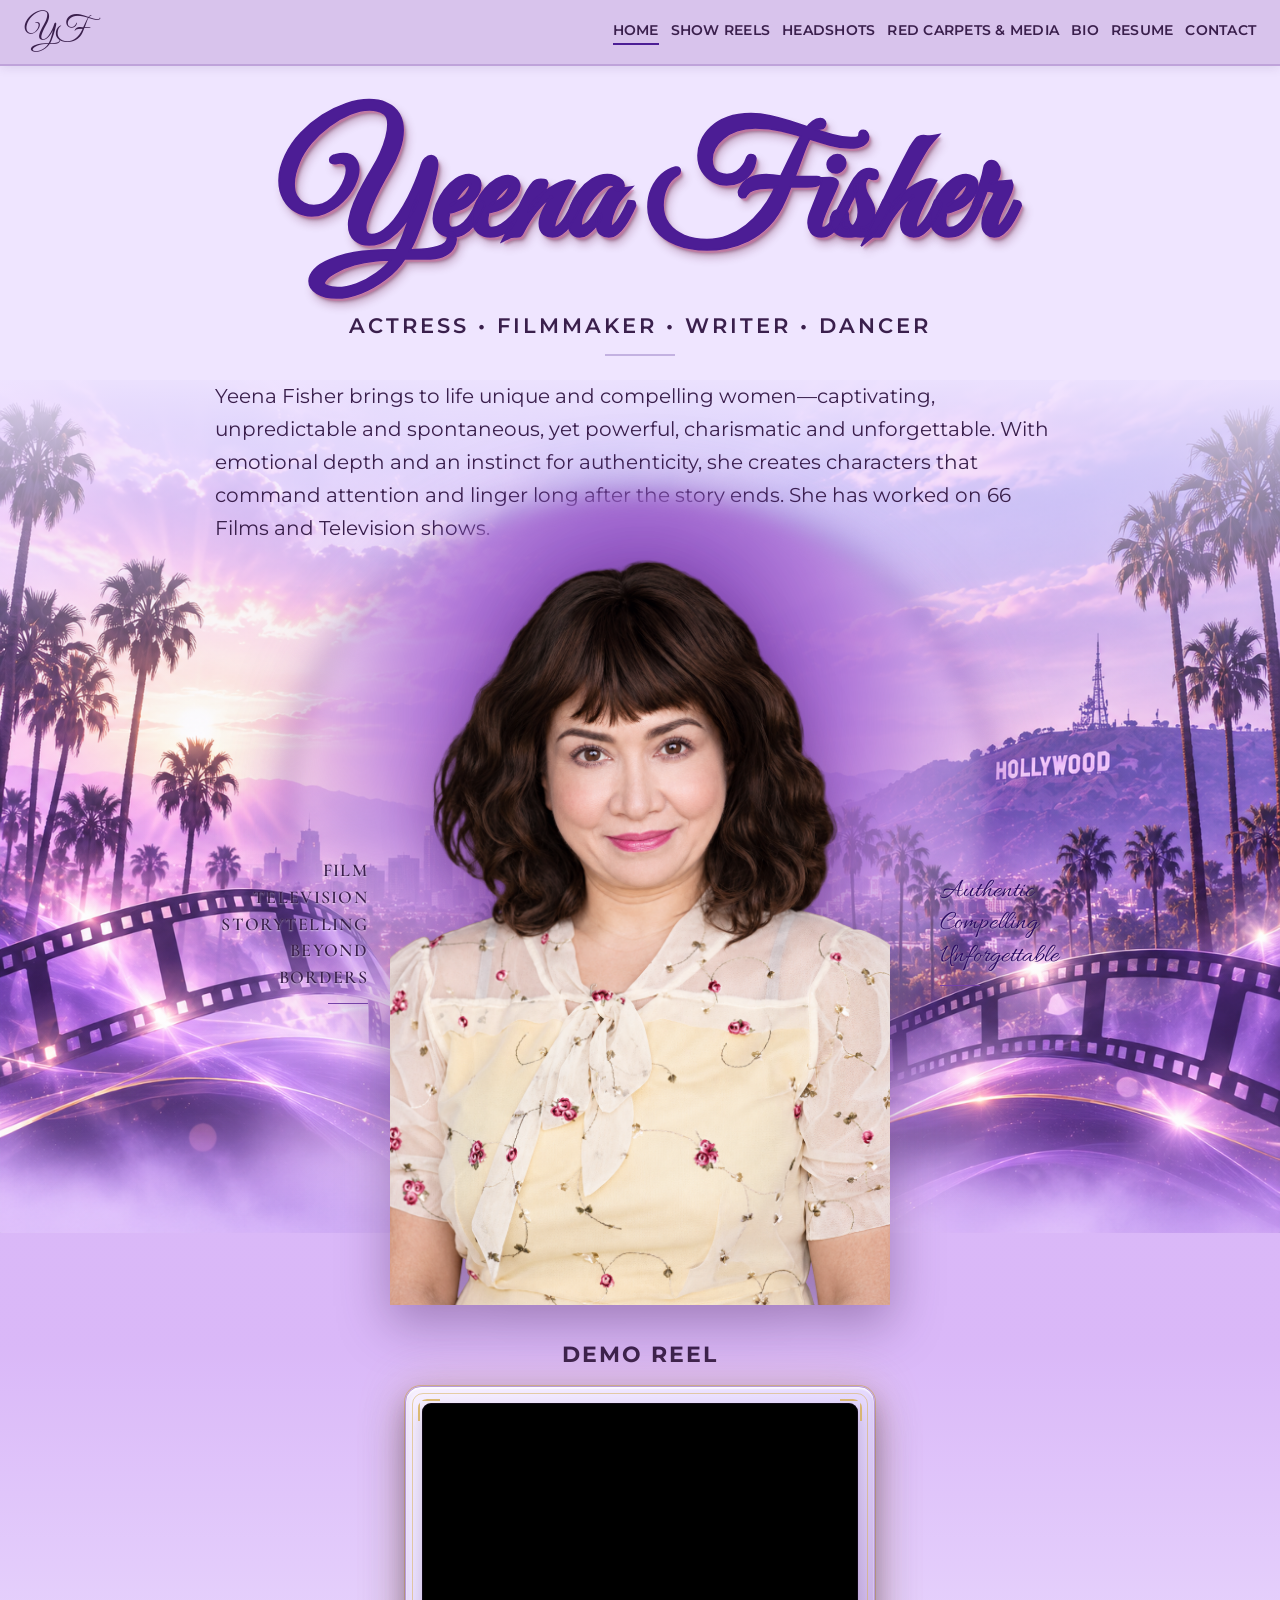
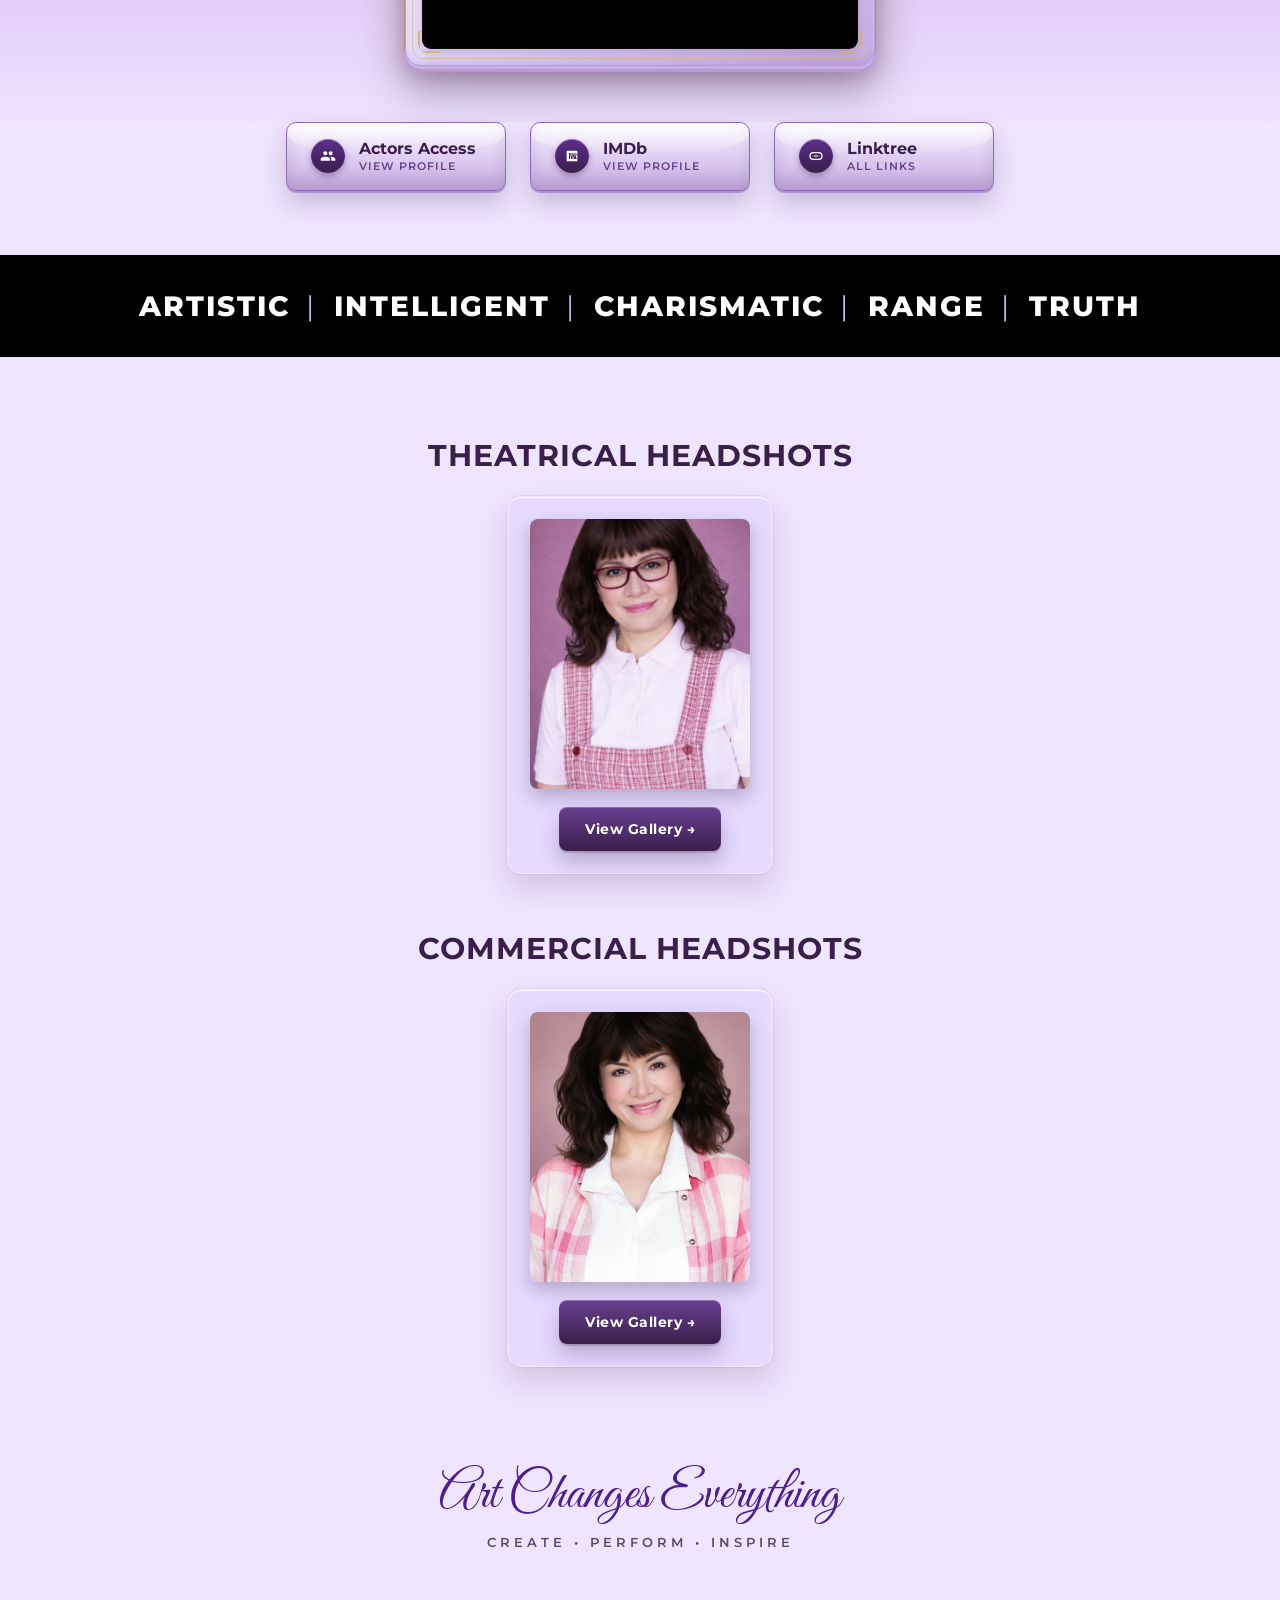
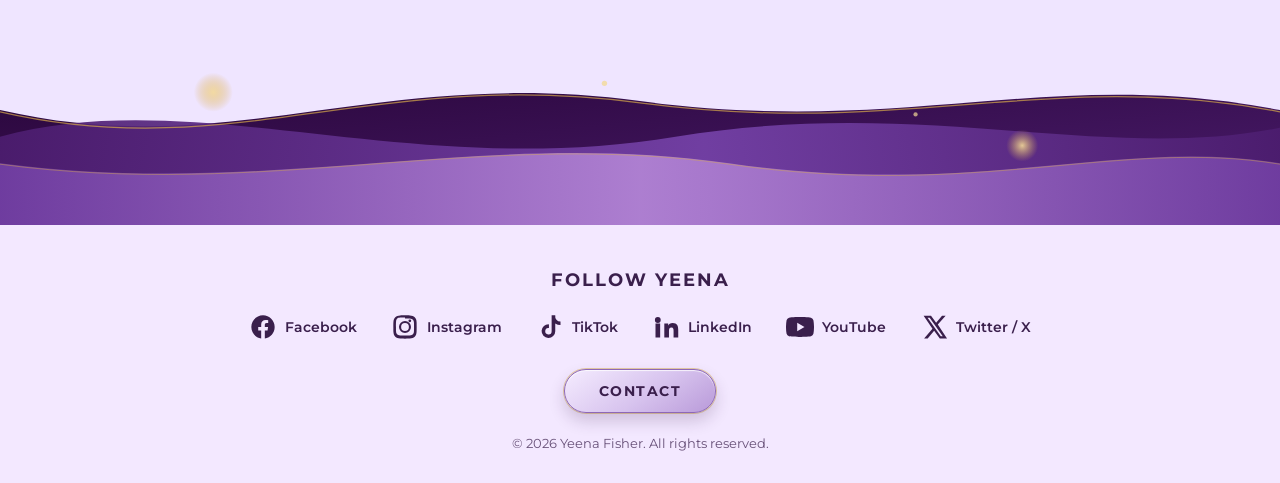
==== index.html @ 2f6b29b2 "Add files via upload" ====
<!DOCTYPE html>
<html lang="en">
<head>
<meta charset="UTF-8">
<meta name="viewport" content="width=device-width, initial-scale=1.0">
<title>Yeena Fisher — Actress, Filmmaker, Writer, Dancer</title>
<meta name="description" content="Official website of Yeena Fisher — actress, filmmaker, writer and dancer.">
<link rel="preconnect" href="https://fonts.googleapis.com">
<link href="https://fonts.googleapis.com/css2?family=Great+Vibes&family=Allura&family=Cormorant+Garamond:wght@500;600&family=Montserrat:wght@400;600;700;800&display=swap" rel="stylesheet">
<link rel="stylesheet" href="style.css?v=9-home-demo">
</head>
<body>

<!-- ==========================================================================
     HEADER / NAVIGATION — single shared header for the whole one-page site.
     Each link uses a hash (e.g. #showreels) so vanilla JS in script.js can
     show/hide the matching <section class="page"> below with no page reload.
     ========================================================================== -->
<header class="site-header">
  <div class="nav-wrap">
    <a href="#home" class="logo-mark" data-page="home" aria-label="Yeena Fisher home">YF</a>

    <nav class="primary-nav" id="primaryNav" aria-label="Primary">
      <ul>
        <li><a href="#home" data-page="home">Home</a></li>
        <li><a href="#showreels" data-page="showreels">Show Reels</a></li>
        <li><a href="#headshots" data-page="headshots">Headshots</a></li>
        <li><a href="#redcarpet" data-page="redcarpet">Red Carpets &amp; Media</a></li>
        <li><a href="#bio" data-page="bio">Bio</a></li>
        <li><a href="#resume" data-page="resume">Resume</a></li>
        <li><a href="#contact" data-page="contact">Contact</a></li>
      </ul>
    </nav>

    <button class="menu-toggle" id="menuToggle" aria-label="Toggle navigation menu" aria-expanded="false" aria-controls="primaryNav">
      Menu <span class="bars">&#9776;</span>
    </button>
  </div>

  <!-- Small cursive tagline, top-right corner of the banner — decorative only,
       positioned absolutely so it cannot affect the nav's own layout. -->
  <p class="header-tagline" aria-hidden="true">Stories<br>Create<br>Change</p>
</header>

<main>

    <!-- ============================== HOME ============================== -->
    <section id="page-home" class="page">
<!-- ==========================================================================
       HERO — NAME, ROLE LINE. Plain page background so the signature
       always stays fully legible.
       ========================================================================== -->
  <section class="hero">
    <div class="container">
      <h1 class="hero-title">Yeena Fisher</h1>
      <p class="role-line">Actress &bull; Filmmaker &bull; Writer &bull; Dancer</p>
      <div class="role-divider" aria-hidden="true"></div>
    </div>
  </section>

<!-- ==========================================================================
     HOME ATMOSPHERE WRAPPER — real photographic Hollywood backdrop
     (HollywoodbackgroundImage.png: hillside HOLLYWOOD sign, palms,
     skyline, sunset sky, filmstrip ribbon) spans from the short bio
     through the Demo Reel, per Yeena's direct instruction. Top/bottom
     edges feather into the plain page background so there's no hard
     seam; a light lavender scrim keeps text legible over the photo.
     ========================================================================== -->
  <div class="home-atmosphere">
    <div class="home-atmosphere-bg" aria-hidden="true"></div>
    <div class="home-atmosphere-scrim" aria-hidden="true"></div>

    <div class="container">
      <p class="hero-bio">
        Yeena Fisher brings to life unique and compelling women&mdash;captivating, unpredictable and
        spontaneous, yet powerful, charismatic and unforgettable. With emotional depth and an
        instinct for authenticity, she creates characters that command attention and linger long
        after the story ends. She has worked on 66 Films and Television shows.
      </p>
    </div>

  <!-- ==========================================================================
       MAIN PORTRAIT — flanking text left/right, soft round/oval lavender
       halo (CSS-only, behind the portrait, never covering hair/face/body).
       ========================================================================== -->
  <section class="portrait-section" aria-label="Portrait">

    <!-- FILM / TELEVISION / STORYTELLING / BEYOND / BORDERS -->
    <div class="hero-flank hero-flank-left">
      FILM<br>TELEVISION<br>STORYTELLING<br>BEYOND<br>BORDERS
      <div class="rule-mini" aria-hidden="true"></div>
    </div>

    <div class="portrait-stage hero-portrait-wrap">
      <div class="portrait-halo" aria-hidden="true"></div>
      <!-- MAIN PORTRAIT: Headshot_main_transparent.png — Yeena's original background-removed
           asset. Do NOT crop, regenerate, retouch, replace or otherwise alter this photo. -->
      <img class="hero-portrait" src="Headshot_main_transparent.png" alt="Yeena Fisher, actress, filmmaker, writer and dancer" width="1024" height="1536">
    </div>

    <!-- Authentic / Compelling / Unforgettable -->
    <div class="hero-flank hero-flank-right">
      Authentic<br>Compelling<br>Unforgettable
      <div class="rule-mini" aria-hidden="true"></div>
    </div>
  </section>

  <!-- ==========================================================================
       DEMO REEL — luxurious layered 3D frame, cover image, click-to-play
       (Home page Demo Reel — separate from the Show Reels tab). Still
       inside the Hollywood-atmosphere wrapper per Yeena's instruction
       that the photo backdrop runs through to the Demo Reel.
       ========================================================================== -->
  <section class="demo-reel-section">
    <h2 class="demo-reel-heading">Demo Reel</h2>
    <div class="demo-reel-wrapper">
      <!-- DEMO REEL: same confirmed video as the "Full Demo Reel" on the Show
           Reels tab (previously pointed at a different video ID that showed
           a YouTube sign-in/restricted wall on click). -->
      <div class="demo-reel-embed" aria-label="Yeena Fisher Demo Reel">
        <iframe
          src="https://www.youtube.com/embed/3SurBvY-0Xc?start=7&rel=0&playsinline=1"
          title="Yeena Fisher Demo Reel"
          loading="lazy"
          allow="accelerometer; autoplay; clipboard-write; encrypted-media; gyroscope; picture-in-picture; web-share"
          referrerpolicy="strict-origin-when-cross-origin"
          allowfullscreen>
        </iframe>
      </div>
    </div>
  </section>
  </div><!-- /.home-atmosphere -->

  <!-- ==========================================================================
       PROFESSIONAL PROFILE BUTTONS
       ========================================================================== -->
  <section class="profile-buttons" aria-label="Professional profiles">

    <a class="profile-btn" href="https://resumes.actorsaccess.com/yeenafisher" target="_blank" rel="noopener noreferrer">
      <span class="icon" aria-hidden="true">
        <svg viewBox="0 0 24 24" fill="currentColor"><path d="M16 11c1.66 0 2.99-1.34 2.99-3S17.66 5 16 5s-3 1.34-3 3 1.34 3 3 3zm-8 0c1.66 0 2.99-1.34 2.99-3S9.66 5 8 5 5 6.34 5 8s1.34 3 3 3zm0 2c-2.33 0-7 1.17-7 3.5V19h14v-2.5c0-2.33-4.67-3.5-7-3.5zm8 0c-.29 0-.62.02-.97.05 1.16.84 1.97 1.97 1.97 3.45V19h6v-2.5c0-2.33-4.67-3.5-7-3.5z"/></svg>
      </span>
      <span class="label">Actors Access<small>VIEW PROFILE</small></span>
    </a>

    <a class="profile-btn" href="https://www.imdb.com/name/nm2391329/?ref_=fn_t_1" target="_blank" rel="noopener noreferrer">
      <span class="icon" aria-hidden="true">
        <svg viewBox="0 0 24 24" fill="currentColor"><path d="M4 4h16v16H4V4zm3.5 12.5h1.7V7.5H7.5v9zm3.4 0h1.6l1-6.3 1 6.3h1.6l1.4-9h-1.5l-.8 6-1-6h-1.4l-1 6-.8-6H9.5l1.4 9zm7.4 0c.9 0 1.5-.2 1.9-.7.4-.5.6-1.2.6-2.1v-1.4c0-1-.2-1.7-.6-2.2-.4-.5-1-.7-1.9-.7h-1.9v7.1h1.9zm-.3-1.2v-4.7h.2c.5 0 .8.1 1 .4.2.3.3.7.3 1.4v1.1c0 .7-.1 1.2-.3 1.4-.2.3-.5.4-1 .4h-.2z"/></svg>
      </span>
      <span class="label">IMDb<small>VIEW PROFILE</small></span>
    </a>

    <a class="profile-btn" href="https://linktr.ee/yeenafisher1" target="_blank" rel="noopener noreferrer">
      <span class="icon" aria-hidden="true">
        <svg viewBox="0 0 24 24" fill="currentColor"><path d="M3.9 12a4.1 4.1 0 014.1-4.1h4V6.1H8a5.9 5.9 0 000 11.8h4v-1.8H8A4.1 4.1 0 013.9 12zM16 6.1h-4v1.8h4a4.1 4.1 0 010 8.2h-4v1.8h4a5.9 5.9 0 000-11.8zM8.5 12.9h7v-1.8h-7v1.8z"/></svg>
      </span>
      <span class="label">Linktree<small>ALL LINKS</small></span>
    </a>
  </section>

  <!-- ==========================================================================
       BLACK PERSONAL BRAND STRIP
       ========================================================================== -->
  <section class="brand-strip" aria-label="Brand attributes">
    <ul>
      <li>Artistic</li>
      <li>Intelligent</li>
      <li>Charismatic</li>
      <li>Range</li>
      <li>Truth</li>
    </ul>
  </section>

  <!-- ==========================================================================
       THEATRICAL HEADSHOTS — homepage preview (small image + View Gallery)
       ========================================================================== -->
  <section class="headshot-preview-section">
    <h2 class="preview-title">Theatrical Headshots</h2>
    <!--
      Preview image: the FINAL homepage spec names this file "theatrical_6.jpg".
      The GitHub repo currently stores it as "theaterical_6.jpg" (note the
      extra "e"). Using the real repo filename below so the image actually
      loads — rename the file in the repo to "theatrical_6.jpg" (and update
      this src) if you'd rather standardize the spelling.
    -->
    <a class="preview-card" href="#headshots/theatrical">
      <img src="theaterical_6.jpg" alt="Yeena Fisher theatrical headshot preview" loading="lazy">
      <span class="gallery-btn">View Gallery &rarr;</span>
    </a>

    <h2 class="preview-title">Commercial Headshots</h2>
    <a class="preview-card" href="#headshots/commercial">
      <img src="commercial_1.jpg" alt="Yeena Fisher commercial headshot preview" loading="lazy">
      <span class="gallery-btn">View Gallery &rarr;</span>
    </a>
  </section>

  <!-- ==========================================================================
       LOWER SIGNATURE
       ========================================================================== -->
  <section class="signature-section">
    <p class="signature-script">Art Changes Everything</p>
    <p class="signature-sub">Create &bull; Perform &bull; Inspire</p>
  </section>
    </section>

    <!-- ============================== SHOW REELS ============================== -->
    <section id="page-showreels" class="page">
<h1 class="page-title">Show Reels</h1>

  <p class="reels-intro">
    A closer look at Yeena Fisher's range across genre and format &mdash; from her full demo reel
    to dramatic, comedic and character-driven scene work.
  </p>

  <section class="reels-grid">

    <!-- REEL 1 — YEENA FISHER — FULL DEMO REEL -->
    <article class="reel-card">
      <div class="reel-video" data-embed="https://www.youtube-nocookie.com/embed/3SurBvY-0Xc?start=7" role="button" tabindex="0" aria-label="Play Yeena Fisher — Full Demo Reel">
        <button class="play-btn" type="button" aria-hidden="true">
          <svg viewBox="0 0 24 24" width="26" height="26" fill="currentColor"><path d="M8 5v14l11-7z"/></svg>
        </button>
      </div>
      <h2 class="reel-title">Yeena Fisher &mdash; Full Demo Reel</h2>
      <p class="reel-desc">Yeena Fisher showcases her versatility and emotional range across dramatic, comedic, procedural and high-concept film and television performances, with performances grounded in truth, control and dynamic emotional shifts.</p>
    </article>

    <!-- REEL 2 — FORGIVENESS — DRAMATIC SCENE -->
    <article class="reel-card">
      <div class="reel-video" data-embed="https://www.youtube-nocookie.com/embed/lSzoHAkGFJE" role="button" tabindex="0" aria-label="Play Forgiveness — Dramatic Scene">
        <button class="play-btn" type="button" aria-hidden="true">
          <svg viewBox="0 0 24 24" width="26" height="26" fill="currentColor"><path d="M8 5v14l11-7z"/></svg>
        </button>
      </div>
      <h2 class="reel-title">Forgiveness &mdash; Dramatic Scene</h2>
      <p class="reel-desc">Yeena Fisher portrays a tough, emotionally guarded woman confronting her father during a tense meeting in jail.</p>
    </article>

    <!-- REEL 3 — SANS SERIF — COMEDY SCENE -->
    <article class="reel-card">
      <div class="reel-video" data-embed="https://www.youtube-nocookie.com/embed/6obPJ1WTkuY" role="button" tabindex="0" aria-label="Play Sans Serif — Comedy Scene">
        <button class="play-btn" type="button" aria-hidden="true">
          <svg viewBox="0 0 24 24" width="26" height="26" fill="currentColor"><path d="M8 5v14l11-7z"/></svg>
        </button>
      </div>
      <h2 class="reel-title">Sans Serif &mdash; Comedy Scene</h2>
      <p class="reel-desc">Yeena Fisher delivers a sharp, hilarious performance as Sara, who tries to convince her co-worker that she is smarter than her boss.</p>
    </article>

    <!-- REEL 4 — STUCK — INVESTIGATION SCENE -->
    <article class="reel-card">
      <div class="reel-video" data-embed="https://www.youtube-nocookie.com/embed/9pG3RrWlerw" role="button" tabindex="0" aria-label="Play Stuck — Investigation Scene">
        <button class="play-btn" type="button" aria-hidden="true">
          <svg viewBox="0 0 24 24" width="26" height="26" fill="currentColor"><path d="M8 5v14l11-7z"/></svg>
        </button>
      </div>
      <h2 class="reel-title">Stuck &mdash; Investigation Scene</h2>
      <p class="reel-desc">Yeena Fisher portrays a determined cop investigating the prime suspect in a brutal murder.</p>
    </article>

    <!-- REEL 5 — SHATTERED WOMAN — DRAMATIC SCENE -->
    <article class="reel-card">
      <div class="reel-video" data-embed="https://www.youtube-nocookie.com/embed/aljCanOsHuA?start=9" role="button" tabindex="0" aria-label="Play Shattered Woman — Dramatic Scene">
        <button class="play-btn" type="button" aria-hidden="true">
          <svg viewBox="0 0 24 24" width="26" height="26" fill="currentColor"><path d="M8 5v14l11-7z"/></svg>
        </button>
      </div>
      <h2 class="reel-title">Shattered Woman &mdash; Dramatic Scene</h2>
      <p class="reel-desc">Yeena Fisher portrays a woman trapped in a marriage defined by betrayal and deception, confronting a devastating emotional truth.</p>
    </article>

    <!-- REEL 6 — THE AMERICAN DREAM — COLLETTE JONES -->
    <article class="reel-card">
      <div class="reel-video" data-embed="https://www.youtube-nocookie.com/embed/-ILpfj09e6g" role="button" tabindex="0" aria-label="Play The American Dream — Collette Jones">
        <button class="play-btn" type="button" aria-hidden="true">
          <svg viewBox="0 0 24 24" width="26" height="26" fill="currentColor"><path d="M8 5v14l11-7z"/></svg>
        </button>
      </div>
      <h2 class="reel-title">The American Dream &mdash; Collette Jones</h2>
      <p class="reel-desc">Yeena Fisher portrays Collette Jones in The American Dream.</p>
    </article>

    <!-- REEL 7 — THE GUEST HOUSE OF THE DEAD — CARMILLA (centered on its own row) -->
    <article class="reel-card center-last">
      <div class="reel-video" data-embed="https://www.youtube-nocookie.com/embed/UjAHEnQuayA" role="button" tabindex="0" aria-label="Play The Guest House of the Dead — Carmilla">
        <button class="play-btn" type="button" aria-hidden="true">
          <svg viewBox="0 0 24 24" width="26" height="26" fill="currentColor"><path d="M8 5v14l11-7z"/></svg>
        </button>
      </div>
      <h2 class="reel-title">The Guest House of the Dead &mdash; Carmilla</h2>
      <p class="reel-desc">Yeena Fisher portrays Carmilla, a vampire character, in The Guest House of the Dead.</p>
    </article>

  </section>
    </section>

    <!-- ============================== HEADSHOTS ============================== -->
    <section id="page-headshots" class="page">
<h1 class="page-title">Headshots</h1>

  <!-- ==========================================================================
       THEATRICAL HEADSHOTS — theaterical_1.jpg through theaterical_12.jpg
       (repo filenames; see note in index.html re: spelling)
       ========================================================================== -->
  <h2 class="section-heading" id="theatrical">Theatrical Headshots</h2>

  <div class="container">
    <div class="photo-gallery-frame">
      <div class="photo-grid">
        <button type="button" aria-label="Open theatrical headshot 1"><img src="theaterical_1.jpg" alt="Yeena Fisher theatrical headshot 1" loading="lazy"></button>
        <button type="button" aria-label="Open theatrical headshot 2"><img src="theaterical_2.jpg" alt="Yeena Fisher theatrical headshot 2" loading="lazy"></button>
        <button type="button" aria-label="Open theatrical headshot 3"><img src="theaterical_3.jpg" alt="Yeena Fisher theatrical headshot 3" loading="lazy"></button>
        <button type="button" aria-label="Open theatrical headshot 4"><img src="theaterical_4.jpg" alt="Yeena Fisher theatrical headshot 4" loading="lazy"></button>
        <button type="button" aria-label="Open theatrical headshot 5"><img src="theaterical_5.jpg" alt="Yeena Fisher theatrical headshot 5" loading="lazy"></button>
        <button type="button" aria-label="Open theatrical headshot 6"><img src="theaterical_6.jpg" alt="Yeena Fisher theatrical headshot 6" loading="lazy"></button>
        <button type="button" aria-label="Open theatrical headshot 7"><img src="theaterical_7.jpg" alt="Yeena Fisher theatrical headshot 7" loading="lazy"></button>
        <button type="button" aria-label="Open theatrical headshot 8"><img src="theaterical_8.jpg" alt="Yeena Fisher theatrical headshot 8" loading="lazy"></button>
        <button type="button" aria-label="Open theatrical headshot 9"><img src="theaterical_9.jpg" alt="Yeena Fisher theatrical headshot 9" loading="lazy"></button>
        <button type="button" aria-label="Open theatrical headshot 10"><img src="theaterical_10.jpg" alt="Yeena Fisher theatrical headshot 10" loading="lazy"></button>
        <button type="button" aria-label="Open theatrical headshot 11"><img src="theaterical_11.jpg" alt="Yeena Fisher theatrical headshot 11" loading="lazy"></button>
        <button type="button" aria-label="Open theatrical headshot 12"><img src="theaterical_12.jpg" alt="Yeena Fisher theatrical headshot 12" loading="lazy"></button>
      </div>
    </div>
  </div>

  <!-- ==========================================================================
       COMMERCIAL HEADSHOTS — commercial_1.jpg through commercial_4.jpg
       ========================================================================== -->
  <h2 class="section-heading" id="commercial">Commercial Headshots</h2>

  <div class="container">
    <div class="photo-gallery-frame">
      <div class="photo-grid cols-4">
        <button type="button" aria-label="Open commercial headshot 1"><img src="commercial_1.jpg" alt="Yeena Fisher commercial headshot 1" loading="lazy"></button>
        <button type="button" aria-label="Open commercial headshot 2"><img src="commercial_2.jpg" alt="Yeena Fisher commercial headshot 2" loading="lazy"></button>
        <button type="button" aria-label="Open commercial headshot 3"><img src="commercial_3.jpg" alt="Yeena Fisher commercial headshot 3" loading="lazy"></button>
        <button type="button" aria-label="Open commercial headshot 4"><img src="commercial_4.jpg" alt="Yeena Fisher commercial headshot 4" loading="lazy"></button>
      </div>
    </div>
  </div>

  <div style="height:70px"></div>
    </section>

    <!-- ============================== RED CARPETS & MEDIA ============================== -->
    <section id="page-redcarpet" class="page">
<h1 class="page-title">Red Carpets &amp; Media</h1>

  <!-- ==========================================================================
       RED CARPET GALLERY — Redcarpet_1.jpg through Redcarpet_12.jpg,
       6 columns x 2 rows on desktop, inside one 3D lavender frame.
       ========================================================================== -->
  <h2 class="section-heading">Red Carpet Gallery</h2>

  <div class="container">
    <div class="photo-gallery-frame">
      <div class="photo-grid">
        <button type="button" aria-label="Open red carpet photo 1"><img src="Redcarpet_1.jpg" alt="Yeena Fisher on the red carpet, photo 1" loading="lazy"></button>
        <button type="button" aria-label="Open red carpet photo 2"><img src="Redcarpet_2.jpg" alt="Yeena Fisher on the red carpet, photo 2" loading="lazy"></button>
        <button type="button" aria-label="Open red carpet photo 3"><img src="Redcarpet_3.jpg" alt="Yeena Fisher on the red carpet, photo 3" loading="lazy"></button>
        <button type="button" aria-label="Open red carpet photo 4"><img src="Redcarpet_4.jpg" alt="Yeena Fisher on the red carpet, photo 4" loading="lazy"></button>
        <button type="button" aria-label="Open red carpet photo 5"><img src="Redcarpet_5.jpg" alt="Yeena Fisher on the red carpet, photo 5" loading="lazy"></button>
        <button type="button" aria-label="Open red carpet photo 6"><img src="Redcarpet_6.jpg" alt="Yeena Fisher on the red carpet, photo 6" loading="lazy"></button>
        <button type="button" aria-label="Open red carpet photo 7"><img src="Redcarpet_7.jpg" alt="Yeena Fisher on the red carpet, photo 7" loading="lazy"></button>
        <button type="button" aria-label="Open red carpet photo 8"><img src="Redcarpet_8.jpg" alt="Yeena Fisher on the red carpet, photo 8" loading="lazy"></button>
        <button type="button" aria-label="Open red carpet photo 9"><img src="Redcarpet_9.jpg" alt="Yeena Fisher on the red carpet, photo 9" loading="lazy"></button>
        <button type="button" aria-label="Open red carpet photo 10"><img src="Redcarpet_10.jpg" alt="Yeena Fisher on the red carpet, photo 10" loading="lazy"></button>
        <button type="button" aria-label="Open red carpet photo 11"><img src="Redcarpet_11.jpg" alt="Yeena Fisher on the red carpet, photo 11" loading="lazy"></button>
        <button type="button" aria-label="Open red carpet photo 12"><img src="Redcarpet_12.jpg" alt="Yeena Fisher on the red carpet, photo 12" loading="lazy"></button>
      </div>
    </div>
  </div>

  <!-- ==========================================================================
       MEDIA & INTERVIEWS — six YouTube interviews, 3 columns x 2 rows
       ========================================================================== -->
  <h2 class="section-heading">Media &amp; Interviews</h2>

  <div class="media-grid">

    <article class="media-card">
      <div class="reel-video" data-embed="https://www.youtube-nocookie.com/embed/bUemqbdjrNY?si=zA3ZINZV-qZHgbg5" role="button" tabindex="0" aria-label="Play MTV Awards Lounge — Red Carpet Interview">
        <button class="play-btn" type="button" aria-hidden="true">
          <svg viewBox="0 0 24 24" width="22" height="22" fill="currentColor"><path d="M8 5v14l11-7z"/></svg>
        </button>
      </div>
      <p class="media-title">MTV Awards Lounge &mdash; Red Carpet Interview</p>
    </article>

    <article class="media-card">
      <div class="reel-video" data-embed="https://www.youtube-nocookie.com/embed/4V_UpwWPtkc?si=elBF3KVKLYW8BKns" role="button" tabindex="0" aria-label="Play Interview with Nikk-D &amp; OJ TV">
        <button class="play-btn" type="button" aria-hidden="true">
          <svg viewBox="0 0 24 24" width="22" height="22" fill="currentColor"><path d="M8 5v14l11-7z"/></svg>
        </button>
      </div>
      <p class="media-title">Interview with Nikk-D &amp; OJ TV</p>
    </article>

    <article class="media-card">
      <div class="reel-video" data-embed="https://www.youtube-nocookie.com/embed/4PeBcBxm0qY?si=7iZN-JvbrwyCi64Q" role="button" tabindex="0" aria-label="Play SAG Awards After-Party — Interview">
        <button class="play-btn" type="button" aria-hidden="true">
          <svg viewBox="0 0 24 24" width="22" height="22" fill="currentColor"><path d="M8 5v14l11-7z"/></svg>
        </button>
      </div>
      <p class="media-title">SAG Awards After-Party &mdash; Interview</p>
    </article>

    <article class="media-card">
      <div class="reel-video" data-embed="https://www.youtube-nocookie.com/embed/PkCYYDiU120?si=DKGaWr_fwp7wGL9n" role="button" tabindex="0" aria-label="Play Hybristopilla Film Premiere — Duke &amp; Duchess TV News">
        <button class="play-btn" type="button" aria-hidden="true">
          <svg viewBox="0 0 24 24" width="22" height="22" fill="currentColor"><path d="M8 5v14l11-7z"/></svg>
        </button>
      </div>
      <p class="media-title">Hybristopilla Film Premiere &mdash; Duke &amp; Duchess TV News</p>
    </article>

    <article class="media-card">
      <div class="reel-video" data-embed="https://www.youtube-nocookie.com/embed/Nwa4kTdDSq0?si=L9zEA7uBnI0v-H9C" role="button" tabindex="0" aria-label="Play Aspire TV — Interview">
        <button class="play-btn" type="button" aria-hidden="true">
          <svg viewBox="0 0 24 24" width="22" height="22" fill="currentColor"><path d="M8 5v14l11-7z"/></svg>
        </button>
      </div>
      <p class="media-title">Aspire TV &mdash; Interview</p>
    </article>

    <article class="media-card">
      <div class="reel-video" data-embed="https://www.youtube-nocookie.com/embed/EcQ9RmXDDto?si=TmI_-Oy0XQDYd4vL" role="button" tabindex="0" aria-label="Play LA Femme Film Festival — Interview by Mayo PR">
        <button class="play-btn" type="button" aria-hidden="true">
          <svg viewBox="0 0 24 24" width="22" height="22" fill="currentColor"><path d="M8 5v14l11-7z"/></svg>
        </button>
      </div>
      <p class="media-title">LA Femme Film Festival &mdash; Interview by Mayo PR</p>
    </article>

  </div>

  <div style="height:70px"></div>
    </section>

    <!-- ============================== BIO ============================== -->
    <section id="page-bio" class="page">
<h1 class="page-title">Biography</h1>

  <div class="pdf-actions">
    <!-- Bio.pdf: keep this exact filename/capitalization (GitHub Pages is case-sensitive) -->
    <button type="button" class="pdf-action" data-pdf="Bio.pdf" data-pdf-title="Yeena Fisher Biography PDF">View Full Screen</button>
    <a class="pdf-action" href="Bio.pdf" download>Download Bio</a>
  </div>

  <div class="pdf-back-row">
    <a class="pdf-back-link" href="#home" data-page="home">&larr; Back to Home</a>
  </div>

  <div class="pdf-frame">
    <iframe src="Bio.pdf" title="Yeena Fisher Biography PDF"></iframe>
  </div>

  <p class="pdf-fallback">If the document does not display correctly, use View Full Screen to open the PDF.</p>

  <div class="pdf-back-row">
    <a class="pdf-back-link" href="#home" data-page="home">&larr; Back to Home</a>
  </div>
    </section>

    <!-- ============================== RESUME ============================== -->
    <section id="page-resume" class="page">
<h1 class="page-title">Resume</h1>

  <div class="pdf-actions">
    <!-- Fisher_resume.pdf: keep this exact filename/capitalization (GitHub Pages is case-sensitive) -->
    <button type="button" class="pdf-action" data-pdf="Fisher_resume.pdf" data-pdf-title="Yeena Fisher Resume PDF">View Full Screen</button>
    <a class="pdf-action" href="Fisher_resume.pdf" download>Download Resume</a>
  </div>

  <div class="pdf-back-row">
    <a class="pdf-back-link" href="#home" data-page="home">&larr; Back to Home</a>
  </div>

  <div class="pdf-frame">
    <iframe src="Fisher_resume.pdf" title="Yeena Fisher Resume PDF"></iframe>
  </div>

  <p class="pdf-fallback">If the document does not display correctly, use View Full Screen to open the PDF.</p>

  <div class="pdf-back-row">
    <a class="pdf-back-link" href="#home" data-page="home">&larr; Back to Home</a>
  </div>
    </section>

    <!-- ============================== CONTACT ============================== -->
    <section id="page-contact" class="page">
<h1 class="page-title">Contact</h1>

  <section class="contact-section">
    <!--
      FORM SUBMISSION: this posts to Formspree so messages reach
      yeena.fisher@yeenafisher.com without ever putting credentials in this
      file. Replace FORMSPREE_ENDPOINT below with the real endpoint from
      https://formspree.io (e.g. https://formspree.io/f/xxxxxxxx) once the
      form is created and configured to deliver to that address.
    -->
    <form class="contact-box" id="contactForm" action="https://formspree.io/f/maeydqrg" method="POST">

      <div class="name-row">
        <div class="form-field">
          <label for="firstName">First Name</label>
          <input type="text" id="firstName" name="firstName" required autocomplete="given-name">
        </div>
        <div class="form-field">
          <label for="lastName">Last Name</label>
          <input type="text" id="lastName" name="lastName" required autocomplete="family-name">
        </div>
      </div>

      <div class="form-field">
        <label for="email">Email Address *</label>
        <input type="email" id="email" name="email" required autocomplete="email">
      </div>

      <div class="form-field">
        <label for="message">Message</label>
        <textarea id="message" name="message" required></textarea>
      </div>

      <!-- Honeypot anti-spam field — left blank by real visitors, hidden from view -->
      <div class="honeypot-field" aria-hidden="true">
        <label for="_gotcha">Leave this field blank</label>
        <input type="text" id="_gotcha" name="_gotcha" tabindex="-1" autocomplete="off">
      </div>

      <div class="submit-row">
        <button type="submit" class="submit-button">Submit</button>
        <p class="form-status" id="formStatus" role="status" aria-live="polite"></p>
      </div>

    </form>
  </section>
    </section>

</main>

<!-- Single shared lightbox — reused by both the Headshots and Red Carpets & Media photo grids -->
<div class="lightbox" id="lightbox" aria-hidden="true">
  <button class="lightbox-close" type="button" aria-label="Close">&times;</button>
  <button class="lightbox-prev" type="button" aria-label="Previous photo">&#10094;</button>
  <img src="" alt="">
  <button class="lightbox-next" type="button" aria-label="Next photo">&#10095;</button>
</div>

<!-- Shared full-screen PDF viewer — used by "View Full Screen" on both the
     Bio and Resume pages. Opens in-page (no new browser tab) with an
     explicit close (X) button so a visitor always has a clear way back. -->
<div class="pdf-lightbox" id="pdfLightbox" aria-hidden="true">
  <button class="pdf-lightbox-close" type="button" aria-label="Close and return">&times;</button>
  <iframe id="pdfLightboxFrame" src="" title="PDF preview"></iframe>
</div>

<!-- ==========================================================================
     BRAND WAVE MOTIF — flowing lavender/plum satin ribbon with thin gold
     accents, per the approved reference. Sits above the shared footer, so
     it appears at the bottom of every page/tab on this one-page site.
     ========================================================================== -->
<div class="brand-wave-motif" aria-hidden="true">
  <svg viewBox="0 0 1440 220" preserveAspectRatio="none" xmlns="http://www.w3.org/2000/svg">
    <defs>
      <linearGradient id="waveDeep" x1="0" y1="0" x2="1" y2="1">
        <stop offset="0%" stop-color="#2B073D"/>
        <stop offset="100%" stop-color="#4C1D6F"/>
      </linearGradient>
      <linearGradient id="waveMid" x1="0" y1="0" x2="1" y2="0">
        <stop offset="0%" stop-color="#4C1D6F"/>
        <stop offset="55%" stop-color="#7542A8"/>
        <stop offset="100%" stop-color="#4C1D6F"/>
      </linearGradient>
      <linearGradient id="waveLight" x1="0" y1="0" x2="1" y2="0">
        <stop offset="0%" stop-color="#7542A8"/>
        <stop offset="50%" stop-color="#B88AD9"/>
        <stop offset="100%" stop-color="#7542A8"/>
      </linearGradient>
      <radialGradient id="goldFlare" cx="50%" cy="50%" r="50%">
        <stop offset="0%" stop-color="#F3D999" stop-opacity="0.9"/>
        <stop offset="100%" stop-color="#D6A84B" stop-opacity="0"/>
      </radialGradient>
    </defs>

    <path d="M0,90 C260,150 420,40 720,80 C1020,120 1180,40 1440,90 L1440,220 L0,220 Z" fill="url(#waveDeep)"/>
    <path d="M0,120 C220,60 460,170 760,120 C1040,74 1240,150 1440,110 L1440,220 L0,220 Z" fill="url(#waveMid)" opacity="0.92"/>
    <path d="M0,150 C300,190 540,110 820,150 C1100,190 1260,120 1440,150 L1440,220 L0,220 Z" fill="url(#waveLight)" opacity="0.85"/>

    <path d="M0,92 C260,152 420,42 720,82 C1020,122 1180,42 1440,92" fill="none" stroke="#D6A84B" stroke-width="1.4" opacity="0.7"/>
    <path d="M0,151 C300,191 540,111 820,151 C1100,191 1260,121 1440,151" fill="none" stroke="#D6A84B" stroke-width="1" opacity="0.5"/>

    <circle cx="240" cy="70" r="22" fill="url(#goldFlare)"/>
    <circle cx="1150" cy="130" r="18" fill="url(#goldFlare)"/>
    <circle cx="680" cy="60" r="3" fill="#F3D999" opacity="0.8"/>
    <circle cx="1030" cy="95" r="2.4" fill="#F3D999" opacity="0.7"/>
  </svg>
</div>

<!-- ==========================================================================
     FOOTER — single shared footer for the whole one-page site
     ========================================================================== -->
<footer class="site-footer">
  <div class="container">

    <h2 class="follow-heading">Follow Yeena</h2>

    <nav class="social-row" aria-label="Yeena Fisher on social media">

      <a class="social-link" href="https://www.facebook.com/yeena.fisher" target="_blank" rel="noopener noreferrer" aria-label="Yeena Fisher on Facebook">
        <svg viewBox="0 0 24 24" width="28" height="28" fill="currentColor" aria-hidden="true"><path d="M22 12.06C22 6.51 17.52 2 12 2S2 6.51 2 12.06C2 17.06 5.66 21.2 10.44 21.95V14.9H7.9v-2.84h2.54v-2.17c0-2.5 1.49-3.89 3.77-3.89 1.09 0 2.24.2 2.24.2v2.46h-1.26c-1.24 0-1.63.77-1.63 1.56v1.84h2.78l-.44 2.84h-2.34v7.05C18.34 21.2 22 17.06 22 12.06z"/></svg>
        <span>Facebook</span>
      </a>

      <a class="social-link" href="https://www.instagram.com/yeenafisher1" target="_blank" rel="noopener noreferrer" aria-label="Yeena Fisher on Instagram">
        <svg viewBox="0 0 24 24" width="28" height="28" fill="currentColor" aria-hidden="true"><path d="M12 2c2.72 0 3.06.01 4.12.06 1.06.05 1.79.22 2.43.47.66.26 1.22.6 1.77 1.15.55.55.9 1.11 1.15 1.77.25.64.42 1.37.47 2.43.05 1.06.06 1.4.06 4.12s-.01 3.06-.06 4.12c-.05 1.06-.22 1.79-.47 2.43a4.9 4.9 0 01-1.15 1.77 4.9 4.9 0 01-1.77 1.15c-.64.25-1.37.42-2.43.47-1.06.05-1.4.06-4.12.06s-3.06-.01-4.12-.06c-1.06-.05-1.79-.22-2.43-.47a4.9 4.9 0 01-1.77-1.15 4.9 4.9 0 01-1.15-1.77c-.25-.64-.42-1.37-.47-2.43C2.01 15.06 2 14.72 2 12s.01-3.06.06-4.12c.05-1.06.22-1.79.47-2.43.26-.66.6-1.22 1.15-1.77A4.9 4.9 0 015.45 2.53c.64-.25 1.37-.42 2.43-.47C8.94 2.01 9.28 2 12 2zm0 1.8c-2.67 0-2.99.01-4.04.06-.87.04-1.34.18-1.65.3-.42.16-.71.36-1.02.67-.31.31-.51.6-.67 1.02-.12.31-.26.78-.3 1.65C4.27 8.5 4.26 8.82 4.26 12s.01 2.5.06 3.55c.04.87.18 1.34.3 1.65.16.42.36.71.67 1.02.31.31.6.51 1.02.67.31.12.78.26 1.65.3 1.05.05 1.37.06 4.04.06s2.99-.01 4.04-.06c.87-.04 1.34-.18 1.65-.3.42-.16.71-.36 1.02-.67.31-.31.51-.6.67-1.02.12-.31.26-.78.3-1.65.05-1.05.06-1.37.06-3.55s-.01-2.5-.06-3.55c-.04-.87-.18-1.34-.3-1.65-.16-.42-.36-.71-.67-1.02a2.7 2.7 0 00-1.02-.67c-.31-.12-.78-.26-1.65-.3-1.05-.05-1.37-.06-4.04-.06zm0 3.06a5.14 5.14 0 110 10.28 5.14 5.14 0 010-10.28zm0 1.8a3.34 3.34 0 100 6.68 3.34 3.34 0 000-6.68zm5.34-1.98a1.2 1.2 0 11-2.4 0 1.2 1.2 0 012.4 0z"/></svg>
        <span>Instagram</span>
      </a>

      <a class="social-link" href="https://www.tiktok.com/@yeenafisher" target="_blank" rel="noopener noreferrer" aria-label="Yeena Fisher on TikTok">
        <svg viewBox="0 0 24 24" width="28" height="28" fill="currentColor" aria-hidden="true"><path d="M16.5 2h-3.1v13.6a2.75 2.75 0 11-2.3-2.71v-3.14a5.85 5.85 0 105.4 5.83V8.9a7.6 7.6 0 004.5 1.46V7.26A4.5 4.5 0 0116.5 2z"/></svg>
        <span>TikTok</span>
      </a>

      <a class="social-link" href="https://linkedin.com/in/yeenafisher" target="_blank" rel="noopener noreferrer" aria-label="Yeena Fisher on LinkedIn">
        <svg viewBox="0 0 24 24" width="28" height="28" fill="currentColor" aria-hidden="true"><path d="M4.98 3.5a2.5 2.5 0 11-.02 5 2.5 2.5 0 01.02-5zM3 9h4v12H3V9zm7 0h3.84v1.64h.05c.53-1 1.84-2.06 3.79-2.06 4.06 0 4.81 2.67 4.81 6.14V21h-4v-5.5c0-1.31-.02-3-1.83-3-1.83 0-2.11 1.43-2.11 2.9V21h-4V9z"/></svg>
        <span>LinkedIn</span>
      </a>

      <a class="social-link" href="https://www.youtube.com/user/surname999" target="_blank" rel="noopener noreferrer" aria-label="Yeena Fisher on YouTube">
        <svg viewBox="0 0 24 24" width="28" height="28" fill="currentColor" aria-hidden="true"><path d="M23.5 6.19a3.02 3.02 0 00-2.12-2.14C19.51 3.5 12 3.5 12 3.5s-7.51 0-9.38.55A3.02 3.02 0 00.5 6.19 31.6 31.6 0 000 12a31.6 31.6 0 00.5 5.81 3.02 3.02 0 002.12 2.14c1.87.55 9.38.55 9.38.55s7.51 0 9.38-.55a3.02 3.02 0 002.12-2.14A31.6 31.6 0 0024 12a31.6 31.6 0 00-.5-5.81zM9.6 15.6V8.4l6.24 3.6-6.24 3.6z"/></svg>
        <span>YouTube</span>
      </a>

      <a class="social-link" href="https://x.com/yeenafisher" target="_blank" rel="noopener noreferrer" aria-label="Yeena Fisher on Twitter / X">
        <svg viewBox="0 0 24 24" width="28" height="28" fill="currentColor" aria-hidden="true"><path d="M18.9 2.25h3.07l-6.71 7.67 7.9 11.83h-6.19l-4.85-6.6-5.55 6.6H3.5l7.18-8.2L3.1 2.25h6.35l4.38 6.03zM17.8 19.9h1.7L8.28 4.02H6.46z"/></svg>
        <span>Twitter / X</span>
      </a>

    </nav>

    <a class="social-contact-btn" href="#contact" data-page="contact">Contact</a>

    <p class="footer-copy">&copy; <span id="year"></span> Yeena Fisher. All rights reserved.</p>
  </div>
</footer>

<script src="script.js?v=5"></script>
</body>
</html>
---- style.css ----
/* ==========================================================================
   YEENA FISHER — Portfolio Website
   style.css — VERSION 5 — shared across every page
   Reflects: Homepage Revision FINAL COMPLETE, Show Reels FINAL,
   Red Carpets & Media FINAL, Bio & Resume, Contact Page instructions.
   ========================================================================== */

:root{
  --main-background: #EFE5FF;

  /* header — per HOME Page FINAL doc §2, the authoritative/latest spec:
     "UPDATED FINAL top-banner color: #D8C3EC" (supersedes the earlier
     Homepage Revision doc's darker #E4D3F4 suggestion) */
  --header-background: #D8C3EC;
  --header-border: #BFA3DA;

  --deep-plum: #3A1F4C;
  --title-purple: #4C1D95;

  --soft-lavender: #CBC3E3;
  --medium-lavender: #C3B1E1;
  --gallery-lavender: #E6DAFF;
  --gallery-border: #F3E8FF;

  --wine-shadow: rgba(90,14,50,0.40);

  --black: #000000;
  --white: #FFFFFF;

  /* button system */
  --btn-border: #8E68B8;
  --btn-grad-top: #F5ECFF;
  --btn-grad-mid: #D7C3EE;
  --btn-grad-bottom: #B99AD9;

  /* gallery / card button */
  --gallery-btn-top: #684090;
  --gallery-btn-bottom: #3A1F4C;
}

*{margin:0;padding:0;box-sizing:border-box;}

html{scroll-behavior:smooth;}

body{
  font-family:'Montserrat', sans-serif;
  background:var(--main-background);
  color:#7B4BC4;
  overflow-x:hidden;
}

a{color:inherit;text-decoration:none;}
ul{list-style:none;}
img{max-width:100%;display:block;}
button{font-family:inherit;cursor:pointer;}

@media (prefers-reduced-motion: reduce){
  *{animation-duration:.01ms !important;animation-iteration-count:1 !important;transition-duration:.01ms !important;scroll-behavior:auto !important;}
}

a:focus-visible,
button:focus-visible{
  outline:2px solid var(--title-purple);
  outline-offset:3px;
  border-radius:2px;
}

.container{
  max-width:1280px;
  margin:0 auto;
  padding:0 48px;
}

/* ==========================================================================
   SINGLE-PAGE ROUTING — one index.html, seven tabs. Only the active
   section is shown; script.js toggles this class based on the URL hash.
   ========================================================================== */
.page{display:none;}
.page.active{display:block;}

.page-title{
  font-family:'Montserrat', sans-serif;
  font-size:48px;
  font-weight:700;
  letter-spacing:3px;
  color:var(--deep-plum);
  text-transform:uppercase;
  text-align:center;
  padding-top:64px;
  margin-bottom:28px;
}

@media (max-width:700px){
  .page-title{font-size:32px;letter-spacing:2px;padding-top:44px;}
}

/* ==========================================================================
   HEADER / NAVIGATION
   Desktop: full horizontal row inside the banner (never a hamburger).
   Mobile: cursive YF left, "MENU ☰" right, vertical dropdown directly
   beneath the banner (never a side drawer).
   ========================================================================== */

.site-header{
  position:sticky;
  top:0;
  z-index:200;
  background:var(--header-background);
  border-bottom:2px solid var(--header-border);
  box-shadow:0 2px 10px rgba(58,31,76,0.10);
}

/* Decorative cursive tagline, top-right of the banner. Absolutely positioned
   so it sits outside the .nav-wrap flex row entirely and can never affect
   the nav's own layout or wrapping. Desktop only — hidden below 1300px so
   it never collides with the scaled-down laptop nav or the mobile menu. */
.header-tagline{
  position:absolute;
  top:6px;
  right:24px;
  z-index:1;
  font-family:'Allura', cursive;
  font-size:15px;
  line-height:1.2;
  color:#5B2E86;
  text-align:center;
  pointer-events:none;
}

@media (max-width:1300px){
  .header-tagline{display:none;}
}

.nav-wrap{
  display:flex;
  align-items:center;
  justify-content:space-between;
  gap:24px;
  max-width:1280px;
  margin:0 auto;
  padding:16px 48px;
}

.logo-mark{
  font-family:'Great Vibes', cursive;
  font-size:40px;
  color:var(--deep-plum);
  flex-shrink:0;
  line-height:1;
}

.primary-nav ul{
  display:flex;
  align-items:center;
  gap:18px;
  flex-wrap:nowrap;
}

.primary-nav a{
  position:relative;
  display:inline-block;
  white-space:nowrap;
  font-family:'Montserrat', sans-serif;
  font-size:20px;
  font-weight:600;
  letter-spacing:1px;
  color:var(--deep-plum);
  text-transform:uppercase;
  padding-bottom:6px;
  transition:color .2s ease;
}

.primary-nav a::after{
  content:"";
  position:absolute;
  left:0;
  bottom:0;
  height:2px;
  width:100%;
  background:#4C1D95;
  transform:scaleX(0);
  transform-origin:left;
  transition:transform .25s ease;
}

.primary-nav a:hover,
.primary-nav a:focus-visible{color:#4C1D95;}
.primary-nav a:hover::after,
.primary-nav a:focus-visible::after{transform:scaleX(1);}

.primary-nav a.active::after{
  transform:scaleX(1);
  background:var(--title-purple);
}

@media (min-width:1400px){
  .primary-nav a{font-size:20px;}
}

/* Common laptop widths (13"-15" screens, scaled Windows displays, unmaximized
   browser windows) sit right between the mobile breakpoint and full desktop.
   Scale the nav down so it still fits on ONE horizontal line instead of
   wrapping to a second row. Lower bound matches the mobile breakpoint below
   (769px) so the full inline menu never collapses to the hamburger on any
   desktop/laptop-width window — only genuinely small/mobile screens
   (≤768px, per spec) get the MENU ☰ toggle. */
@media (min-width:769px) and (max-width:1300px){
  .nav-wrap{padding:16px 24px;gap:14px;}
  .logo-mark{font-size:32px;}
  .primary-nav ul{gap:12px;}
  .primary-nav a{font-size:14px;letter-spacing:0.25px;}
}

/* Mobile "MENU ☰" toggle */
.menu-toggle{
  display:none;
  align-items:center;
  gap:8px;
  background:none;
  border:none;
  padding:10px 4px;
  font-family:'Montserrat', sans-serif;
  font-size:15px;
  font-weight:700;
  letter-spacing:1.5px;
  color:var(--deep-plum);
  text-transform:uppercase;
  min-height:44px;
}
.menu-toggle .bars{font-size:22px;line-height:1;}

/* Mobile threshold matches both spec docs exactly: "approximately 768px
   and below" gets the YF + MENU ☰ layout; every desktop/laptop width above
   this keeps the full inline menu (see the 769-1300px rule above). */
@media (max-width:768px){
  .nav-wrap{padding:14px 22px;}

  .menu-toggle{display:flex;}

  /* vertical dropdown directly beneath the banner — not a side drawer */
  .primary-nav{
    position:absolute;
    top:100%;
    left:0;
    right:0;
    background:var(--header-background);
    border-bottom:2px solid var(--header-border);
    box-shadow:0 12px 24px rgba(58,31,76,0.16);
    max-height:0;
    overflow:hidden;
    transition:max-height .3s ease;
  }
  .primary-nav.open{max-height:600px;}

  .primary-nav ul{
    flex-direction:column;
    align-items:stretch;
    gap:0;
    padding:8px 22px 18px;
  }
  .primary-nav li{border-top:1px solid rgba(58,31,76,0.08);}
  .primary-nav li:first-child{border-top:none;}
  .primary-nav a{
    display:block;
    padding:14px 4px;
    min-height:44px;
    font-size:17px;
  }
  .primary-nav a::after{display:none;}
}

/* ==========================================================================
   HERO — NAME, ROLE LINE, BIO
   ========================================================================== */

.hero{
  position:relative;
  z-index:1;
  padding:4px 0 6px;
  text-align:center;
  overflow:visible;
}

.hero-title{
  font-family:'Great Vibes', cursive;
  font-size:clamp(104px, 12vw, 176px);
  font-weight:700;
  line-height:1.16;
  color:var(--title-purple);
  -webkit-text-stroke:1.7px var(--title-purple);
  text-shadow:
    1px 1px 0 rgba(224,140,182,0.65),
    2px 2.5px 0 rgba(214,118,166,0.5),
    3px 4px 3px rgba(90,14,50,0.35),
    4px 7px 10px rgba(90,14,50,0.30);
  margin:0;
  padding:.28em .08em .08em;
  overflow:visible;
}

.role-line{
  font-family:'Montserrat', sans-serif;
  font-size:21px;
  font-weight:600;
  letter-spacing:3px;
  color:var(--deep-plum);
  text-transform:uppercase;
  margin-top:10px;
  margin-bottom:16px;
}

.role-divider{
  width:70px;
  height:2px;
  background:var(--medium-lavender);
  margin:0 auto 18px;
}

.hero-bio{
  max-width:850px;
  margin:0 auto 10px;
  font-family:'Montserrat', sans-serif;
  font-size:20px;
  line-height:1.65;
  font-weight:400;
  color:var(--deep-plum);
}

@media (max-width:600px){
  .hero-title{font-size:clamp(72px, 20vw, 108px);line-height:1.14;padding-top:.24em;}
  .role-line{font-size:16px;letter-spacing:2px;}
  .hero-bio{font-size:17px;}
}

/* ==========================================================================
   HOLLYWOOD/CINEMATIC ATMOSPHERE AROUND THE PORTRAIT
   Restores the approved reference: flanking text left/right of the
   portrait, plus a subtle cinematic backdrop (film-strip edges, faint
   skyline/palm silhouettes) that blends into the lavender halo rather
   than competing with the photograph.
   ========================================================================== */

/* Real photographic Hollywood backdrop (Yeena's HollywoodbackgroundImage.png:
   hillside HOLLYWOOD sign, palms, skyline, sunset sky, filmstrip ribbon) runs
   from the short bio through the Demo Reel. background-size:100% auto (not
   "cover") keeps the whole width of the photo undisplayed — no side-cropping
   that would lose the sign or the palms — and lets it sit at its natural
   height at the top of this section; background-color picks up the photo's
   own bottom-edge tone so the area below its natural height blends smoothly
   into the rest of the section instead of a hard color seam. */
.home-atmosphere{
  position:relative;
  overflow:hidden;
}

.home-atmosphere-bg{
  position:absolute;
  inset:0;
  z-index:0;
  pointer-events:none;
  background-image:url('HollywoodbackgroundImage.png');
  background-repeat:no-repeat;
  background-position:top center;
  background-size:100% auto;
  background-color:#D9B6F8;
}

/* Lavender scrim over the photo: strong at the very top (where it meets the
   plain-background hero above, and behind the bio paragraph) and again near
   the bottom (blending into the plain background below the Demo Reel);
   nearly clear across the middle so the portrait/atmosphere reads clearly.
   This is what keeps the Hollywood elements "secondary" / "emerging softly"
   rather than a busy photo dropped behind text. */
.home-atmosphere-scrim{
  position:absolute;
  inset:0;
  z-index:0;
  pointer-events:none;
  background:linear-gradient(to bottom,
    rgba(239,229,255,0.94) 0%,
    rgba(239,229,255,0.60) 8%,
    rgba(239,229,255,0.20) 20%,
    rgba(239,229,255,0.04) 34%,
    rgba(239,229,255,0.04) 72%,
    rgba(239,229,255,0.55) 92%,
    rgba(239,229,255,0.92) 100%);
}

/* Bio paragraph sits in normal flow inside .home-atmosphere; give it its own
   stacking position so it reliably paints above the absolutely-positioned
   background/scrim layers rather than beneath them. */
.home-atmosphere > .container{
  position:relative;
  z-index:1;
}

.atmosphere-tagline{
  position:relative;
  z-index:2;
  font-family:'Allura', cursive;
  font-size:24px;
  line-height:1.15;
  color:#5B2E86;
  text-align:left;
  margin:4px 0 0 32px;
}

@media (max-width:900px){
  .atmosphere-tagline{display:none;}
}

.portrait-section{
  position:relative;
  z-index:1;
  display:grid;
  grid-template-columns:minmax(145px,190px) minmax(360px,500px) minmax(145px,190px);
  align-items:center;
  justify-content:center;
  column-gap:18px;
  padding:0 24px 36px;
  overflow:visible;
}

.hero-flank{
  position:relative;
  z-index:2;
  width:auto;
  min-width:0;
  padding:8px 4px;
}

.hero-flank-left{
  text-align:right;
  font-family:'Cormorant Garamond', serif;
  font-weight:600;
  font-size:18px;
  line-height:1.48;
  letter-spacing:1.3px;
  color:#3A1F4C;
  text-shadow:0 1px 2px rgba(255,255,255,0.65);
  text-transform:uppercase;
}
.hero-flank-left .rule-mini{margin-left:auto;}

.hero-flank-right{
  text-align:left;
  font-family:'Allura', cursive;
  font-size:27px;
  line-height:1.22;
  color:#2C0B63;
  text-shadow:0 1px 2px rgba(255,255,255,0.65);
  transform:translateX(28px);
}

.rule-mini{
  width:40px;
  height:1px;
  background:#7542A8;
  margin-top:12px;
}

/* Keep both text treatments beside the portrait on normal desktop/laptop
   widths. Only stack them on genuinely narrow screens. */
@media (max-width:1000px) and (min-width:761px){
  .portrait-section{
    grid-template-columns:minmax(110px,160px) minmax(330px,430px) minmax(110px,160px);
    column-gap:12px;
    padding-left:16px;
    padding-right:16px;
  }
  .hero-flank-left{font-size:16px;letter-spacing:1.1px;}
  .hero-flank-right{font-size:24px;transform:translateX(16px);}
}

@media (max-width:760px) and (min-width:561px){
  .portrait-section{
    grid-template-columns:minmax(82px,120px) minmax(290px,360px) minmax(82px,120px);
    column-gap:8px;
    padding-left:8px;
    padding-right:8px;
  }
  .hero-flank{padding:4px 2px;}
  .hero-flank-left{font-size:14px;line-height:1.4;letter-spacing:.8px;}
  .hero-flank-right{font-size:21px;line-height:1.15;transform:translateX(8px);}
  .rule-mini{width:30px;}
}

/* Only stack on true phone widths. Desktop/laptop and tablet widths keep
   the approved left / portrait / right composition. */
@media (max-width:560px){
  .portrait-section{
    display:flex;
    flex-direction:column;
    align-items:center;
    gap:12px;
  }
  .hero-flank{
    width:100%;
    max-width:340px;
    margin:0 auto;
    padding:2px 8px;
  }
  .hero-flank-left,
  .hero-flank-right{
    text-align:center;
    transform:none;
  }
  .hero-flank-left .rule-mini{
    margin:12px auto 0;
  }
}

@media (max-width:480px){
  .hero-flank-left{font-size:16px;letter-spacing:1.1px;}
  .hero-flank-right{font-size:24px;}
}

/* ==========================================================================
   MAIN PORTRAIT — soft diffused halo, no hard circle
   ========================================================================== */

.portrait-stage{
  position:relative;
  z-index:1;
  width:min(500px, 76vw);
  aspect-ratio:2 / 3;
  flex-shrink:0;
}

/* Soft, round/oval lavender halo BEHIND the headshot — per Yeena's exact
   spec. A single blurred radial-gradient ellipse, not a hard circle and
   never a rectangular panel. It sits behind the portrait (z-index:0, the
   <img> is z-index:1) and its outer edge fades to fully transparent well
   before the section edge, so it dissolves into the page/photo background
   rather than reading as a frame. Sized to surround hair/shoulders without
   reaching the section's own edges. */
.portrait-halo{
  position:absolute;
  width:138%;
  height:84%;
  left:50%;
  top:34%;
  transform:translate(-50%, -50%);
  border-radius:50%;
  background:
    radial-gradient(ellipse at 50% 33%,
      rgba(117,66,168,0.96) 0%,
      rgba(143,82,194,0.92) 24%,
      rgba(171,112,214,0.78) 42%,
      rgba(200,158,231,0.56) 58%,
      rgba(225,202,247,0.28) 70%,
      rgba(239,229,255,0) 84%),
    radial-gradient(ellipse at 50% 42%,
      rgba(101,45,155,0.42) 0%,
      rgba(166,105,210,0.30) 48%,
      rgba(239,229,255,0) 80%);
  filter:blur(10px);
  box-shadow:
    0 0 34px rgba(76,29,149,0.46),
    0 0 72px rgba(123,75,196,0.34);
  opacity:1;
  z-index:0;
  pointer-events:none;
}

/* Headshot_main_transparent.png is Yeena's original, already-transparent
   asset — untouched, uncropped. It simply sits on top of the halo above. */
.portrait-stage img{
  position:relative;
  z-index:1;
  width:100%;
  height:100%;
  object-fit:contain;
  object-position:center top;
  filter:drop-shadow(0 18px 26px rgba(43,7,61,0.35));
}

/* ==========================================================================
   DEMO REEL — luxurious layered 3D frame, cover image, click-to-play
   ========================================================================== */

.demo-reel-section{
  position:relative;
  z-index:1;
  text-align:center;
  padding:0 24px 56px;
  perspective:1400px;
}

.demo-reel-heading{
  font-family:'Montserrat', sans-serif;
  font-size:22px;
  font-weight:700;
  letter-spacing:2px;
  text-transform:uppercase;
  color:var(--deep-plum);
  margin-bottom:18px;
}

.demo-reel-wrapper{
  width:min(58vw, 470px);
  margin:0 auto;
  padding:12px;
  position:relative;
  background:linear-gradient(145deg, #F7F0FF 0%, #E6DAFF 52%, #C9AFE5 100%);
  border:1px solid #B99AD9;
  border-radius:16px;
  transform-style:preserve-3d;
  transform:rotateX(3deg) rotateY(-2deg) translateZ(0);
  transition:transform .5s cubic-bezier(.2,.8,.2,1), box-shadow .5s ease;
  box-shadow:
    0 3px 0 #C9AFE5,
    0 6px 0 #B99AD9,
    0 26px 44px rgba(58,31,76,0.35),
    0 10px 20px rgba(58,31,76,0.22),
    0 0 0 1px rgba(216,178,92,0.6),
    0 0 46px rgba(216,178,92,0.32),
    inset 0 2px 2px rgba(255,255,255,0.90),
    inset 0 -3px 6px rgba(76,29,149,0.14);
}

/* Luxurious hover lift — the whole frame tilts toward the viewer and the
   shadow deepens, like a card lifting off a velvet backdrop. */
.demo-reel-wrapper:hover,
.demo-reel-wrapper:focus-within{
  transform:rotateX(0deg) rotateY(0deg) translateZ(28px) translateY(-6px);
  box-shadow:
    0 3px 0 #C9AFE5,
    0 8px 0 #B99AD9,
    0 40px 60px rgba(58,31,76,0.42),
    0 14px 28px rgba(58,31,76,0.26),
    0 0 0 1px rgba(216,178,92,0.75),
    0 0 64px rgba(216,178,92,0.45),
    inset 0 2px 2px rgba(255,255,255,0.95),
    inset 0 -3px 6px rgba(76,29,149,0.14);
}

/* Thin gold hairline just inside the frame — a touch of old-Hollywood
   glamour around the demo reel without altering its layout. */
.demo-reel-wrapper::before{
  content:"";
  position:absolute;
  inset:6px;
  border:1px solid rgba(216,178,92,0.55);
  border-radius:11px;
  pointer-events:none;
  z-index:2;
}

/* Gold corner brackets — a small luxury-frame flourish at each corner. */
.demo-reel-wrapper::after{
  content:"";
  position:absolute;
  inset:12px;
  border-radius:9px;
  pointer-events:none;
  z-index:2;
  background:
    linear-gradient(#D8B25C,#D8B25C) top left / 22px 2px no-repeat,
    linear-gradient(#D8B25C,#D8B25C) top left / 2px 22px no-repeat,
    linear-gradient(#D8B25C,#D8B25C) top right / 22px 2px no-repeat,
    linear-gradient(#D8B25C,#D8B25C) top right / 2px 22px no-repeat,
    linear-gradient(#D8B25C,#D8B25C) bottom left / 22px 2px no-repeat,
    linear-gradient(#D8B25C,#D8B25C) bottom left / 2px 22px no-repeat,
    linear-gradient(#D8B25C,#D8B25C) bottom right / 22px 2px no-repeat,
    linear-gradient(#D8B25C,#D8B25C) bottom right / 2px 22px no-repeat;
  opacity:0.85;
}

.demo-reel-video{
  width:100%;
  aspect-ratio:16 / 9;
  overflow:hidden;
  border-radius:10px;
  background:#000;
  border:1px solid rgba(58,31,76,0.25);
  box-shadow:
    0 7px 16px rgba(58,31,76,0.22),
    inset 0 0 0 1px rgba(216,178,92,0.35),
    inset 0 40px 60px rgba(20,8,32,0.35);
  position:relative;
  cursor:pointer;
  /* CSS fallback only if JS hasn't applied the real YouTube thumbnail yet
     (or fails). "contain" keeps the whole frame visible with no cropping,
     so Yeena's face is never cut off. */
  background-image:linear-gradient(rgba(20,8,32,0.35), rgba(20,8,32,0.55)), url('theaterical_1.jpg');
  background-size:contain;
  background-repeat:no-repeat;
  background-position:center;
}

/* Animated gold light-sweep across the thumbnail on hover — a subtle
   glossy, luxurious shimmer rather than a static flat box. */
.demo-reel-video::after{
  content:"";
  position:absolute;
  inset:0;
  z-index:1;
  pointer-events:none;
  background:linear-gradient(115deg,
    transparent 0%,
    rgba(255,255,255,0) 38%,
    rgba(255,236,190,0.28) 50%,
    rgba(255,255,255,0) 62%,
    transparent 100%);
  background-size:220% 100%;
  background-position:130% 0;
  transition:background-position .9s ease;
}
.demo-reel-wrapper:hover .demo-reel-video::after,
.demo-reel-wrapper:focus-within .demo-reel-video::after{
  background-position:-30% 0;
}
.demo-reel-video.is-playing::after{display:none;}

/* ==========================================================================
   GENERIC CLICK-TO-PLAY VIDEO FACADE (reused by demo reel, show reels,
   and media/interview cards)
   ========================================================================== */

.reel-video{
  position:relative;
  width:100%;
  aspect-ratio:16 / 9;
  border-radius:9px;
  overflow:hidden;
  background:#000;
  box-shadow:0 6px 16px rgba(58,31,76,0.20);
  cursor:pointer;
}

.reel-video iframe{
  width:100%;
  height:100%;
  border:0;
  display:block;
}

.play-btn{
  position:absolute;
  z-index:2;
  top:50%;left:50%;
  transform:translate(-50%,-50%);
  width:64px;height:64px;
  border-radius:50%;
  background:rgba(76,29,149,0.85);
  color:var(--white);
  border:2px solid rgba(255,255,255,0.85);
  box-shadow:
    0 0 0 3px rgba(216,178,92,0.55),
    0 6px 18px rgba(20,8,32,0.45);
  display:flex;align-items:center;justify-content:center;
  transition:background .2s ease, transform .2s ease, box-shadow .2s ease;
}
.reel-video:hover .play-btn,
.reel-video:focus-visible .play-btn{
  background:var(--title-purple);
  transform:translate(-50%,-50%) scale(1.06);
}
.reel-video.is-playing .play-btn{display:none;}

/* Close button shown only while a reel video is playing — lets a visitor
   stop it and return to the poster/thumbnail without switching to a
   different card first. */
.reel-close{
  position:absolute;
  top:10px;
  right:10px;
  z-index:2;
  width:36px;height:36px;
  border-radius:50%;
  background:rgba(58,31,76,0.75);
  color:var(--white);
  border:2px solid rgba(255,255,255,0.85);
  font-size:20px;
  line-height:1;
  display:flex;align-items:center;justify-content:center;
  cursor:pointer;
  transition:background .2s ease, transform .2s ease;
}
.reel-close:hover,
.reel-close:focus-visible{
  background:var(--title-purple);
  transform:scale(1.08);
}

/* ==========================================================================
   PROFESSIONAL PROFILE BUTTONS
   ========================================================================== */

.profile-buttons{
  display:flex;
  justify-content:center;
  flex-wrap:wrap;
  gap:24px;
  padding:0 24px 64px;
}

.profile-btn{
  position:relative;
  display:flex;
  align-items:center;
  gap:14px;
  min-width:220px;
  padding:16px 24px;
  border-radius:10px;
  background:linear-gradient(180deg, #FBF6FF 0%, #E4D3F5 42%, #C7AEE3 100%);
  border:1px solid var(--btn-border);
  box-shadow:
    0 1px 0 rgba(255,255,255,0.95) inset,
    0 -10px 16px rgba(58,31,76,0.14) inset,
    0 2px 0 rgba(142,104,184,0.55),
    0 12px 24px rgba(58,31,76,0.22);
  transition:transform .2s ease, box-shadow .2s ease;
  overflow:hidden;
}

.profile-btn::before{
  content:"";
  position:absolute;
  top:1px;left:1px;right:1px;
  height:48%;
  border-radius:9px 9px 60% 60% / 9px 9px 26px 26px;
  background:linear-gradient(180deg, rgba(255,255,255,0.65) 0%, rgba(255,255,255,0) 100%);
  pointer-events:none;
}

.profile-btn:hover{
  transform:translateY(-3px);
  box-shadow:
    0 1px 0 rgba(255,255,255,0.95) inset,
    0 -10px 16px rgba(58,31,76,0.14) inset,
    0 2px 0 rgba(142,104,184,0.55),
    0 18px 32px rgba(58,31,76,0.30);
}

.profile-btn:active{
  transform:translateY(-1px);
  box-shadow:
    0 1px 0 rgba(255,255,255,0.7) inset,
    0 -4px 10px rgba(58,31,76,0.18) inset,
    0 1px 0 rgba(142,104,184,0.55),
    0 6px 14px rgba(58,31,76,0.22);
}

.profile-btn .icon{
  position:relative;
  width:34px;
  height:34px;
  border-radius:50%;
  flex-shrink:0;
  display:flex;
  align-items:center;
  justify-content:center;
  background:linear-gradient(180deg, #5A2E8C 0%, var(--deep-plum) 100%);
  color:var(--white);
  box-shadow:
    0 1px 0 rgba(255,255,255,0.35) inset,
    0 3px 6px rgba(58,31,76,0.35);
}
.profile-btn .icon svg{width:16px;height:16px;position:relative;z-index:1;}

.profile-btn .label{
  position:relative;
  z-index:1;
  font-family:'Montserrat', sans-serif;
  font-size:16px;
  font-weight:700;
  color:var(--deep-plum);
  line-height:1.3;
}
.profile-btn .label small{
  display:block;
  font-size:11px;
  font-weight:600;
  letter-spacing:1px;
  color:#684090;
}

@media (max-width:760px){
  .profile-btn{min-width:44%;flex:1 1 44%;}
}
@media (max-width:480px){
  .profile-btn{min-width:100%;flex:1 1 100%;}
}

/* ==========================================================================
   BLACK PERSONAL BRAND STRIP
   ========================================================================== */

.brand-strip{
  background:var(--black);
  padding:34px 0;
}

.brand-strip ul{
  display:flex;
  justify-content:center;
  align-items:center;
  flex-wrap:wrap;
  gap:22px;
  row-gap:12px;
}

.brand-strip li{
  font-family:'Montserrat', sans-serif;
  font-size:28px;
  font-weight:800;
  letter-spacing:2px;
  color:var(--white);
  text-transform:uppercase;
  position:relative;
  padding-right:22px;
}

.brand-strip li:last-child{padding-right:0;}

.brand-strip li:not(:last-child)::after{
  content:"|";
  position:absolute;
  right:-4px;
  color:var(--medium-lavender);
  font-weight:400;
}

@media (max-width:700px){
  .brand-strip li{font-size:18px;letter-spacing:1px;padding-right:14px;}
}
@media (max-width:420px){
  .brand-strip li{font-size:15px;}
}

/* ==========================================================================
   HOMEPAGE HEADSHOT PREVIEWS — vertical, small preview + View Gallery
   ========================================================================== */

.headshot-preview-section{
  padding:80px 0 20px;
  text-align:center;
}

.preview-title{
  font-family:'Montserrat', sans-serif;
  font-size:30px;
  font-weight:700;
  letter-spacing:1px;
  color:var(--deep-plum);
  text-transform:uppercase;
  margin-bottom:22px;
}

.preview-card{
  display:inline-flex;
  flex-direction:column;
  align-items:center;
  gap:18px;
  background:var(--gallery-lavender);
  border:1px solid var(--gallery-border);
  outline:1px solid rgba(58,31,76,0.06);
  border-radius:14px;
  padding:22px;
  box-shadow:
    0 14px 30px rgba(58,31,76,0.16),
    inset 0 1px 1px rgba(255,255,255,0.85);
  margin-bottom:56px;
}

.preview-card img{
  width:220px;
  height:270px;
  object-fit:cover;
  border-radius:8px;
  box-shadow:0 8px 18px rgba(26,10,46,0.25);
}

/* ==========================================================================
   VIEW GALLERY / CARD-LEVEL BUTTON
   ========================================================================== */

.gallery-btn{
  align-self:center;
  position:relative;
  display:inline-block;
  background:linear-gradient(180deg, var(--gallery-btn-top), var(--gallery-btn-bottom));
  color:var(--white);
  font-family:'Montserrat', sans-serif;
  font-size:14px;
  font-weight:700;
  letter-spacing:.5px;
  padding:13px 26px;
  border-radius:8px;
  box-shadow:
    0 1px 0 rgba(255,255,255,0.25) inset,
    0 2px 0 rgba(0,0,0,0.15),
    0 10px 20px rgba(58,31,76,0.28);
  transition:filter .2s ease, transform .2s ease, box-shadow .2s ease;
}
.gallery-btn:hover{
  filter:brightness(1.08);
  transform:translateY(-3px);
  box-shadow:
    0 1px 0 rgba(255,255,255,0.25) inset,
    0 2px 0 rgba(0,0,0,0.15),
    0 16px 28px rgba(58,31,76,0.34);
}
.gallery-btn:active{
  transform:translateY(-1px);
  box-shadow:
    0 1px 0 rgba(255,255,255,0.2) inset,
    0 1px 0 rgba(0,0,0,0.15),
    0 6px 14px rgba(58,31,76,0.24);
}

/* ==========================================================================
   LOWER SIGNATURE
   ========================================================================== */

.signature-section{
  text-align:center;
  padding:20px 24px 80px;
}

.signature-script{
  font-family:'Great Vibes', cursive;
  font-size:clamp(38px, 5vw, 52px);
  color:var(--title-purple);
  margin-bottom:6px;
}

.signature-sub{
  font-family:'Montserrat', sans-serif;
  font-size:13px;
  font-weight:600;
  letter-spacing:4px;
  color:var(--deep-plum);
  text-transform:uppercase;
  opacity:.8;
}

/* ==========================================================================
   SHOW REELS PAGE
   ========================================================================== */

.reels-intro{
  font-family:'Montserrat', sans-serif;
  font-size:20px;
  font-weight:400;
  line-height:1.65;
  color:var(--deep-plum);
  max-width:850px;
  margin:0 auto 50px;
  text-align:center;
}

.reels-grid{
  display:grid;
  grid-template-columns:repeat(2, minmax(0, 1fr));
  column-gap:44px;
  row-gap:44px;
  max-width:1280px;
  margin:0 auto;
  padding:0 32px 80px;
  justify-items:center;
}

.reel-card{
  width:100%;
  max-width:590px;
  padding:20px 20px 24px;
  background:linear-gradient(145deg, #F7F0FF 0%, #E6DAFF 58%, #D4C1EC 100%);
  border:1px solid var(--medium-lavender);
  border-radius:14px;
  box-shadow:
    0 14px 30px rgba(58,31,76,0.17),
    0 6px 0 rgba(185,154,217,0.75),
    inset 0 1px 1px rgba(255,255,255,0.90);
  transition:transform .25s ease, box-shadow .25s ease;
  display:flex;
  flex-direction:column;
}

@media (hover:hover){
  .reel-card:hover{
    transform:translateY(-4px);
    box-shadow:
      0 18px 36px rgba(58,31,76,0.22),
      0 6px 0 rgba(185,154,217,0.75),
      inset 0 1px 1px rgba(255,255,255,0.90);
  }
}

/* balance an odd final card by centering it in its own row */
.reel-card.center-last{
  grid-column:1 / -1;
  max-width:590px;
  justify-self:center;
}

.reel-title{
  font-family:'Montserrat', sans-serif;
  font-size:24px;
  font-weight:700;
  letter-spacing:1px;
  color:var(--deep-plum);
  text-align:center;
  margin-top:18px;
  margin-bottom:10px;
}

.reel-desc{
  font-family:'Montserrat', sans-serif;
  font-size:17px;
  font-weight:400;
  line-height:1.55;
  color:var(--deep-plum);
  text-align:center;
  max-width:500px;
  margin:0 auto;
}

@media (max-width:900px){
  .reels-grid{
    grid-template-columns:1fr;
    max-width:650px;
    row-gap:34px;
    padding:0 18px 56px;
  }
  .reel-card{max-width:100%;}
  .reel-card.center-last{max-width:100%;}
}

@media (max-width:480px){
  .reels-intro{font-size:17px;}
}

/* ==========================================================================
   RED CARPETS & MEDIA PAGE — gallery frame + lightbox + interview cards
   Also reused generically by the Headshots page.
   ========================================================================== */

.section-heading{
  font-family:'Montserrat', sans-serif;
  font-size:28px;
  font-weight:700;
  letter-spacing:2px;
  text-transform:uppercase;
  color:var(--deep-plum);
  text-align:center;
  margin:60px 0 26px;
}
.section-heading:first-of-type{margin-top:0;}

.photo-gallery-frame{
  max-width:1320px;
  margin:0 auto;
  padding:26px;
  background:linear-gradient(145deg, #F7F0FF 0%, #E6DAFF 58%, #D4C1EC 100%);
  border:1px solid #C3B1E1;
  border-radius:16px;
  box-shadow:
    0 16px 34px rgba(58,31,76,0.18),
    0 7px 0 rgba(185,154,217,0.72),
    inset 0 2px 2px rgba(255,255,255,0.90),
    inset 0 -2px 4px rgba(76,29,149,0.08);
}

.photo-grid{
  display:grid;
  grid-template-columns:repeat(6, minmax(0,1fr));
  gap:16px;
}

.photo-grid.cols-4{grid-template-columns:repeat(4, minmax(0,1fr));}

.photo-grid button{
  display:block;
  width:100%;
  padding:0;
  border:1px solid rgba(58,31,76,0.15);
  border-radius:9px;
  overflow:hidden;
  background:#000;
  box-shadow:0 6px 14px rgba(58,31,76,0.18);
  transition:transform .2s ease, box-shadow .2s ease;
  aspect-ratio:3/4;
}
.photo-grid img{
  width:100%;
  height:100%;
  object-fit:cover;
  display:block;
}
@media (hover:hover){
  .photo-grid button:hover{
    transform:scale(1.025);
    box-shadow:0 10px 20px rgba(58,31,76,0.28);
  }
}

@media (max-width:1000px){
  .photo-grid{grid-template-columns:repeat(3, minmax(0,1fr));}
}
@media (max-width:640px){
  .photo-gallery-frame{padding:14px;}
  .photo-grid{grid-template-columns:repeat(2, minmax(0,1fr));gap:10px;}
}

/* Lightbox */
.lightbox{
  position:fixed;
  inset:0;
  z-index:500;
  background:rgba(20,8,32,0.92);
  display:none;
  align-items:center;
  justify-content:center;
  padding:40px;
}
.lightbox.open{display:flex;}

.lightbox img{
  max-width:90vw;
  max-height:85vh;
  width:auto;
  height:auto;
  border-radius:6px;
  box-shadow:0 20px 60px rgba(0,0,0,0.5);
}

.lightbox-close,
.lightbox-prev,
.lightbox-next{
  position:absolute;
  background:rgba(255,255,255,0.12);
  border:1px solid rgba(255,255,255,0.4);
  color:#fff;
  border-radius:50%;
  width:48px;height:48px;
  display:flex;align-items:center;justify-content:center;
  font-size:20px;
  cursor:pointer;
  transition:background .2s ease;
}
.lightbox-close:hover,
.lightbox-prev:hover,
.lightbox-next:hover{background:rgba(255,255,255,0.28);}

.lightbox-close{top:24px;right:24px;}
.lightbox-prev{left:24px;top:50%;transform:translateY(-50%);}
.lightbox-next{right:24px;top:50%;transform:translateY(-50%);}

@media (max-width:600px){
  .lightbox{padding:16px;}
  .lightbox-close{top:10px;right:10px;width:40px;height:40px;}
  .lightbox-prev{left:6px;width:40px;height:40px;}
  .lightbox-next{right:6px;width:40px;height:40px;}
}

/* Full-screen PDF viewer (Bio / Resume "View Full Screen") — opens in-page
   rather than a new browser tab, with an explicit close (X) button so a
   visitor always has a clear, obvious way back to the page underneath. */
.pdf-lightbox{
  position:fixed;
  inset:0;
  z-index:500;
  background:rgba(20,8,32,0.92);
  display:none;
  align-items:center;
  justify-content:center;
  padding:40px;
}
.pdf-lightbox.open{display:flex;}

.pdf-lightbox iframe{
  width:min(1000px, 92vw);
  height:88vh;
  border:0;
  border-radius:8px;
  background:#FFFFFF;
  box-shadow:0 20px 60px rgba(0,0,0,0.5);
}

.pdf-lightbox-close{
  position:absolute;
  top:24px;right:24px;
  background:rgba(255,255,255,0.12);
  border:1px solid rgba(255,255,255,0.4);
  color:#fff;
  border-radius:50%;
  width:48px;height:48px;
  display:flex;align-items:center;justify-content:center;
  font-size:20px;
  cursor:pointer;
  transition:background .2s ease;
}
.pdf-lightbox-close:hover,
.pdf-lightbox-close:focus-visible{background:rgba(255,255,255,0.28);}

@media (max-width:600px){
  .pdf-lightbox{padding:16px;}
  .pdf-lightbox-close{top:10px;right:10px;width:40px;height:40px;}
  .pdf-lightbox iframe{height:82vh;}
}

/* Media / interview cards */
.media-grid{
  display:grid;
  grid-template-columns:repeat(3, minmax(0,1fr));
  gap:32px;
  max-width:1240px;
  margin:0 auto;
  padding:0 24px;
}
.media-card{
  padding:16px 16px 20px;
  background:linear-gradient(145deg, #F7F0FF 0%, #E6DAFF 58%, #D4C1EC 100%);
  border:1px solid #C3B1E1;
  border-radius:14px;
  box-shadow:
    0 13px 28px rgba(58,31,76,0.17),
    0 6px 0 rgba(185,154,217,0.68),
    inset 0 1px 1px rgba(255,255,255,0.90);
}
.media-title{
  font-family:'Montserrat', sans-serif;
  font-size:19px;
  font-weight:700;
  color:#3A1F4C;
  text-align:center;
  margin-top:14px;
}
@media (max-width:950px){
  .media-grid{grid-template-columns:repeat(2, minmax(0,1fr));}
}
@media (max-width:620px){
  .media-grid{grid-template-columns:1fr;}
}

/* ==========================================================================
   BIO / RESUME PDF PAGES
   ========================================================================== */

.pdf-actions{
  display:flex;
  justify-content:center;
  gap:18px;
  flex-wrap:wrap;
  margin-bottom:8px;
}

.pdf-action{
  padding:12px 22px;
  font-family:'Montserrat', sans-serif;
  font-size:15px;
  font-weight:700;
  letter-spacing:1px;
  color:#3A1F4C;
  background:linear-gradient(145deg, #F5ECFF 0%, #D7C3EE 55%, #B99AD9 100%);
  border:1px solid #8E68B8;
  border-radius:8px;
  box-shadow:
    0 7px 15px rgba(58,31,76,0.18),
    inset 0 1px 1px rgba(255,255,255,0.80);
  transition:transform .2s ease, box-shadow .2s ease;
}
.pdf-action:hover{
  transform:translateY(-3px);
  box-shadow:
    0 11px 20px rgba(58,31,76,0.24),
    inset 0 1px 1px rgba(255,255,255,0.80);
}

/* Explicit way to leave the full-page PDF preview and return to Home,
   beyond just clicking the nav again. */
.pdf-back-row{
  display:flex;
  justify-content:center;
  margin:28px 0 8px;
}

.pdf-back-link{
  font-family:'Montserrat', sans-serif;
  font-size:15px;
  font-weight:700;
  letter-spacing:0.5px;
  color:var(--title-purple);
  padding:10px 4px;
  border-bottom:2px solid transparent;
  transition:border-color .2s ease;
}
.pdf-back-link:hover,
.pdf-back-link:focus-visible{
  border-bottom-color:var(--title-purple);
}

.pdf-frame{
  width:min(1100px, calc(100% - 40px));
  margin:28px auto 24px;
  padding:14px;
  background:linear-gradient(145deg, #F7F0FF 0%, #E6DAFF 60%, #D4C1EC 100%);
  border:1px solid #C3B1E1;
  border-radius:14px;
  box-shadow:
    0 14px 30px rgba(58,31,76,0.17),
    inset 0 1px 1px rgba(255,255,255,0.90);
}
.pdf-frame iframe{
  display:block;
  width:100%;
  min-height:850px;
  border:0;
  border-radius:7px;
  background:#FFFFFF;
}

.pdf-fallback{
  text-align:center;
  font-family:'Montserrat', sans-serif;
  font-size:14px;
  color:var(--deep-plum);
  opacity:.75;
  margin:0 auto 80px;
  max-width:600px;
  padding:0 20px;
}

@media (max-width:760px){
  .pdf-frame iframe{min-height:600px;}
  .pdf-actions{flex-direction:column;align-items:center;}
}

/* ==========================================================================
   CONTACT PAGE
   ========================================================================== */

.contact-section{
  padding:0 20px 90px;
}

.contact-box{
  width:100%;
  max-width:760px;
  margin:0 auto;
  padding:42px 46px;
  background:linear-gradient(145deg, #F7F0FF 0%, #E6DAFF 58%, #D4C1EC 100%);
  border:1px solid #C3B1E1;
  border-radius:16px;
  box-shadow:
    0 16px 34px rgba(58,31,76,0.18),
    inset 0 1px 1px rgba(255,255,255,0.90);
}

.name-row{
  display:grid;
  grid-template-columns:repeat(2, minmax(0, 1fr));
  gap:24px;
  margin-bottom:22px;
}

.form-field{margin-bottom:22px;}
.form-field:last-of-type{margin-bottom:0;}

.contact-box label{
  display:block;
  font-family:'Montserrat', sans-serif;
  font-size:16px;
  font-weight:600;
  letter-spacing:0.6px;
  color:#3A1F4C;
  margin-bottom:8px;
}

.contact-box input,
.contact-box textarea{
  width:100%;
  font-family:'Montserrat', sans-serif;
  font-size:16px;
  font-weight:400;
  color:#3A1F4C;
  background:rgba(255,255,255,0.76);
  border:1px solid #C3B1E1;
  border-radius:9px;
  padding:14px 16px;
  box-shadow:inset 0 2px 5px rgba(58,31,76,0.07);
}

.contact-box textarea{
  min-height:190px;
  resize:vertical;
}

.contact-box input:focus,
.contact-box textarea:focus{
  outline:none;
  border-color:#4C1D95;
  box-shadow:0 0 0 3px rgba(76,29,149,0.10), inset 0 2px 5px rgba(58,31,76,0.07);
}

.honeypot-field{
  position:absolute;
  left:-9999px;
  width:1px;height:1px;
  overflow:hidden;
}

.submit-row{
  text-align:center;
  margin-top:28px;
}

.submit-button{
  min-width:180px;
  padding:15px 34px;
  font-family:'Montserrat', sans-serif;
  font-size:18px;
  font-weight:800;
  letter-spacing:1.5px;
  text-transform:uppercase;
  color:#FFFFFF;
  background:linear-gradient(145deg, #6B3AA3 0%, #4C1D95 100%);
  border:1px solid #3A1F4C;
  border-radius:8px;
  box-shadow:
    0 8px 16px rgba(58,31,76,0.28),
    inset 0 1px 1px rgba(255,255,255,0.25);
  cursor:pointer;
  transition:transform 0.25s ease, box-shadow 0.25s ease, opacity .2s ease;
}
.submit-button:hover{
  transform:translateY(-3px);
  box-shadow:
    0 11px 20px rgba(58,31,76,0.32),
    inset 0 1px 1px rgba(255,255,255,0.25);
}
.submit-button:disabled{
  opacity:.6;
  cursor:not-allowed;
  transform:none;
}

.form-status{
  text-align:center;
  font-family:'Montserrat', sans-serif;
  font-size:15px;
  font-weight:600;
  margin-top:20px;
  min-height:22px;
}
.form-status.success{color:#2E6B3E;}
.form-status.error{color:#8E2A2A;}

@media (max-width:640px){
  .contact-box{padding:30px 24px;}
  .name-row{grid-template-columns:1fr;gap:0;}
  .name-row .form-field{margin-bottom:22px;}
}

/* ==========================================================================
   FOOTER — global, reused on every page: FOLLOW YEENA + social row
   ========================================================================== */

/* ==========================================================================
   BRAND WAVE MOTIF — flowing lavender/plum + thin gold ribbon, the closing
   Yeena Fisher visual signature at the bottom of the page (spec section 13)
   ========================================================================== */
.brand-wave-motif{
  position:relative;
  z-index:1;
  width:100%;
  line-height:0;
  margin-bottom:-2px; /* blend seamlessly into the footer below */
}
.brand-wave-motif svg{
  display:block;
  width:100%;
  height:auto;
  aspect-ratio:1440 / 220;
}

.site-footer{
  background:#F3E8FF;
  border-top:2px solid #D8C6EE;
  box-shadow:0 -3px 12px rgba(58,31,76,0.06);
  padding:44px 0 32px;
  text-align:center;
}

.follow-heading{
  font-family:'Montserrat', sans-serif;
  font-weight:700;
  font-size:18px;
  text-transform:uppercase;
  letter-spacing:2px;
  color:#3A1F4C;
  margin-bottom:22px;
}

.social-row{
  display:flex;
  justify-content:center;
  align-items:center;
  gap:34px;
  flex-wrap:nowrap;
  width:100%;
  margin-bottom:28px;
}

.social-link{
  display:inline-flex;
  align-items:center;
  gap:8px;
  font-family:'Montserrat', sans-serif;
  font-size:14px;
  font-weight:600;
  color:#3A1F4C;
  text-decoration:none;
  transition:transform .22s ease, color .22s ease;
}

.social-link:hover,
.social-link:focus-visible{
  color:#4C1D95;
  transform:translateY(-2px);
}

.social-link svg{
  width:28px;
  height:28px;
  flex-shrink:0;
}

/* Contact button — shown alongside the social icons in the footer, so it
   appears on every page/tab of the site, not just as a plain text link. */
.social-contact-btn{
  display:inline-block;
  margin:0 auto 22px;
  padding:12px 34px;
  font-family:'Montserrat', sans-serif;
  font-size:14px;
  font-weight:700;
  letter-spacing:1.5px;
  text-transform:uppercase;
  color:#3A1F4C;
  background:linear-gradient(145deg, #F5ECFF 0%, #D7C3EE 55%, #B99AD9 100%);
  border:1px solid #8E68B8;
  border-radius:30px;
  box-shadow:
    0 8px 16px rgba(58,31,76,0.20),
    0 0 0 1px rgba(216,178,92,0.55),
    inset 0 1px 1px rgba(255,255,255,0.80);
  transition:transform .2s ease, box-shadow .2s ease;
}
.social-contact-btn:hover,
.social-contact-btn:focus-visible{
  transform:translateY(-3px);
  color:#3A1F4C;
  box-shadow:
    0 12px 22px rgba(58,31,76,0.26),
    0 0 0 1px rgba(216,178,92,0.75),
    inset 0 1px 1px rgba(255,255,255,0.80);
}

.footer-copy{
  font-family:'Montserrat', sans-serif;
  font-size:13px;
  color:var(--deep-plum);
  opacity:.75;
}
.footer-copy a{text-decoration:underline;}
.footer-copy a:hover{color:#4C1D95;}

@media (max-width:900px){
  .social-row{gap:22px;}
  .social-link span{font-size:13px;}
}

@media (max-width:640px){
  .social-row{
    flex-wrap:wrap;
    row-gap:20px;
    column-gap:26px;
  }
  .social-link{min-height:44px;}
}

/* ================================================================
   VERSION 9 - HOME DEMO REEL ONLY
   Keep approved V8 Home visuals. Inset the player inside the
   lavender/gold lightbox and use a simple inline YouTube embed.
   ================================================================ */
.demo-reel-wrapper{
  width:min(58vw,470px);
  box-sizing:border-box;
  padding:16px;
  overflow:hidden;
  transform:none;
}
.demo-reel-wrapper:hover,
.demo-reel-wrapper:focus-within{transform:translateY(-3px);}

.demo-reel-embed{
  width:100%;
  aspect-ratio:16 / 9;
  margin:0;
  overflow:hidden;
  border-radius:9px;
  background:#000;
  position:relative;
  z-index:1;
  box-shadow:inset 0 0 0 1px rgba(58,31,76,.28),
             0 7px 16px rgba(58,31,76,.20);
}
.demo-reel-embed iframe{
  display:block;
  width:100%;
  height:100%;
  border:0;
  border-radius:9px;
}
@media (max-width:800px){
  .demo-reel-wrapper{width:min(88vw,470px);padding:12px;}
}
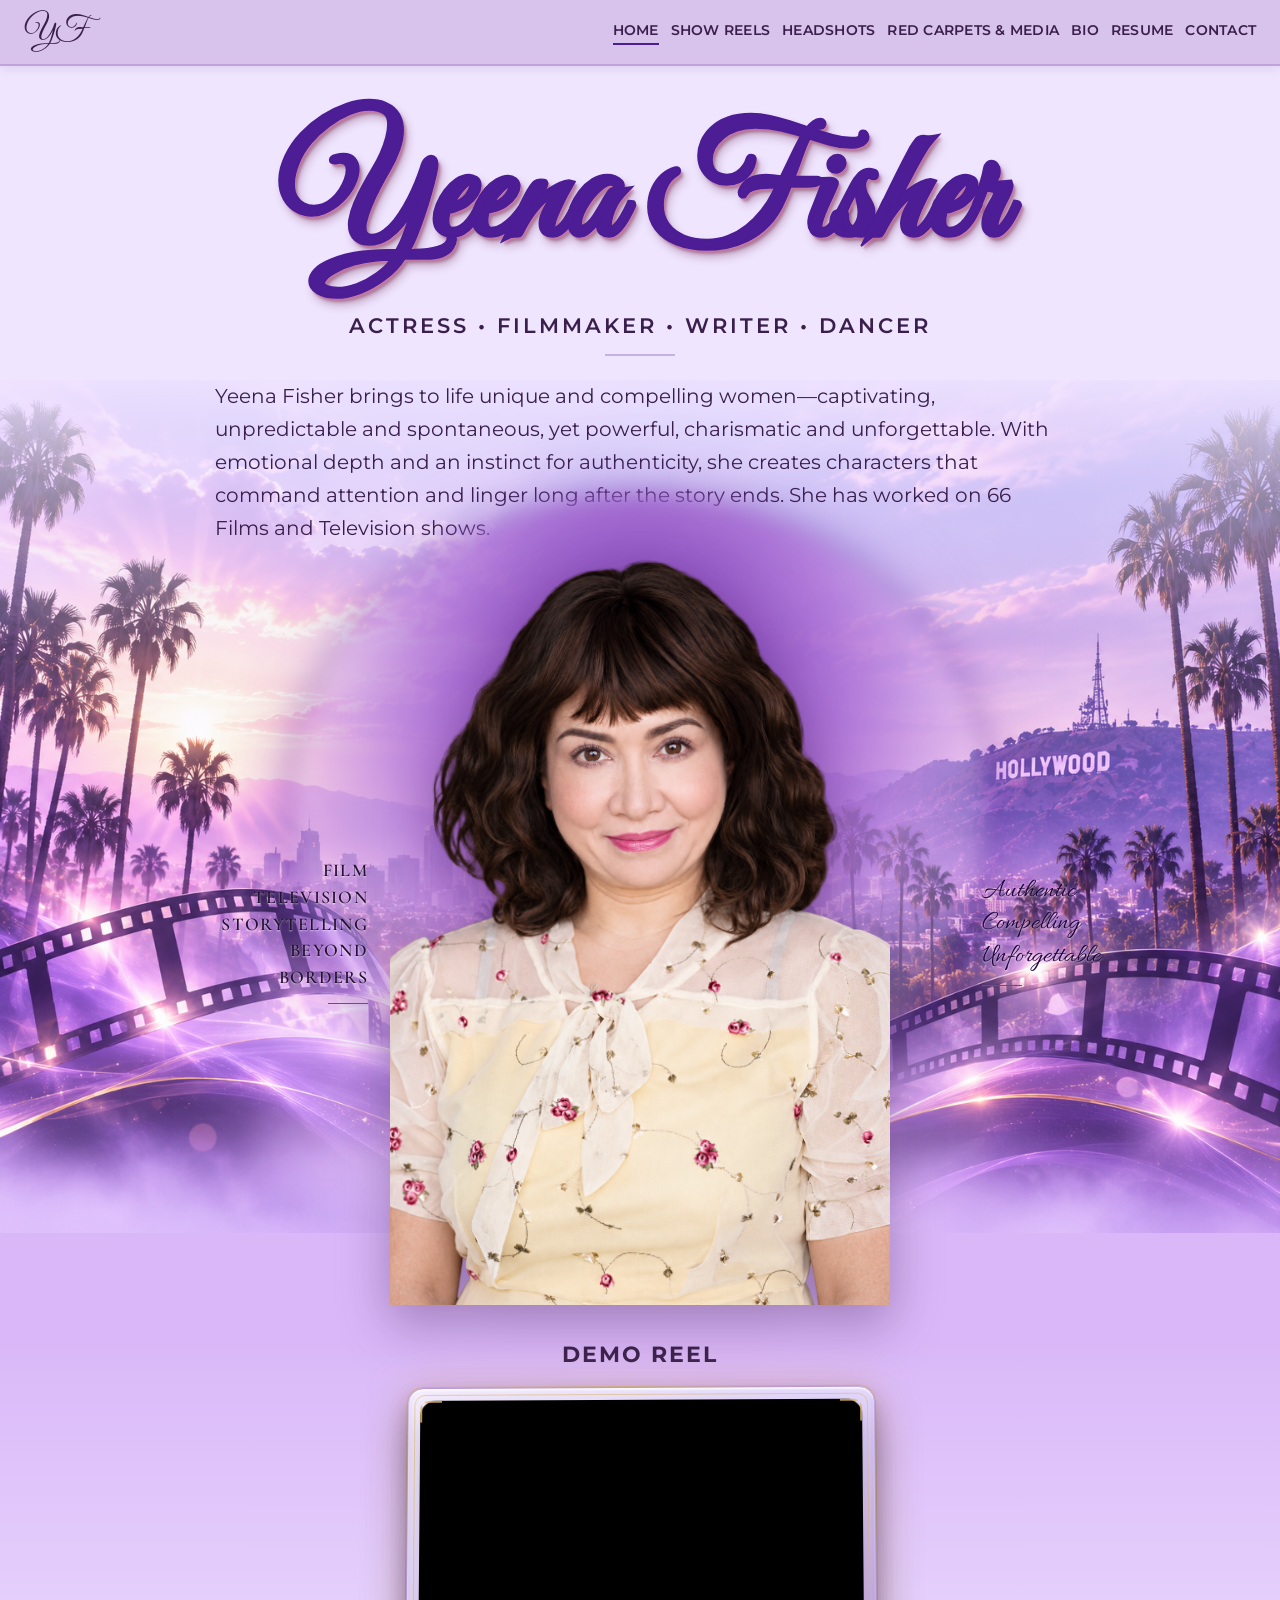
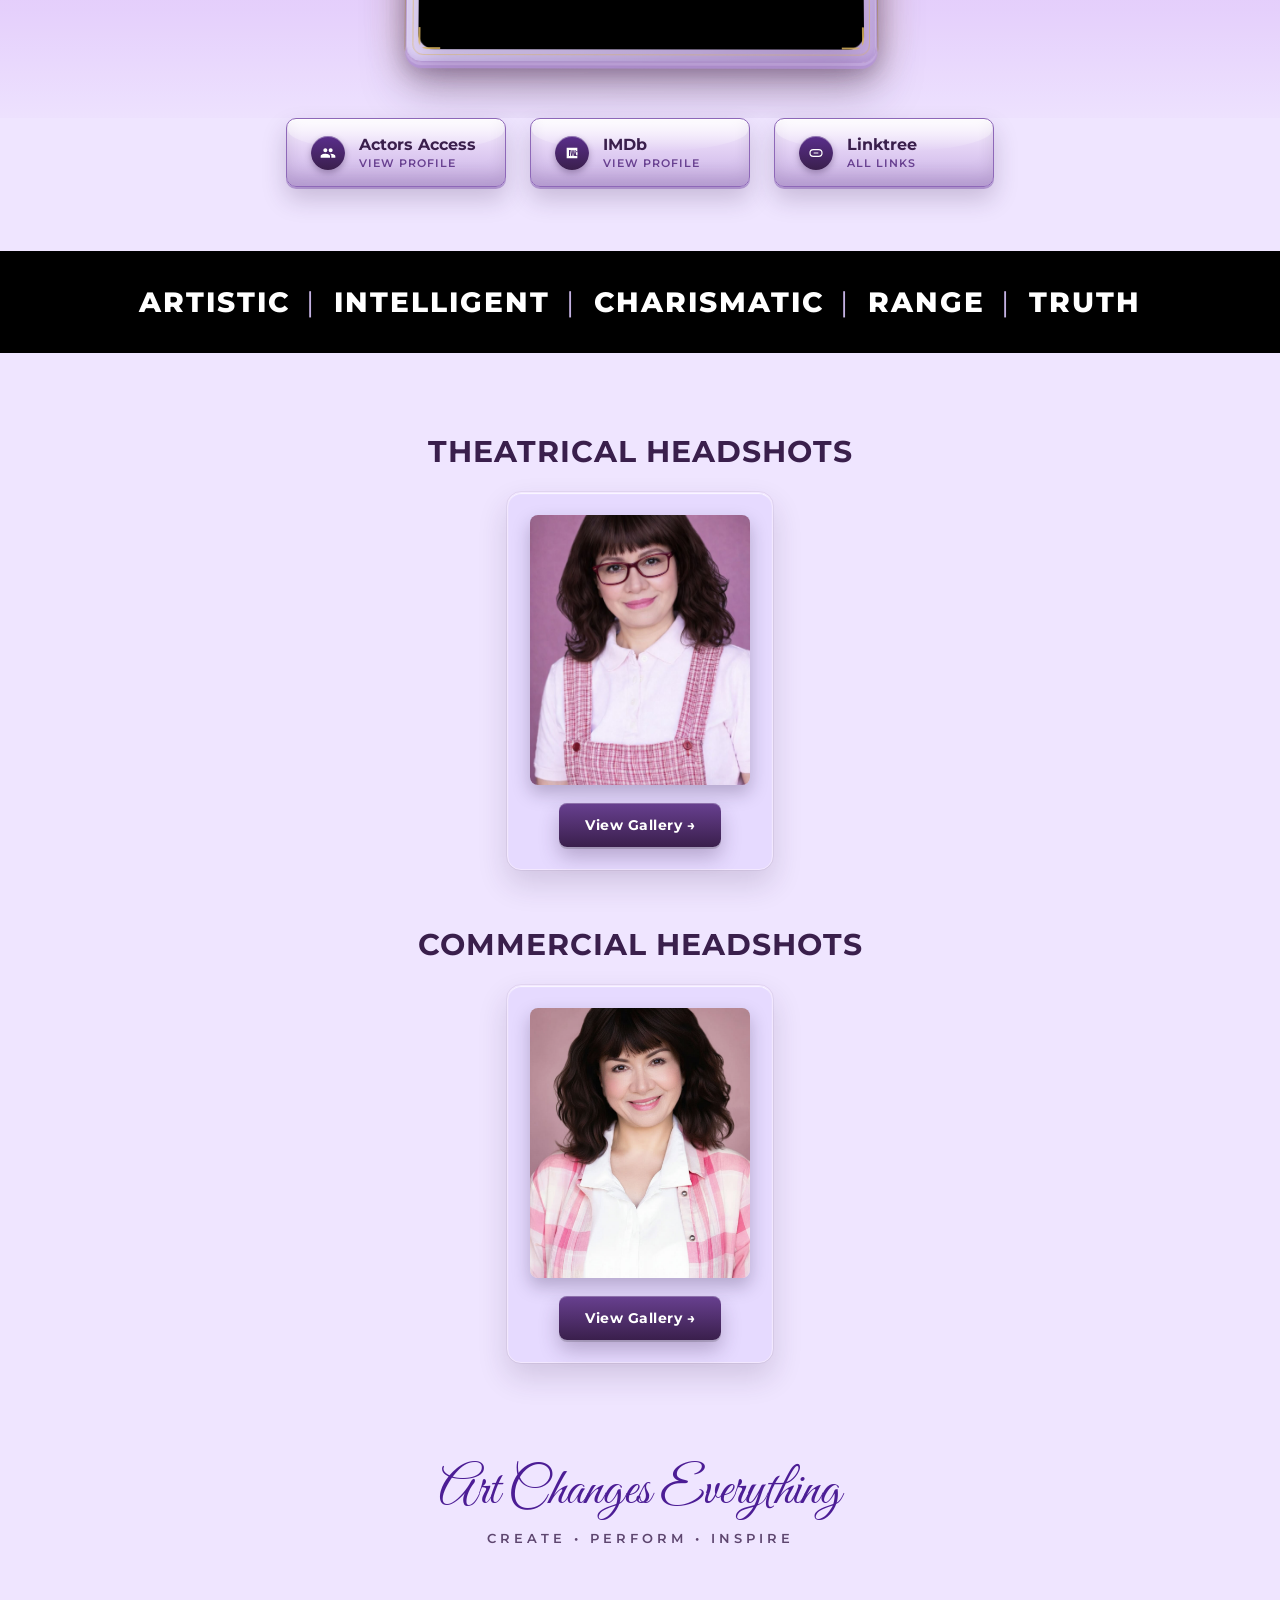
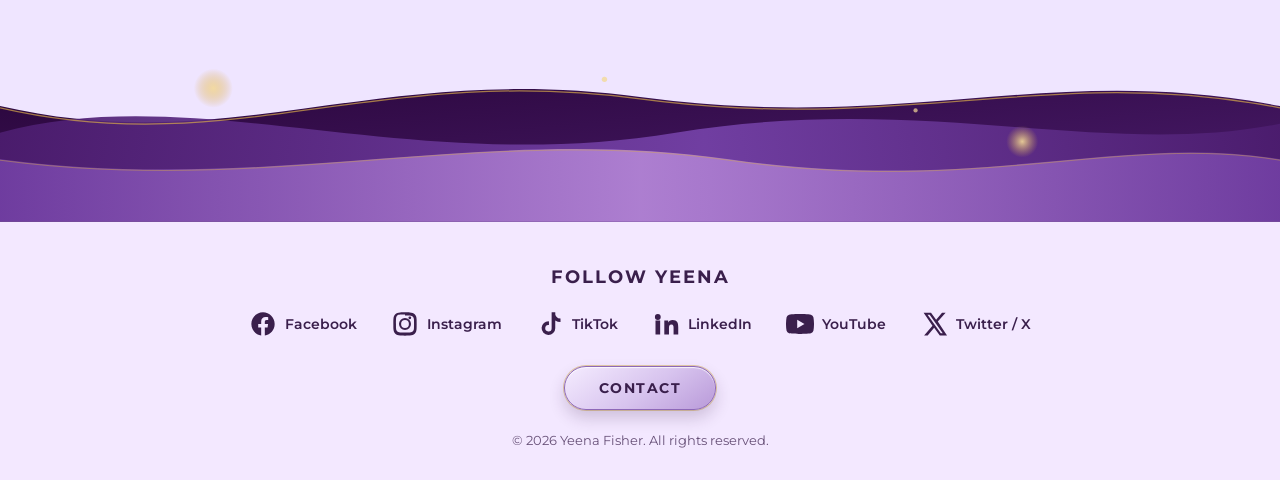
==== commit 1980500c: "Add files via upload" ====
--- a/index.html
+++ b/index.html
@@ -8,6 +8,21 @@
 <link rel="preconnect" href="https://fonts.googleapis.com">
 <link href="https://fonts.googleapis.com/css2?family=Great+Vibes&family=Allura&family=Cormorant+Garamond:wght@500;600&family=Montserrat:wght@400;600;700;800&display=swap" rel="stylesheet">
 <link rel="stylesheet" href="style.css?v=9-home-demo">
+
+  <style>
+    /* DESKTOP-ONLY TEST: one Show Reel. iPhone/tablet iframe behavior is unchanged. */
+    .desktop-youtube-test-link { display: none; }
+    @media (min-width: 801px) {
+      .desktop-youtube-test-wrap { position: relative; }
+      .desktop-youtube-test-link {
+        display: block;
+        position: absolute;
+        inset: 0;
+        z-index: 20;
+        cursor: pointer;
+      }
+    }
+  </style>
 </head>
 <body>
 
@@ -217,10 +232,15 @@
 
     <!-- REEL 1 — YEENA FISHER — FULL DEMO REEL -->
     <article class="reel-card">
-      <div class="reel-video" data-embed="https://www.youtube-nocookie.com/embed/3SurBvY-0Xc?start=7" role="button" tabindex="0" aria-label="Play Yeena Fisher — Full Demo Reel">
-        <button class="play-btn" type="button" aria-hidden="true">
-          <svg viewBox="0 0 24 24" width="26" height="26" fill="currentColor"><path d="M8 5v14l11-7z"/></svg>
-        </button>
+      <div class="reel-video" aria-label="Yeena Fisher — Full Demo Reel">
+        <iframe
+          src="https://www.youtube.com/embed/3SurBvY-0Xc?start=7&rel=0&playsinline=1"
+          title="Yeena Fisher — Full Demo Reel"
+          loading="lazy"
+          allow="accelerometer; autoplay; clipboard-write; encrypted-media; gyroscope; picture-in-picture; web-share"
+          referrerpolicy="strict-origin-when-cross-origin"
+          allowfullscreen>
+        </iframe>
       </div>
       <h2 class="reel-title">Yeena Fisher &mdash; Full Demo Reel</h2>
       <p class="reel-desc">Yeena Fisher showcases her versatility and emotional range across dramatic, comedic, procedural and high-concept film and television performances, with performances grounded in truth, control and dynamic emotional shifts.</p>
@@ -228,10 +248,20 @@
 
     <!-- REEL 2 — FORGIVENESS — DRAMATIC SCENE -->
     <article class="reel-card">
-      <div class="reel-video" data-embed="https://www.youtube-nocookie.com/embed/lSzoHAkGFJE" role="button" tabindex="0" aria-label="Play Forgiveness — Dramatic Scene">
-        <button class="play-btn" type="button" aria-hidden="true">
-          <svg viewBox="0 0 24 24" width="26" height="26" fill="currentColor"><path d="M8 5v14l11-7z"/></svg>
-        </button>
+      <div class="reel-video desktop-youtube-test-wrap" aria-label="Forgiveness — Dramatic Scene">
+        <iframe
+          src="https://www.youtube.com/embed/lSzoHAkGFJE?rel=0&playsinline=1"
+          title="Forgiveness — Dramatic Scene"
+          loading="lazy"
+          allow="accelerometer; autoplay; clipboard-write; encrypted-media; gyroscope; picture-in-picture; web-share"
+          referrerpolicy="strict-origin-when-cross-origin"
+          allowfullscreen>
+        </iframe>
+        <a class="desktop-youtube-test-link"
+           href="https://www.youtube.com/watch?v=lSzoHAkGFJE"
+           target="_blank"
+           rel="noopener"
+           aria-label="Play Forgiveness on YouTube"></a>
       </div>
       <h2 class="reel-title">Forgiveness &mdash; Dramatic Scene</h2>
       <p class="reel-desc">Yeena Fisher portrays a tough, emotionally guarded woman confronting her father during a tense meeting in jail.</p>
@@ -239,10 +269,15 @@
 
     <!-- REEL 3 — SANS SERIF — COMEDY SCENE -->
     <article class="reel-card">
-      <div class="reel-video" data-embed="https://www.youtube-nocookie.com/embed/6obPJ1WTkuY" role="button" tabindex="0" aria-label="Play Sans Serif — Comedy Scene">
-        <button class="play-btn" type="button" aria-hidden="true">
-          <svg viewBox="0 0 24 24" width="26" height="26" fill="currentColor"><path d="M8 5v14l11-7z"/></svg>
-        </button>
+      <div class="reel-video" aria-label="Sans Serif — Comedy Scene">
+        <iframe
+          src="https://www.youtube.com/embed/6obPJ1WTkuY?rel=0&playsinline=1"
+          title="Sans Serif — Comedy Scene"
+          loading="lazy"
+          allow="accelerometer; autoplay; clipboard-write; encrypted-media; gyroscope; picture-in-picture; web-share"
+          referrerpolicy="strict-origin-when-cross-origin"
+          allowfullscreen>
+        </iframe>
       </div>
       <h2 class="reel-title">Sans Serif &mdash; Comedy Scene</h2>
       <p class="reel-desc">Yeena Fisher delivers a sharp, hilarious performance as Sara, who tries to convince her co-worker that she is smarter than her boss.</p>
@@ -250,10 +285,15 @@
 
     <!-- REEL 4 — STUCK — INVESTIGATION SCENE -->
     <article class="reel-card">
-      <div class="reel-video" data-embed="https://www.youtube-nocookie.com/embed/9pG3RrWlerw" role="button" tabindex="0" aria-label="Play Stuck — Investigation Scene">
-        <button class="play-btn" type="button" aria-hidden="true">
-          <svg viewBox="0 0 24 24" width="26" height="26" fill="currentColor"><path d="M8 5v14l11-7z"/></svg>
-        </button>
+      <div class="reel-video" aria-label="Stuck — Investigation Scene">
+        <iframe
+          src="https://www.youtube.com/embed/9pG3RrWlerw?rel=0&playsinline=1"
+          title="Stuck — Investigation Scene"
+          loading="lazy"
+          allow="accelerometer; autoplay; clipboard-write; encrypted-media; gyroscope; picture-in-picture; web-share"
+          referrerpolicy="strict-origin-when-cross-origin"
+          allowfullscreen>
+        </iframe>
       </div>
       <h2 class="reel-title">Stuck &mdash; Investigation Scene</h2>
       <p class="reel-desc">Yeena Fisher portrays a determined cop investigating the prime suspect in a brutal murder.</p>
@@ -261,10 +301,15 @@
 
     <!-- REEL 5 — SHATTERED WOMAN — DRAMATIC SCENE -->
     <article class="reel-card">
-      <div class="reel-video" data-embed="https://www.youtube-nocookie.com/embed/aljCanOsHuA?start=9" role="button" tabindex="0" aria-label="Play Shattered Woman — Dramatic Scene">
-        <button class="play-btn" type="button" aria-hidden="true">
-          <svg viewBox="0 0 24 24" width="26" height="26" fill="currentColor"><path d="M8 5v14l11-7z"/></svg>
-        </button>
+      <div class="reel-video" aria-label="Shattered Woman — Dramatic Scene">
+        <iframe
+          src="https://www.youtube.com/embed/aljCanOsHuA?start=9&rel=0&playsinline=1"
+          title="Shattered Woman — Dramatic Scene"
+          loading="lazy"
+          allow="accelerometer; autoplay; clipboard-write; encrypted-media; gyroscope; picture-in-picture; web-share"
+          referrerpolicy="strict-origin-when-cross-origin"
+          allowfullscreen>
+        </iframe>
       </div>
       <h2 class="reel-title">Shattered Woman &mdash; Dramatic Scene</h2>
       <p class="reel-desc">Yeena Fisher portrays a woman trapped in a marriage defined by betrayal and deception, confronting a devastating emotional truth.</p>
@@ -272,10 +317,15 @@
 
     <!-- REEL 6 — THE AMERICAN DREAM — COLLETTE JONES -->
     <article class="reel-card">
-      <div class="reel-video" data-embed="https://www.youtube-nocookie.com/embed/-ILpfj09e6g" role="button" tabindex="0" aria-label="Play The American Dream — Collette Jones">
-        <button class="play-btn" type="button" aria-hidden="true">
-          <svg viewBox="0 0 24 24" width="26" height="26" fill="currentColor"><path d="M8 5v14l11-7z"/></svg>
-        </button>
+      <div class="reel-video" aria-label="The American Dream — Collette Jones">
+        <iframe
+          src="https://www.youtube.com/embed/-ILpfj09e6g?rel=0&playsinline=1"
+          title="The American Dream — Collette Jones"
+          loading="lazy"
+          allow="accelerometer; autoplay; clipboard-write; encrypted-media; gyroscope; picture-in-picture; web-share"
+          referrerpolicy="strict-origin-when-cross-origin"
+          allowfullscreen>
+        </iframe>
       </div>
       <h2 class="reel-title">The American Dream &mdash; Collette Jones</h2>
       <p class="reel-desc">Yeena Fisher portrays Collette Jones in The American Dream.</p>
@@ -283,10 +333,15 @@
 
     <!-- REEL 7 — THE GUEST HOUSE OF THE DEAD — CARMILLA (centered on its own row) -->
     <article class="reel-card center-last">
-      <div class="reel-video" data-embed="https://www.youtube-nocookie.com/embed/UjAHEnQuayA" role="button" tabindex="0" aria-label="Play The Guest House of the Dead — Carmilla">
-        <button class="play-btn" type="button" aria-hidden="true">
-          <svg viewBox="0 0 24 24" width="26" height="26" fill="currentColor"><path d="M8 5v14l11-7z"/></svg>
-        </button>
+      <div class="reel-video" aria-label="The Guest House of the Dead — Carmilla">
+        <iframe
+          src="https://www.youtube.com/embed/UjAHEnQuayA?rel=0&playsinline=1"
+          title="The Guest House of the Dead — Carmilla"
+          loading="lazy"
+          allow="accelerometer; autoplay; clipboard-write; encrypted-media; gyroscope; picture-in-picture; web-share"
+          referrerpolicy="strict-origin-when-cross-origin"
+          allowfullscreen>
+        </iframe>
       </div>
       <h2 class="reel-title">The Guest House of the Dead &mdash; Carmilla</h2>
       <p class="reel-desc">Yeena Fisher portrays Carmilla, a vampire character, in The Guest House of the Dead.</p>
@@ -380,55 +435,85 @@
   <div class="media-grid">
 
     <article class="media-card">
-      <div class="reel-video" data-embed="https://www.youtube-nocookie.com/embed/bUemqbdjrNY?si=zA3ZINZV-qZHgbg5" role="button" tabindex="0" aria-label="Play MTV Awards Lounge — Red Carpet Interview">
-        <button class="play-btn" type="button" aria-hidden="true">
-          <svg viewBox="0 0 24 24" width="22" height="22" fill="currentColor"><path d="M8 5v14l11-7z"/></svg>
-        </button>
+      <div class="reel-video" aria-label="MTV Awards Lounge — Red Carpet Interview">
+        <iframe
+          src="https://www.youtube.com/embed/bUemqbdjrNY?rel=0&playsinline=1"
+          title="MTV Awards Lounge — Red Carpet Interview"
+          loading="lazy"
+          allow="accelerometer; autoplay; clipboard-write; encrypted-media; gyroscope; picture-in-picture; web-share"
+          referrerpolicy="strict-origin-when-cross-origin"
+          allowfullscreen>
+        </iframe>
       </div>
       <p class="media-title">MTV Awards Lounge &mdash; Red Carpet Interview</p>
     </article>
 
     <article class="media-card">
-      <div class="reel-video" data-embed="https://www.youtube-nocookie.com/embed/4V_UpwWPtkc?si=elBF3KVKLYW8BKns" role="button" tabindex="0" aria-label="Play Interview with Nikk-D &amp; OJ TV">
-        <button class="play-btn" type="button" aria-hidden="true">
-          <svg viewBox="0 0 24 24" width="22" height="22" fill="currentColor"><path d="M8 5v14l11-7z"/></svg>
-        </button>
+      <div class="reel-video" aria-label="Interview with Nikk-D &amp; OJ TV">
+        <iframe
+          src="https://www.youtube.com/embed/4V_UpwWPtkc?rel=0&playsinline=1"
+          title="Interview with Nikk-D &amp; OJ TV"
+          loading="lazy"
+          allow="accelerometer; autoplay; clipboard-write; encrypted-media; gyroscope; picture-in-picture; web-share"
+          referrerpolicy="strict-origin-when-cross-origin"
+          allowfullscreen>
+        </iframe>
       </div>
       <p class="media-title">Interview with Nikk-D &amp; OJ TV</p>
     </article>
 
     <article class="media-card">
-      <div class="reel-video" data-embed="https://www.youtube-nocookie.com/embed/4PeBcBxm0qY?si=7iZN-JvbrwyCi64Q" role="button" tabindex="0" aria-label="Play SAG Awards After-Party — Interview">
-        <button class="play-btn" type="button" aria-hidden="true">
-          <svg viewBox="0 0 24 24" width="22" height="22" fill="currentColor"><path d="M8 5v14l11-7z"/></svg>
-        </button>
+      <div class="reel-video" aria-label="SAG Awards After-Party — Interview">
+        <iframe
+          src="https://www.youtube.com/embed/4PeBcBxm0qY?rel=0&playsinline=1"
+          title="SAG Awards After-Party — Interview"
+          loading="lazy"
+          allow="accelerometer; autoplay; clipboard-write; encrypted-media; gyroscope; picture-in-picture; web-share"
+          referrerpolicy="strict-origin-when-cross-origin"
+          allowfullscreen>
+        </iframe>
       </div>
       <p class="media-title">SAG Awards After-Party &mdash; Interview</p>
     </article>
 
     <article class="media-card">
-      <div class="reel-video" data-embed="https://www.youtube-nocookie.com/embed/PkCYYDiU120?si=DKGaWr_fwp7wGL9n" role="button" tabindex="0" aria-label="Play Hybristopilla Film Premiere — Duke &amp; Duchess TV News">
-        <button class="play-btn" type="button" aria-hidden="true">
-          <svg viewBox="0 0 24 24" width="22" height="22" fill="currentColor"><path d="M8 5v14l11-7z"/></svg>
-        </button>
+      <div class="reel-video" aria-label="Hybristopilla Film Premiere — Duke &amp; Duchess TV News">
+        <iframe
+          src="https://www.youtube.com/embed/PkCYYDiU120?rel=0&playsinline=1"
+          title="Hybristopilla Film Premiere — Duke &amp; Duchess TV News"
+          loading="lazy"
+          allow="accelerometer; autoplay; clipboard-write; encrypted-media; gyroscope; picture-in-picture; web-share"
+          referrerpolicy="strict-origin-when-cross-origin"
+          allowfullscreen>
+        </iframe>
       </div>
       <p class="media-title">Hybristopilla Film Premiere &mdash; Duke &amp; Duchess TV News</p>
     </article>
 
     <article class="media-card">
-      <div class="reel-video" data-embed="https://www.youtube-nocookie.com/embed/Nwa4kTdDSq0?si=L9zEA7uBnI0v-H9C" role="button" tabindex="0" aria-label="Play Aspire TV — Interview">
-        <button class="play-btn" type="button" aria-hidden="true">
-          <svg viewBox="0 0 24 24" width="22" height="22" fill="currentColor"><path d="M8 5v14l11-7z"/></svg>
-        </button>
+      <div class="reel-video" aria-label="Aspire TV — Interview">
+        <iframe
+          src="https://www.youtube.com/embed/Nwa4kTdDSq0?rel=0&playsinline=1"
+          title="Aspire TV — Interview"
+          loading="lazy"
+          allow="accelerometer; autoplay; clipboard-write; encrypted-media; gyroscope; picture-in-picture; web-share"
+          referrerpolicy="strict-origin-when-cross-origin"
+          allowfullscreen>
+        </iframe>
       </div>
       <p class="media-title">Aspire TV &mdash; Interview</p>
     </article>
 
     <article class="media-card">
-      <div class="reel-video" data-embed="https://www.youtube-nocookie.com/embed/EcQ9RmXDDto?si=TmI_-Oy0XQDYd4vL" role="button" tabindex="0" aria-label="Play LA Femme Film Festival — Interview by Mayo PR">
-        <button class="play-btn" type="button" aria-hidden="true">
-          <svg viewBox="0 0 24 24" width="22" height="22" fill="currentColor"><path d="M8 5v14l11-7z"/></svg>
-        </button>
+      <div class="reel-video" aria-label="LA Femme Film Festival — Interview by Mayo PR">
+        <iframe
+          src="https://www.youtube.com/embed/EcQ9RmXDDto?rel=0&playsinline=1"
+          title="LA Femme Film Festival — Interview by Mayo PR"
+          loading="lazy"
+          allow="accelerometer; autoplay; clipboard-write; encrypted-media; gyroscope; picture-in-picture; web-share"
+          referrerpolicy="strict-origin-when-cross-origin"
+          allowfullscreen>
+        </iframe>
       </div>
       <p class="media-title">LA Femme Film Festival &mdash; Interview by Mayo PR</p>
     </article>
--- a/style.css
+++ b/style.css
@@ -436,7 +436,7 @@
   font-size:18px;
   line-height:1.48;
   letter-spacing:1.3px;
-  color:#3A1F4C;
+  color:#24102F;
   text-shadow:0 1px 2px rgba(255,255,255,0.65);
   text-transform:uppercase;
 }
@@ -447,9 +447,9 @@
   font-family:'Allura', cursive;
   font-size:27px;
   line-height:1.22;
-  color:#2C0B63;
+  color:#1E043F;
   text-shadow:0 1px 2px rgba(255,255,255,0.65);
-  transform:translateX(28px);
+  transform:translateX(70px);
 }
 
 .rule-mini{
@@ -1684,39 +1684,29 @@
 }
 
 /* ================================================================
-   VERSION 9 - HOME DEMO REEL ONLY
-   Keep approved V8 Home visuals. Inset the player inside the
-   lavender/gold lightbox and use a simple inline YouTube embed.
+   VERSION 8 — HOME DEMO REEL DIRECT YOUTUBE EMBED
+   Keeps Version 7 visual design intact. Only the Home Demo Reel
+   receives a direct standard YouTube iframe embed.
    ================================================================ */
-.demo-reel-wrapper{
-  width:min(58vw,470px);
-  box-sizing:border-box;
-  padding:16px;
-  overflow:hidden;
-  transform:none;
-}
-.demo-reel-wrapper:hover,
-.demo-reel-wrapper:focus-within{transform:translateY(-3px);}
-
-.demo-reel-embed{
-  width:100%;
-  aspect-ratio:16 / 9;
-  margin:0;
-  overflow:hidden;
-  border-radius:9px;
-  background:#000;
-  position:relative;
-  z-index:1;
-  box-shadow:inset 0 0 0 1px rgba(58,31,76,.28),
-             0 7px 16px rgba(58,31,76,.20);
-}
-.demo-reel-embed iframe{
-  display:block;
-  width:100%;
-  height:100%;
-  border:0;
-  border-radius:9px;
-}
-@media (max-width:800px){
-  .demo-reel-wrapper{width:min(88vw,470px);padding:12px;}
-}
+.demo-reel-embed {
+  width: 100%;
+  aspect-ratio: 16 / 9;
+  margin: 0 auto;
+  overflow: hidden;
+  border-radius: 16px;
+  box-shadow: 0 14px 34px rgba(43, 7, 61, 0.22);
+  background: #000;
+}
+
+.demo-reel-embed iframe {
+  display: block;
+  width: 100%;
+  height: 100%;
+  border: 0;
+}
+
+@media (max-width: 800px) {
+  .demo-reel-embed {
+    width: 100%;
+  }
+}
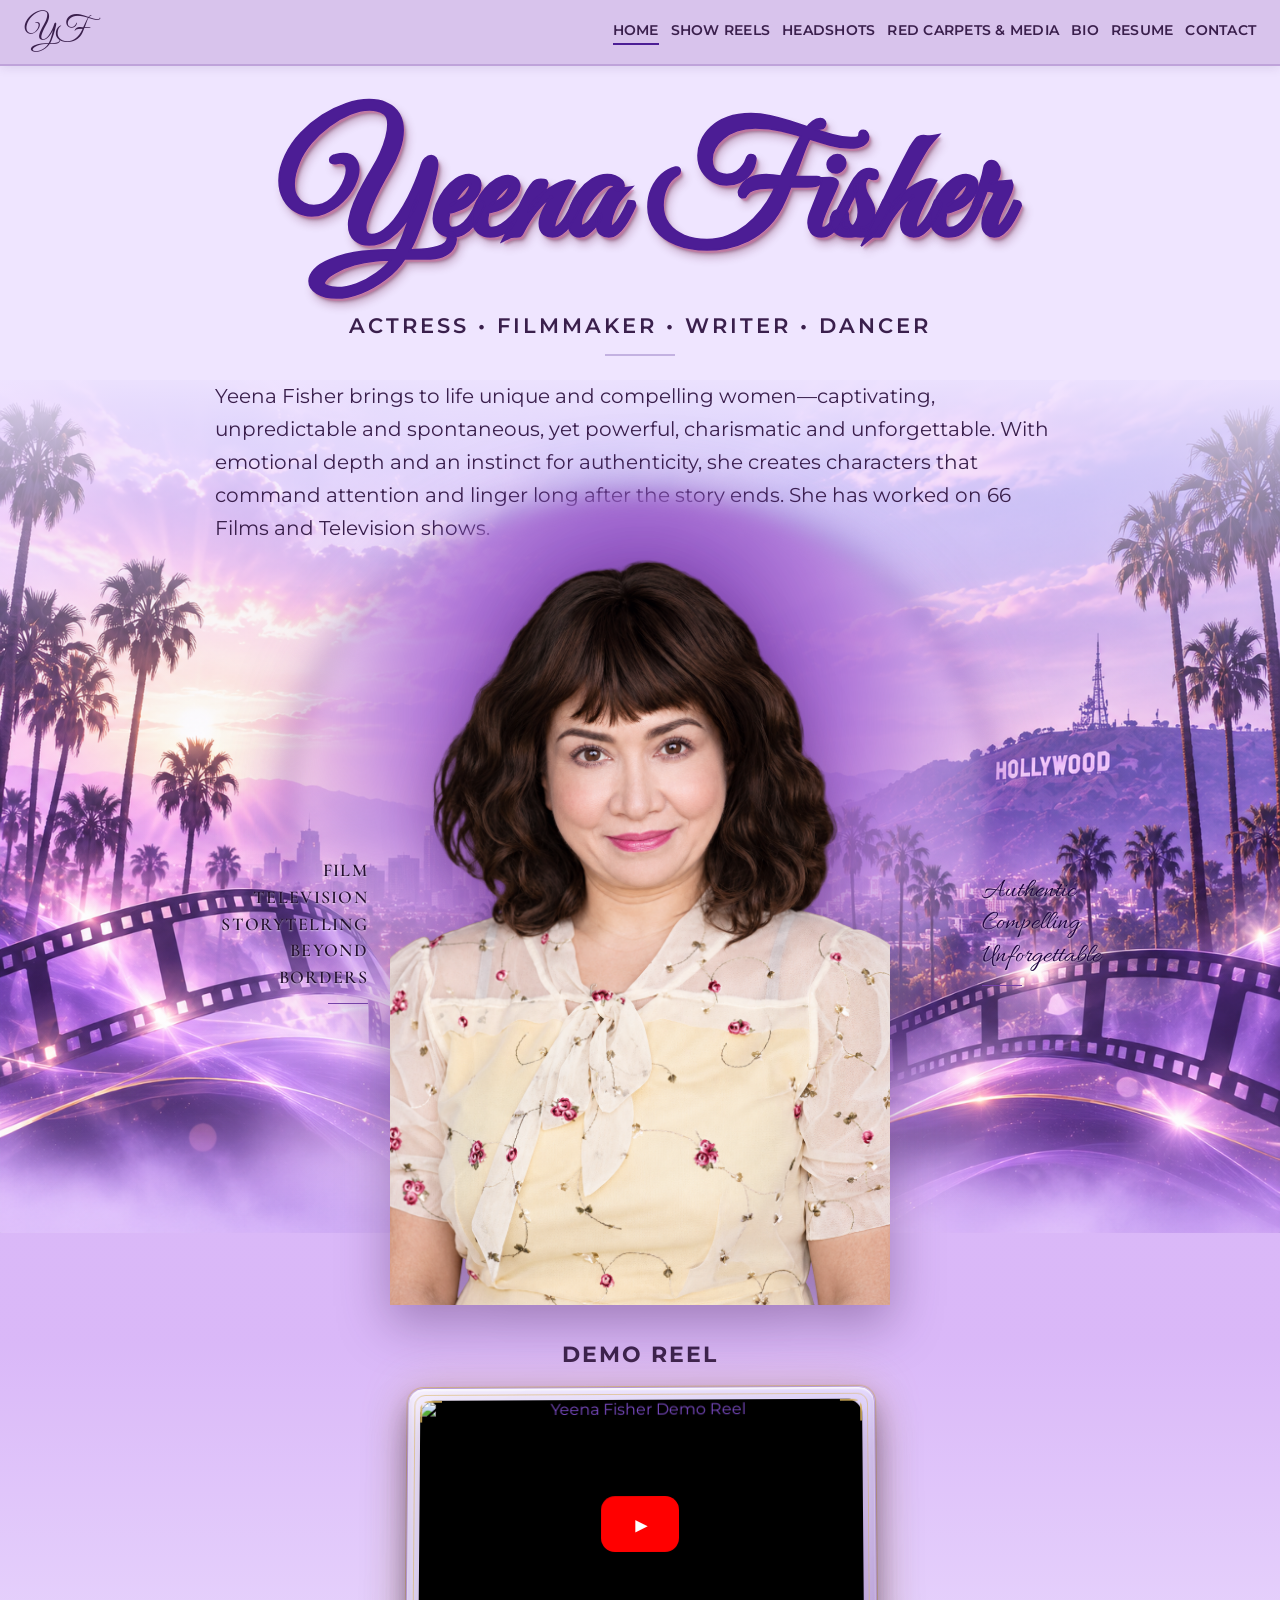
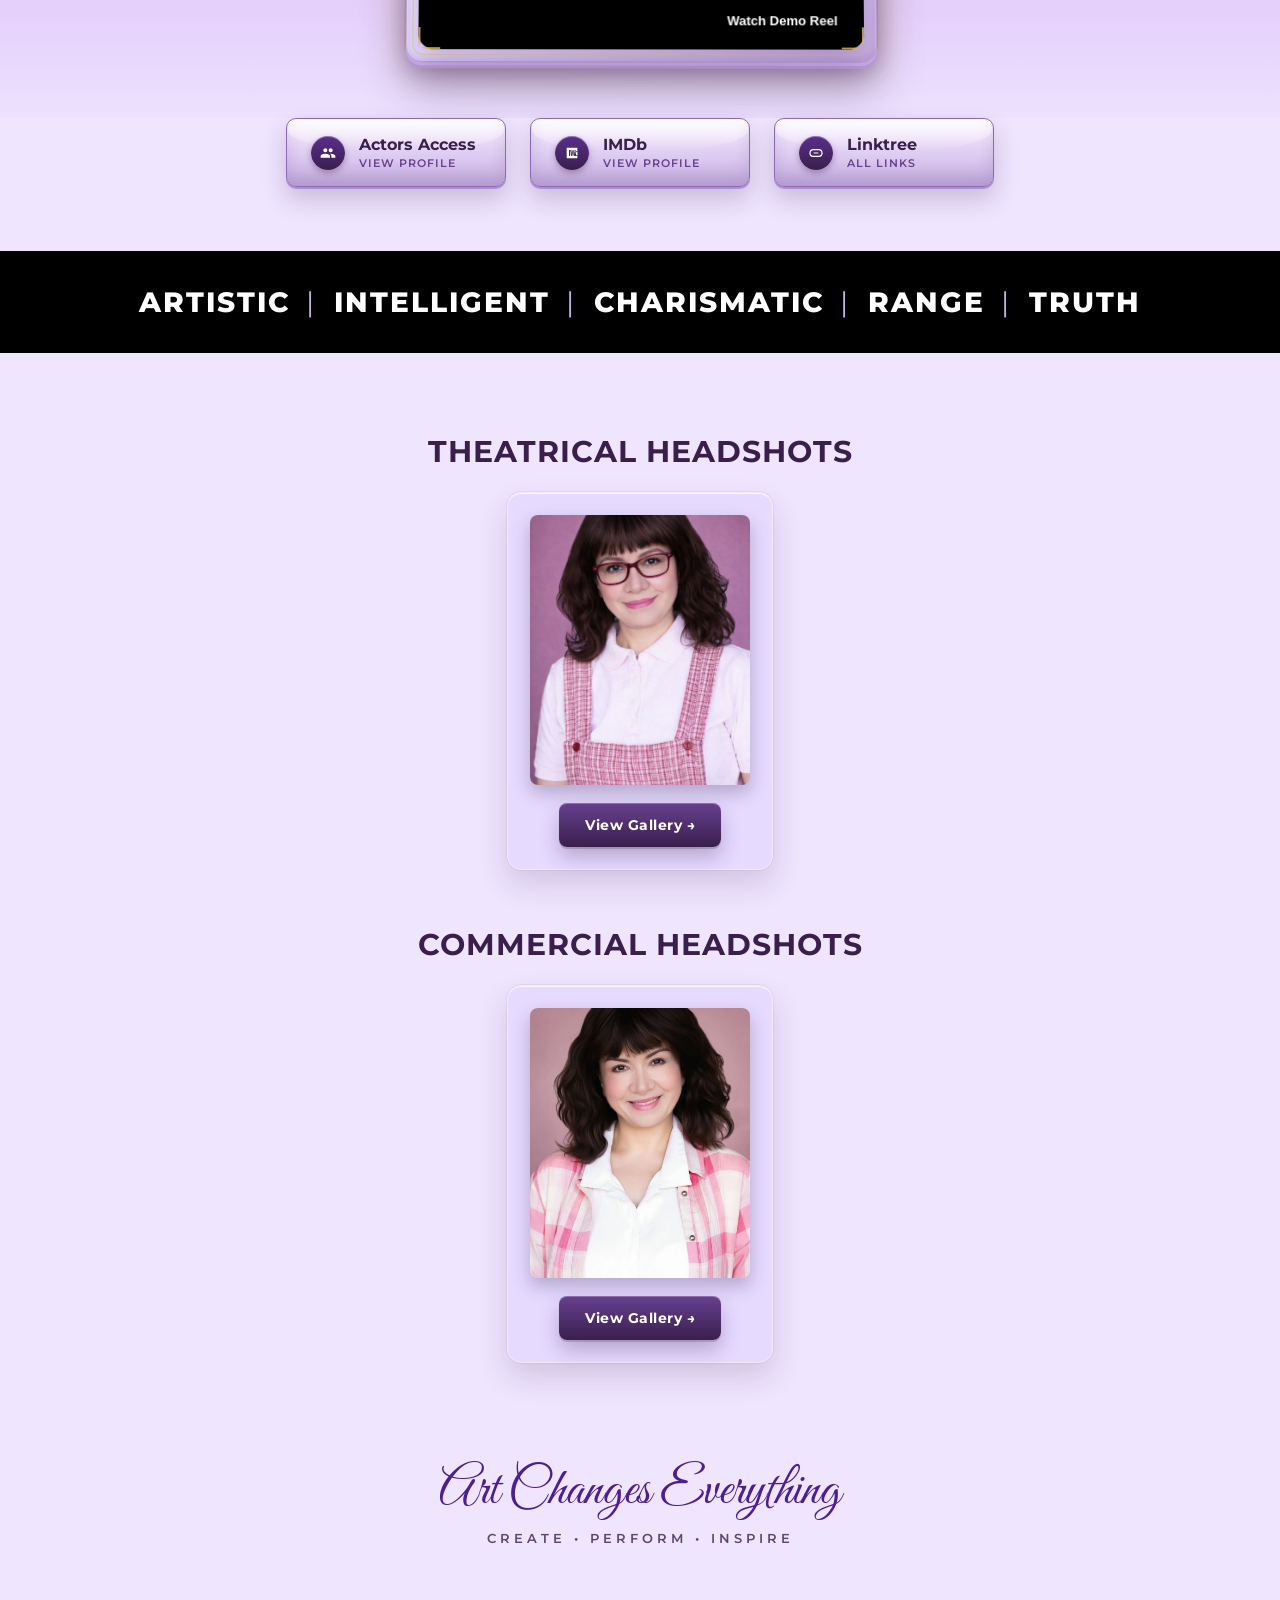
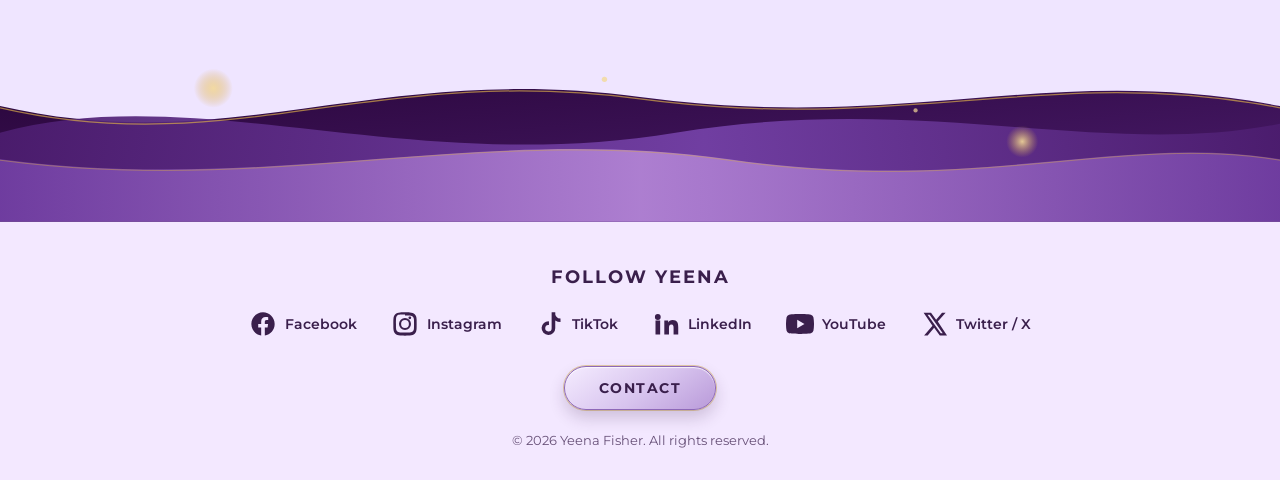
==== commit 48f980ba: "Add files via upload" ====
--- a/index.html
+++ b/index.html
@@ -10,17 +10,64 @@
 <link rel="stylesheet" href="style.css?v=9-home-demo">
 
   <style>
-    /* DESKTOP-ONLY TEST: one Show Reel. iPhone/tablet iframe behavior is unchanged. */
-    .desktop-youtube-test-link { display: none; }
+    /* HOME DEMO REEL — DESKTOP CLICK FIX ONLY.
+       iPhone/tablet keeps the existing YouTube iframe unchanged. */
+    .home-demo-desktop-link { display: none; }
+
     @media (min-width: 801px) {
-      .desktop-youtube-test-wrap { position: relative; }
-      .desktop-youtube-test-link {
+      .home-demo-click-test { position: relative; }
+
+      .home-demo-click-test iframe { display: none; }
+
+      .home-demo-desktop-link {
         display: block;
         position: absolute;
         inset: 0;
-        z-index: 20;
-        cursor: pointer;
+        overflow: hidden;
+        border-radius: inherit;
+        background: #000;
+        text-decoration: none;
       }
+
+      .home-demo-desktop-link img {
+        width: 100%;
+        height: 100%;
+        display: block;
+        object-fit: cover;
+      }
+
+      .home-demo-play {
+        position: absolute;
+        left: 50%;
+        top: 50%;
+        transform: translate(-50%, -50%);
+        width: 78px;
+        height: 56px;
+        border-radius: 14px;
+        background: #ff0000;
+        color: #fff;
+        display: grid;
+        place-items: center;
+        font-size: 29px;
+        line-height: 1;
+        box-shadow: 0 5px 16px rgba(0,0,0,.35);
+      }
+
+      .home-demo-watch {
+        position: absolute;
+        right: 14px;
+        bottom: 12px;
+        padding: 8px 12px;
+        border-radius: 7px;
+        background: rgba(0,0,0,.72);
+        color: #fff;
+        font: 600 13px/1.2 Arial, sans-serif;
+      }
+    }
+
+    @media (max-width: 800px) {
+      .home-demo-click-test iframe { display: block; }
+      .home-demo-desktop-link { display: none !important; }
     }
   </style>
 </head>
@@ -132,7 +179,7 @@
       <!-- DEMO REEL: same confirmed video as the "Full Demo Reel" on the Show
            Reels tab (previously pointed at a different video ID that showed
            a YouTube sign-in/restricted wall on click). -->
-      <div class="demo-reel-embed" aria-label="Yeena Fisher Demo Reel">
+      <div class="demo-reel-embed home-demo-click-test" aria-label="Yeena Fisher Demo Reel">
         <iframe
           src="https://www.youtube.com/embed/3SurBvY-0Xc?start=7&rel=0&playsinline=1"
           title="Yeena Fisher Demo Reel"
@@ -141,6 +188,17 @@
           referrerpolicy="strict-origin-when-cross-origin"
           allowfullscreen>
         </iframe>
+
+        <a class="home-demo-desktop-link"
+           href="https://www.youtube.com/watch?v=3SurBvY-0Xc&t=7s"
+           target="_blank"
+           rel="noopener"
+           aria-label="Play Yeena Fisher Demo Reel on YouTube">
+          <img src="https://img.youtube.com/vi/3SurBvY-0Xc/hqdefault.jpg"
+               alt="Yeena Fisher Demo Reel">
+          <span class="home-demo-play" aria-hidden="true">▶</span>
+          <span class="home-demo-watch">Watch Demo Reel</span>
+        </a>
       </div>
     </div>
   </section>
@@ -248,7 +306,7 @@
 
     <!-- REEL 2 — FORGIVENESS — DRAMATIC SCENE -->
     <article class="reel-card">
-      <div class="reel-video desktop-youtube-test-wrap" aria-label="Forgiveness — Dramatic Scene">
+      <div class="reel-video" aria-label="Forgiveness — Dramatic Scene">
         <iframe
           src="https://www.youtube.com/embed/lSzoHAkGFJE?rel=0&playsinline=1"
           title="Forgiveness — Dramatic Scene"
@@ -257,11 +315,6 @@
           referrerpolicy="strict-origin-when-cross-origin"
           allowfullscreen>
         </iframe>
-        <a class="desktop-youtube-test-link"
-           href="https://www.youtube.com/watch?v=lSzoHAkGFJE"
-           target="_blank"
-           rel="noopener"
-           aria-label="Play Forgiveness on YouTube"></a>
       </div>
       <h2 class="reel-title">Forgiveness &mdash; Dramatic Scene</h2>
       <p class="reel-desc">Yeena Fisher portrays a tough, emotionally guarded woman confronting her father during a tense meeting in jail.</p>
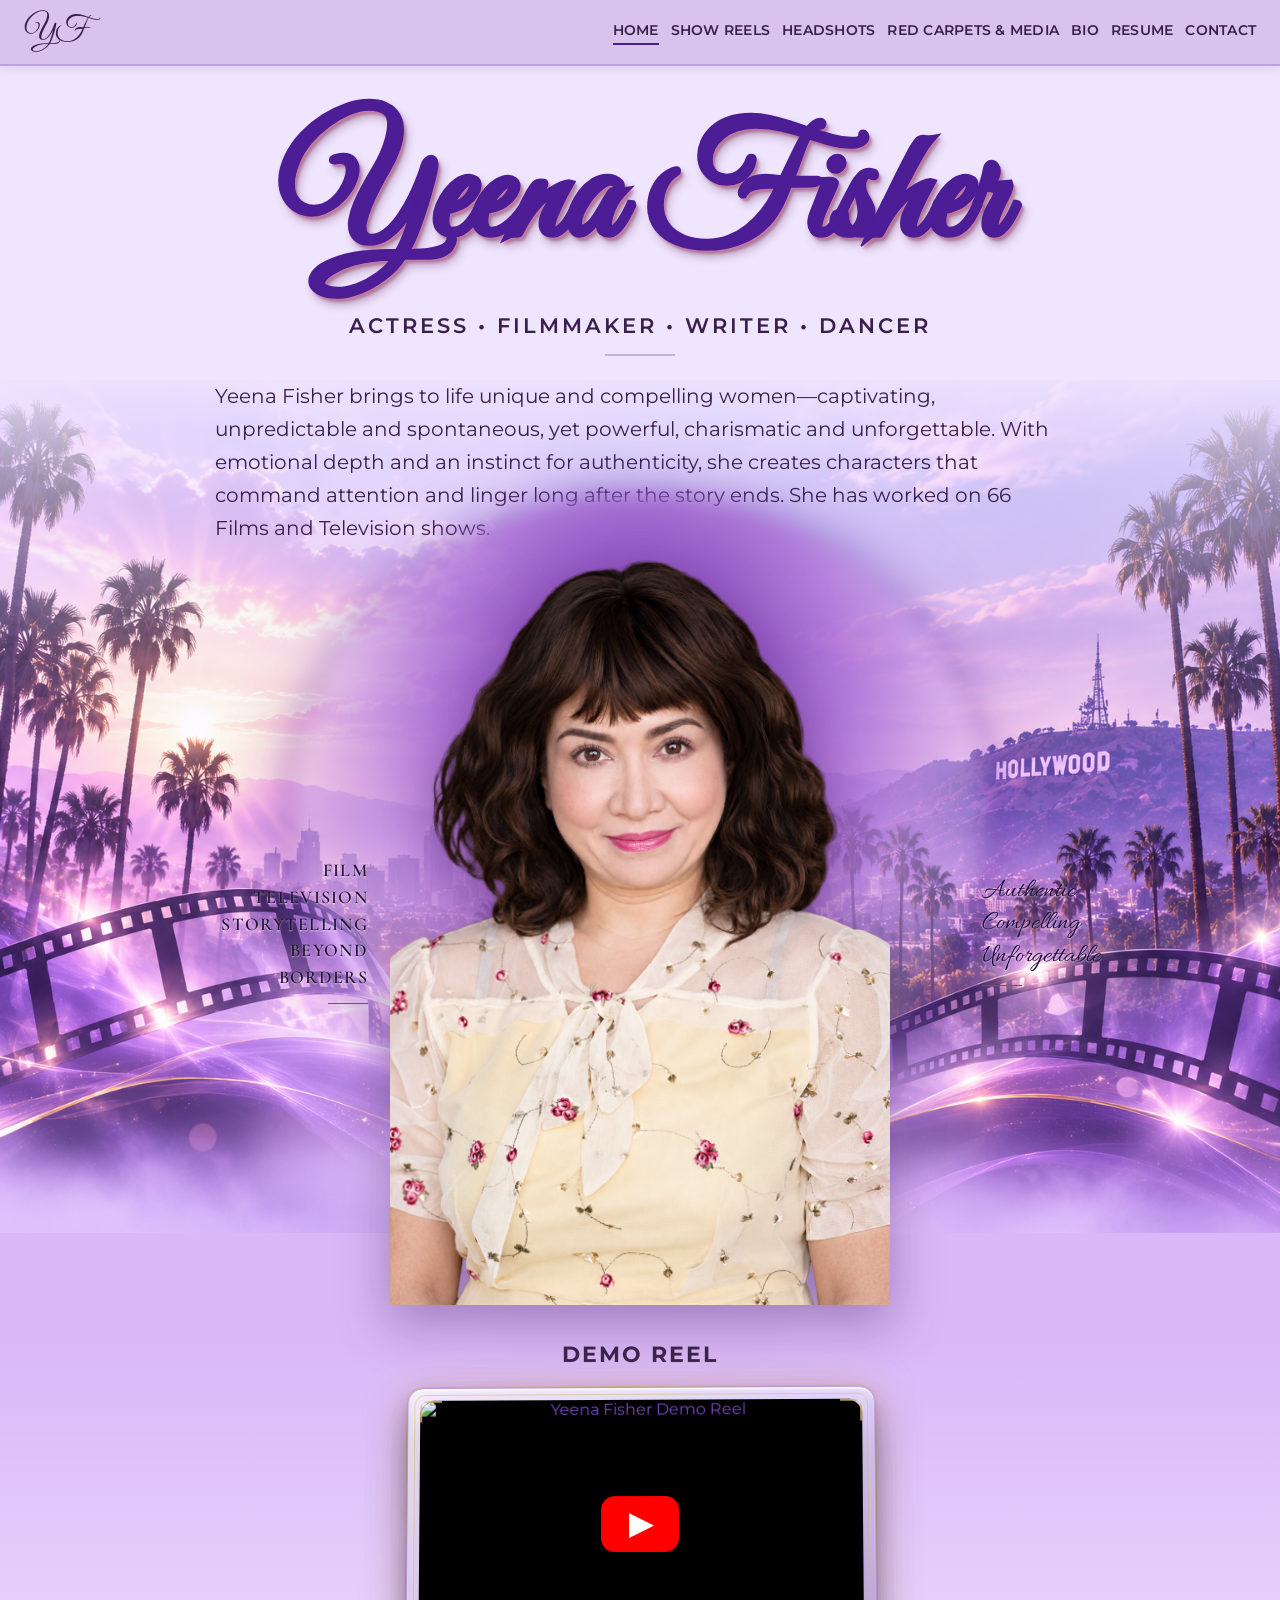
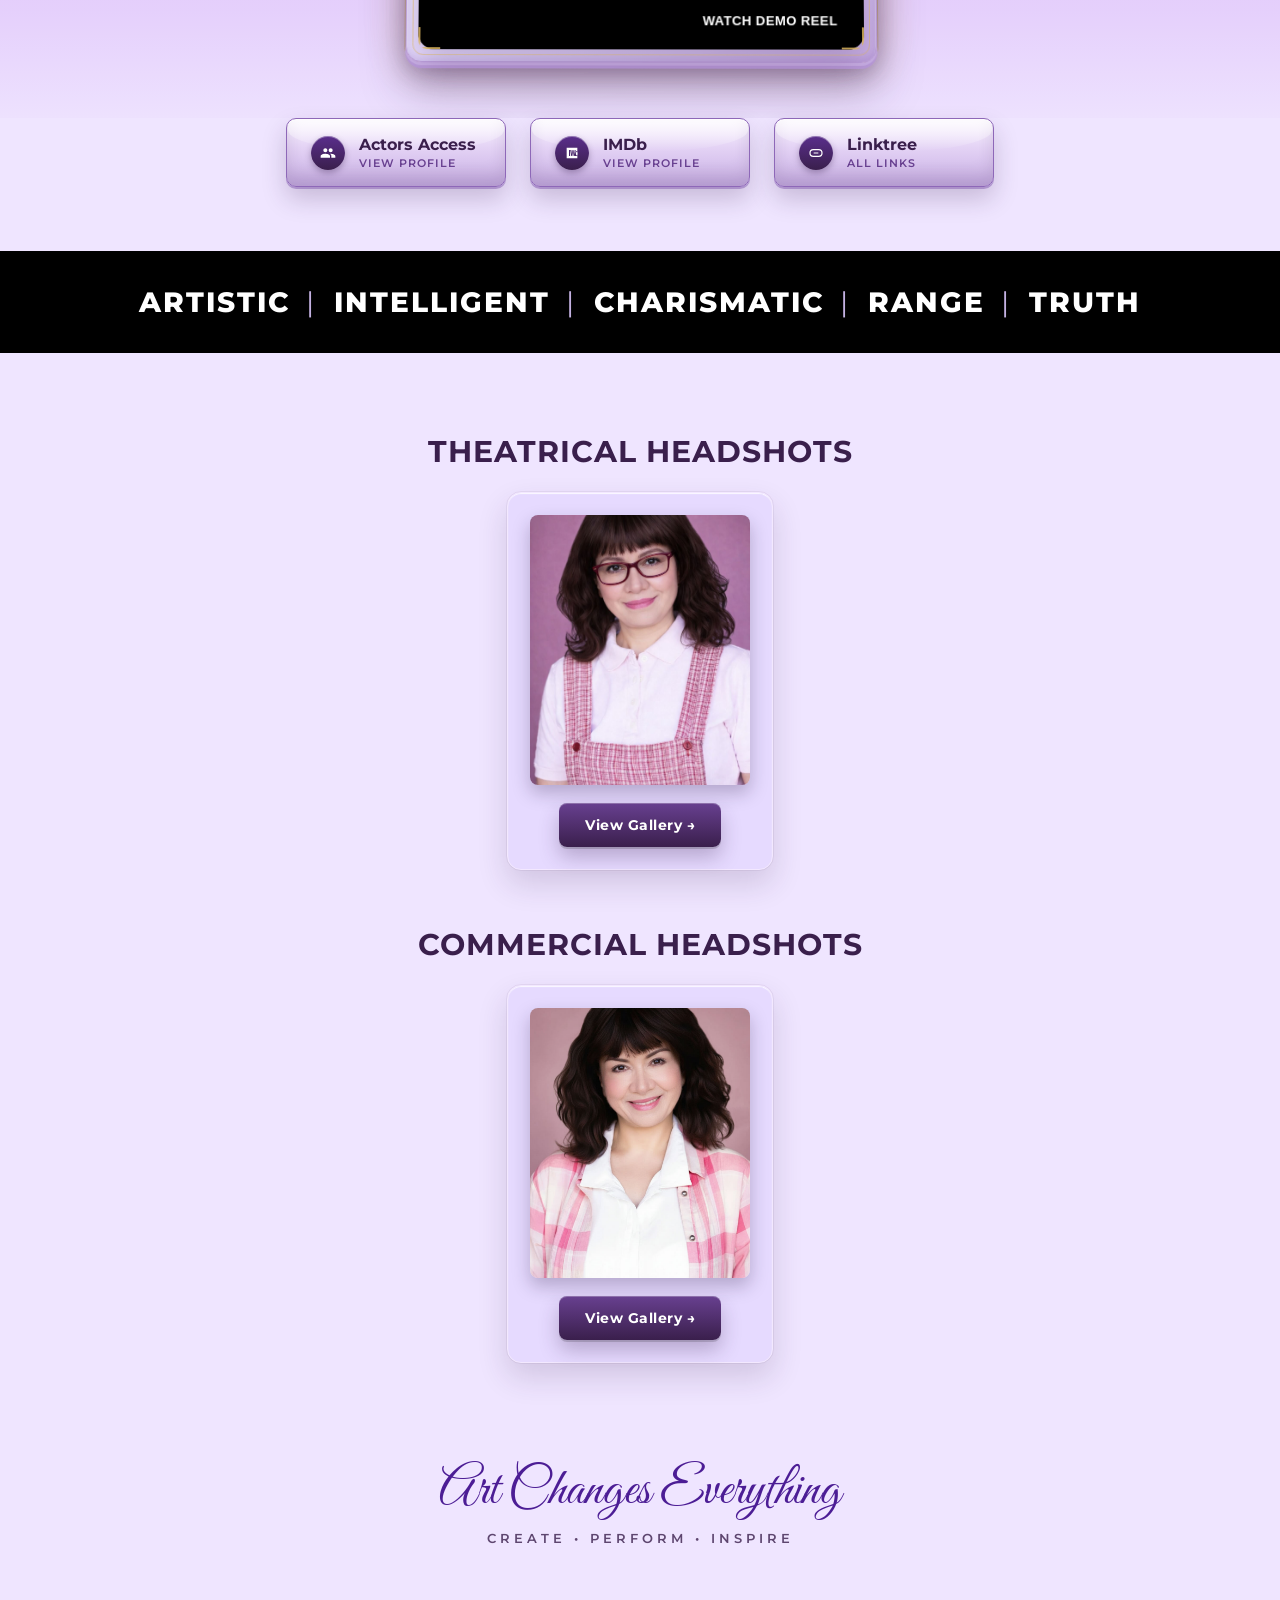
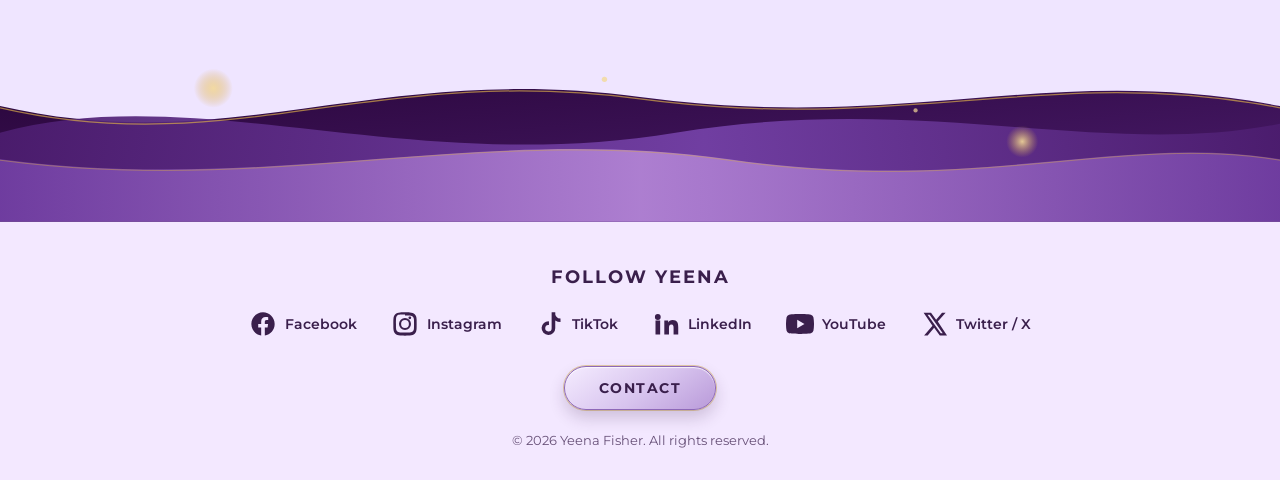
==== commit 5e2998b7: "Add files via upload" ====
--- a/index.html
+++ b/index.html
@@ -9,67 +9,96 @@
 <link href="https://fonts.googleapis.com/css2?family=Great+Vibes&family=Allura&family=Cormorant+Garamond:wght@500;600&family=Montserrat:wght@400;600;700;800&display=swap" rel="stylesheet">
 <link rel="stylesheet" href="style.css?v=9-home-demo">
 
-  <style>
-    /* HOME DEMO REEL — DESKTOP CLICK FIX ONLY.
-       iPhone/tablet keeps the existing YouTube iframe unchanged. */
-    .home-demo-desktop-link { display: none; }
-
-    @media (min-width: 801px) {
-      .home-demo-click-test { position: relative; }
-
-      .home-demo-click-test iframe { display: none; }
-
-      .home-demo-desktop-link {
-        display: block;
-        position: absolute;
-        inset: 0;
-        overflow: hidden;
-        border-radius: inherit;
-        background: #000;
-        text-decoration: none;
-      }
-
-      .home-demo-desktop-link img {
-        width: 100%;
-        height: 100%;
-        display: block;
-        object-fit: cover;
-      }
-
-      .home-demo-play {
-        position: absolute;
-        left: 50%;
-        top: 50%;
-        transform: translate(-50%, -50%);
-        width: 78px;
-        height: 56px;
-        border-radius: 14px;
-        background: #ff0000;
-        color: #fff;
-        display: grid;
-        place-items: center;
-        font-size: 29px;
-        line-height: 1;
-        box-shadow: 0 5px 16px rgba(0,0,0,.35);
-      }
-
-      .home-demo-watch {
-        position: absolute;
-        right: 14px;
-        bottom: 12px;
-        padding: 8px 12px;
-        border-radius: 7px;
-        background: rgba(0,0,0,.72);
-        color: #fff;
-        font: 600 13px/1.2 Arial, sans-serif;
-      }
-    }
-
-    @media (max-width: 800px) {
-      .home-demo-click-test iframe { display: block; }
-      .home-demo-desktop-link { display: none !important; }
-    }
-  </style>
+<style>
+/* ============================================================
+   HOME DEMO REEL — DESKTOP DIRECT-YOUTUBE CLICK FIX ONLY
+   Desktop: static poster + direct YouTube link (NO iframe).
+   iPhone/mobile: existing iframe remains unchanged.
+   ============================================================ */
+
+.home-demo-reel {
+  position: relative;
+  overflow: hidden;
+}
+
+.home-demo-desktop {
+  display: none;
+}
+
+.home-demo-mobile {
+  display: block;
+  width: 100%;
+  height: 100%;
+  border: 0;
+}
+
+/* Desktop only */
+@media (min-width: 801px) {
+  .home-demo-mobile {
+    display: none !important;
+  }
+
+  .home-demo-desktop {
+    display: block;
+    position: absolute;
+    inset: 0;
+    overflow: hidden;
+    border-radius: inherit;
+    background: #000;
+    text-decoration: none;
+    cursor: pointer;
+  }
+
+  .home-demo-desktop img {
+    display: block;
+    width: 100%;
+    height: 100%;
+    object-fit: cover;
+  }
+
+  .home-demo-play {
+    position: absolute;
+    left: 50%;
+    top: 50%;
+    transform: translate(-50%, -50%);
+    width: 78px;
+    height: 56px;
+    display: grid;
+    place-items: center;
+    border-radius: 14px;
+    background: #ff0000;
+    color: #fff;
+    font: 700 30px/1 Arial, sans-serif;
+    box-shadow: 0 6px 18px rgba(0,0,0,.35);
+    pointer-events: none;
+  }
+
+  .home-demo-watch {
+    position: absolute;
+    right: 14px;
+    bottom: 12px;
+    padding: 8px 12px;
+    border-radius: 7px;
+    background: rgba(0,0,0,.74);
+    color: #fff;
+    font: 700 13px/1.2 Arial, sans-serif;
+    letter-spacing: .4px;
+    pointer-events: none;
+  }
+}
+
+/* iPhone / mobile only */
+@media (max-width: 800px) {
+  .home-demo-desktop {
+    display: none !important;
+  }
+
+  .home-demo-mobile {
+    display: block !important;
+  }
+}
+</style>
+
 </head>
 <body>
 
@@ -179,8 +208,25 @@
       <!-- DEMO REEL: same confirmed video as the "Full Demo Reel" on the Show
            Reels tab (previously pointed at a different video ID that showed
            a YouTube sign-in/restricted wall on click). -->
-      <div class="demo-reel-embed home-demo-click-test" aria-label="Yeena Fisher Demo Reel">
-        <iframe
+      <div class="demo-reel-embed home-demo-reel" aria-label="Yeena Fisher Demo Reel">
+
+        <!-- DESKTOP ONLY: no YouTube iframe. Clicking opens the video directly on YouTube. -->
+        <a class="home-demo-desktop"
+           href="https://www.youtube.com/watch?v=3SurBvY-0Xc&t=7s"
+           target="_blank"
+           rel="noopener noreferrer"
+           aria-label="Watch Yeena Fisher Demo Reel on YouTube">
+          <img
+            src="https://img.youtube.com/vi/3SurBvY-0Xc/hqdefault.jpg"
+            alt="Yeena Fisher Demo Reel"
+            loading="lazy">
+          <span class="home-demo-play" aria-hidden="true">▶</span>
+          <span class="home-demo-watch">WATCH DEMO REEL</span>
+        </a>
+
+        <!-- iPhone / mobile ONLY: keep the existing working YouTube iframe unchanged. -->
+        <iframe
+          class="home-demo-mobile"
           src="https://www.youtube.com/embed/3SurBvY-0Xc?start=7&rel=0&playsinline=1"
           title="Yeena Fisher Demo Reel"
           loading="lazy"
@@ -188,17 +234,6 @@
           referrerpolicy="strict-origin-when-cross-origin"
           allowfullscreen>
         </iframe>
-
-        <a class="home-demo-desktop-link"
-           href="https://www.youtube.com/watch?v=3SurBvY-0Xc&t=7s"
-           target="_blank"
-           rel="noopener"
-           aria-label="Play Yeena Fisher Demo Reel on YouTube">
-          <img src="https://img.youtube.com/vi/3SurBvY-0Xc/hqdefault.jpg"
-               alt="Yeena Fisher Demo Reel">
-          <span class="home-demo-play" aria-hidden="true">▶</span>
-          <span class="home-demo-watch">Watch Demo Reel</span>
-        </a>
       </div>
     </div>
   </section>
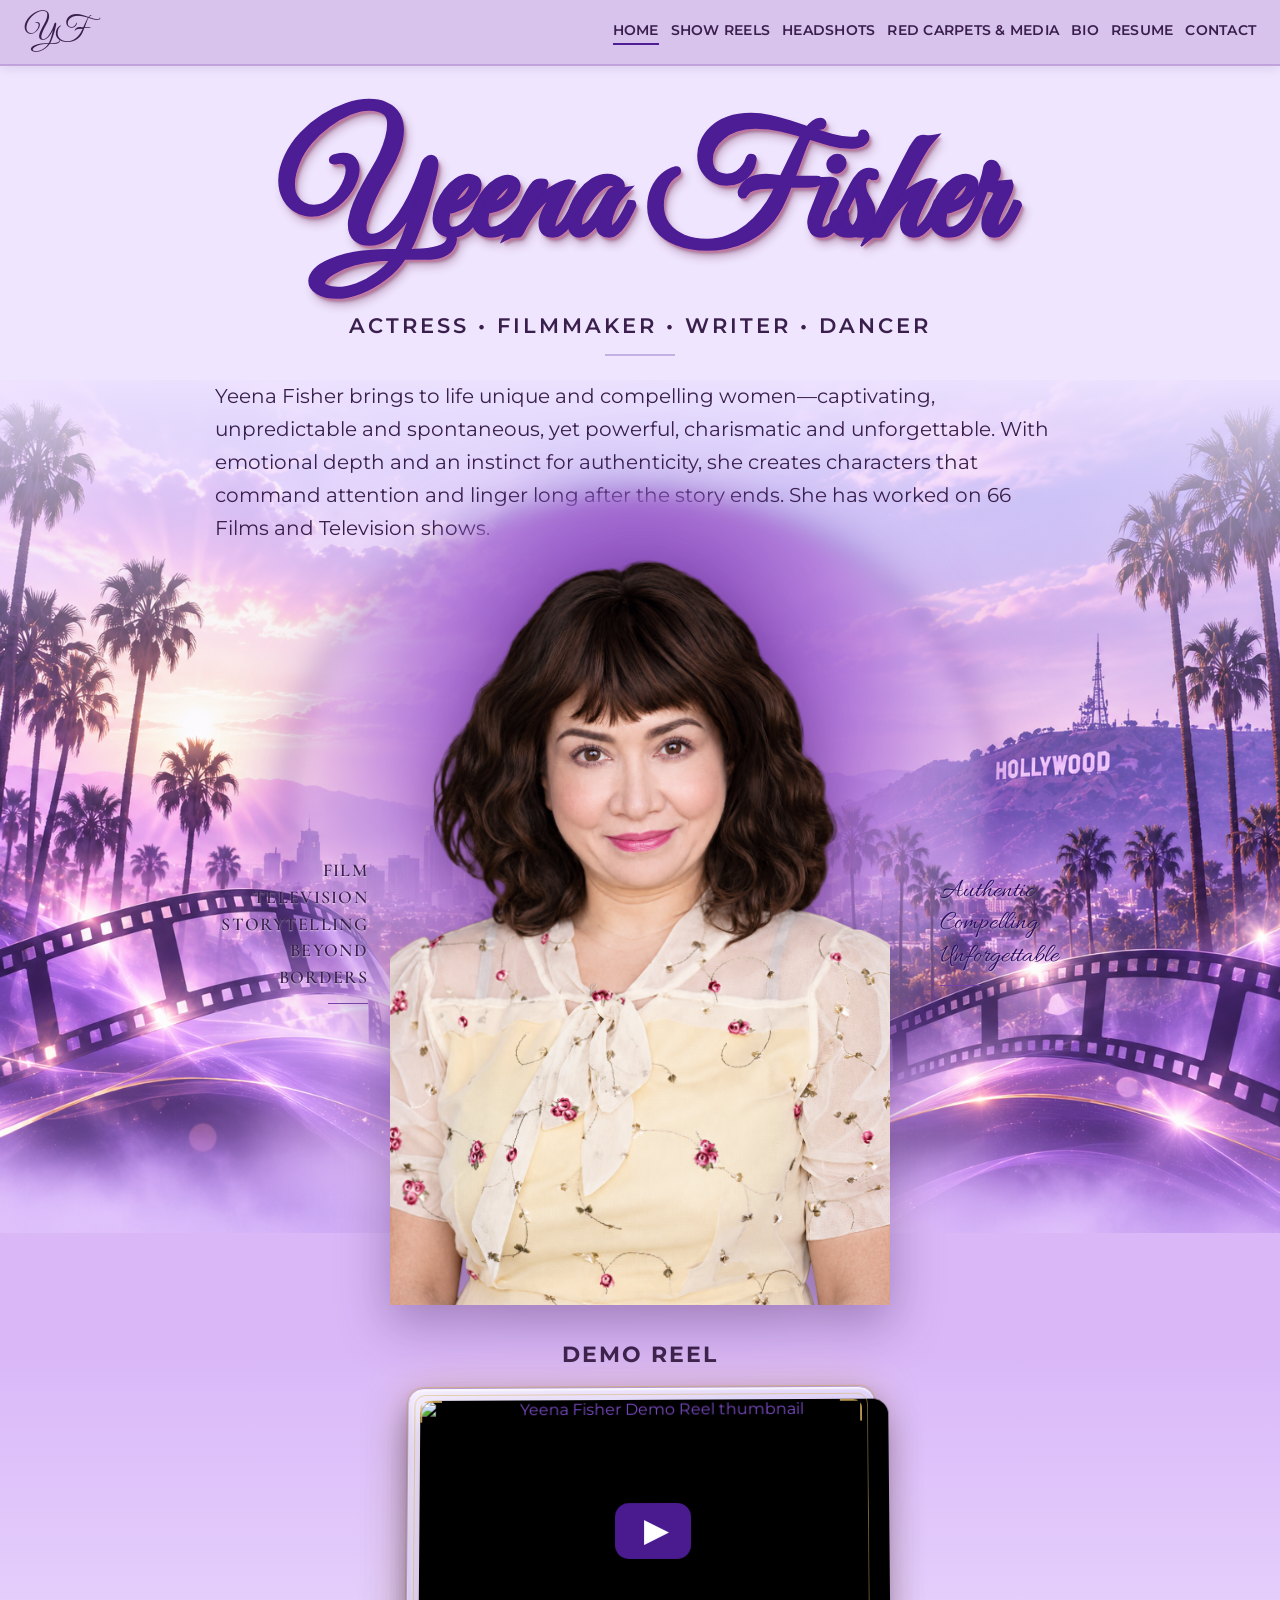
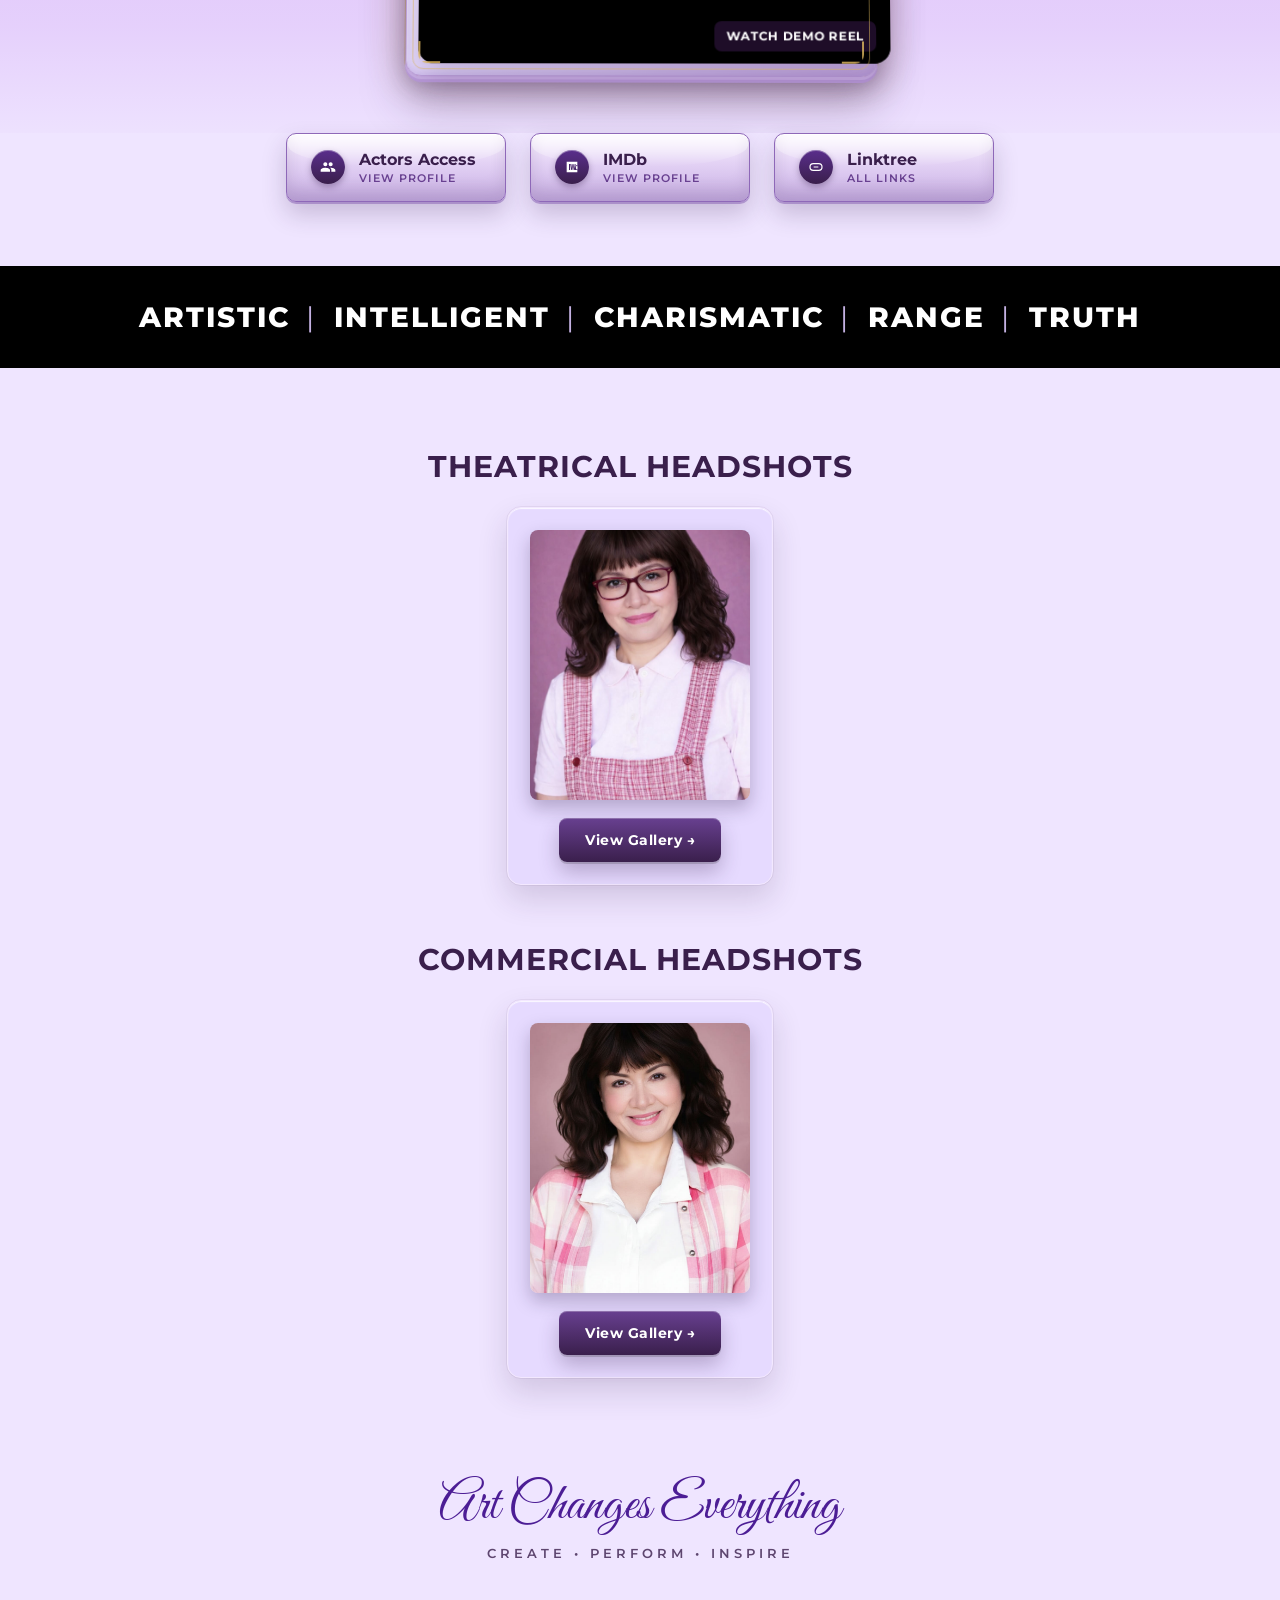
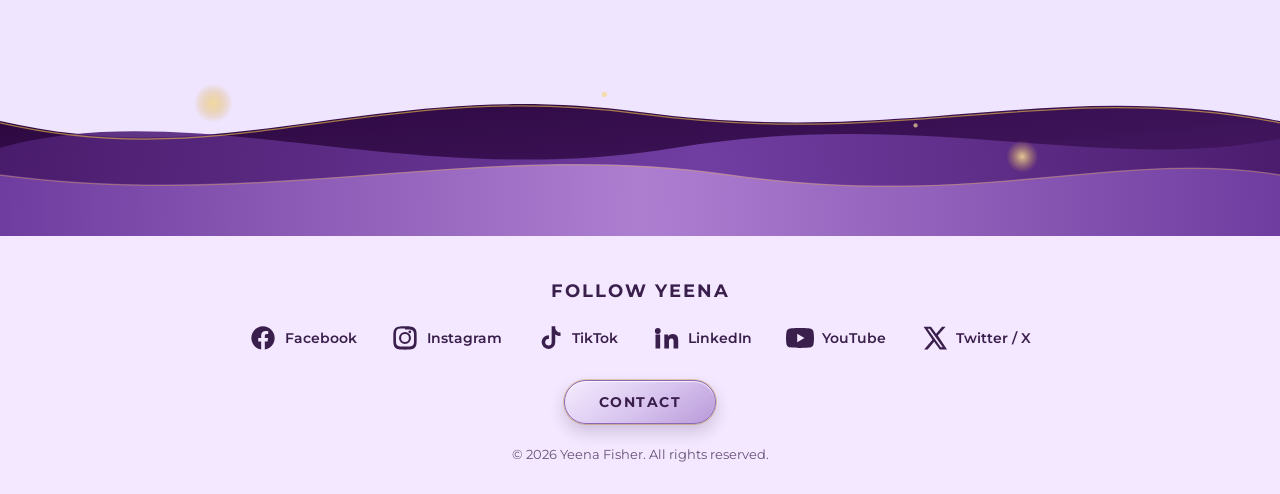
==== commit 843b77ad: "Add files via upload" ====
--- a/index.html
+++ b/index.html
@@ -8,97 +8,6 @@
 <link rel="preconnect" href="https://fonts.googleapis.com">
 <link href="https://fonts.googleapis.com/css2?family=Great+Vibes&family=Allura&family=Cormorant+Garamond:wght@500;600&family=Montserrat:wght@400;600;700;800&display=swap" rel="stylesheet">
 <link rel="stylesheet" href="style.css?v=9-home-demo">
-
-<style>
-/* ============================================================
-   HOME DEMO REEL — DESKTOP DIRECT-YOUTUBE CLICK FIX ONLY
-   Desktop: static poster + direct YouTube link (NO iframe).
-   iPhone/mobile: existing iframe remains unchanged.
-   ============================================================ */
-
-.home-demo-reel {
-  position: relative;
-  overflow: hidden;
-}
-
-.home-demo-desktop {
-  display: none;
-}
-
-.home-demo-mobile {
-  display: block;
-  width: 100%;
-  height: 100%;
-  border: 0;
-}
-
-/* Desktop only */
-@media (min-width: 801px) {
-  .home-demo-mobile {
-    display: none !important;
-  }
-
-  .home-demo-desktop {
-    display: block;
-    position: absolute;
-    inset: 0;
-    overflow: hidden;
-    border-radius: inherit;
-    background: #000;
-    text-decoration: none;
-    cursor: pointer;
-  }
-
-  .home-demo-desktop img {
-    display: block;
-    width: 100%;
-    height: 100%;
-    object-fit: cover;
-  }
-
-  .home-demo-play {
-    position: absolute;
-    left: 50%;
-    top: 50%;
-    transform: translate(-50%, -50%);
-    width: 78px;
-    height: 56px;
-    display: grid;
-    place-items: center;
-    border-radius: 14px;
-    background: #ff0000;
-    color: #fff;
-    font: 700 30px/1 Arial, sans-serif;
-    box-shadow: 0 6px 18px rgba(0,0,0,.35);
-    pointer-events: none;
-  }
-
-  .home-demo-watch {
-    position: absolute;
-    right: 14px;
-    bottom: 12px;
-    padding: 8px 12px;
-    border-radius: 7px;
-    background: rgba(0,0,0,.74);
-    color: #fff;
-    font: 700 13px/1.2 Arial, sans-serif;
-    letter-spacing: .4px;
-    pointer-events: none;
-  }
-}
-
-/* iPhone / mobile only */
-@media (max-width: 800px) {
-  .home-demo-desktop {
-    display: none !important;
-  }
-
-  .home-demo-mobile {
-    display: block !important;
-  }
-}
-</style>
-
 </head>
 <body>
 
@@ -208,32 +117,31 @@
       <!-- DEMO REEL: same confirmed video as the "Full Demo Reel" on the Show
            Reels tab (previously pointed at a different video ID that showed
            a YouTube sign-in/restricted wall on click). -->
-      <div class="demo-reel-embed home-demo-reel" aria-label="Yeena Fisher Demo Reel">
-
-        <!-- DESKTOP ONLY: no YouTube iframe. Clicking opens the video directly on YouTube. -->
-        <a class="home-demo-desktop"
+      <div class="demo-reel-embed home-demo-fallback" id="homeDemoFallback" aria-label="Yeena Fisher Demo Reel">
+        <!-- Mobile/iPhone: keep the working YouTube iframe exactly as before. -->
+        <iframe
+          class="home-demo-mobile-player"
+          src="https://www.youtube.com/embed/3SurBvY-0Xc?start=7&rel=0&playsinline=1"
+          title="Yeena Fisher Demo Reel"
+          loading="lazy"
+          allow="accelerometer; autoplay; clipboard-write; encrypted-media; gyroscope; picture-in-picture; web-share"
+          referrerpolicy="strict-origin-when-cross-origin"
+          allowfullscreen>
+        </iframe>
+
+        <!-- Desktop: JS activates this hard-coded direct-link fallback. No YouTube iframe is used. -->
+        <a class="home-demo-desktop-link"
            href="https://www.youtube.com/watch?v=3SurBvY-0Xc&t=7s"
            target="_blank"
            rel="noopener noreferrer"
-           aria-label="Watch Yeena Fisher Demo Reel on YouTube">
+           aria-label="Watch Yeena Fisher Demo Reel directly on YouTube">
           <img
             src="https://img.youtube.com/vi/3SurBvY-0Xc/hqdefault.jpg"
-            alt="Yeena Fisher Demo Reel"
+            alt="Yeena Fisher Demo Reel thumbnail"
             loading="lazy">
-          <span class="home-demo-play" aria-hidden="true">▶</span>
-          <span class="home-demo-watch">WATCH DEMO REEL</span>
+          <span class="home-demo-custom-play" aria-hidden="true">▶</span>
+          <span class="home-demo-custom-label">WATCH DEMO REEL</span>
         </a>
-
-        <!-- iPhone / mobile ONLY: keep the existing working YouTube iframe unchanged. -->
-        <iframe
-          class="home-demo-mobile"
-          src="https://www.youtube.com/embed/3SurBvY-0Xc?start=7&rel=0&playsinline=1"
-          title="Yeena Fisher Demo Reel"
-          loading="lazy"
-          allow="accelerometer; autoplay; clipboard-write; encrypted-media; gyroscope; picture-in-picture; web-share"
-          referrerpolicy="strict-origin-when-cross-origin"
-          allowfullscreen>
-        </iframe>
       </div>
     </div>
   </section>
--- a/style.css
+++ b/style.css
@@ -436,7 +436,7 @@
   font-size:18px;
   line-height:1.48;
   letter-spacing:1.3px;
-  color:#24102F;
+  color:#3A1F4C;
   text-shadow:0 1px 2px rgba(255,255,255,0.65);
   text-transform:uppercase;
 }
@@ -447,9 +447,9 @@
   font-family:'Allura', cursive;
   font-size:27px;
   line-height:1.22;
-  color:#1E043F;
+  color:#2C0B63;
   text-shadow:0 1px 2px rgba(255,255,255,0.65);
-  transform:translateX(70px);
+  transform:translateX(28px);
 }
 
 .rule-mini{
@@ -1689,7 +1689,7 @@
    receives a direct standard YouTube iframe embed.
    ================================================================ */
 .demo-reel-embed {
-  width: 100%;
+  width: min(58vw, 470px);
   aspect-ratio: 16 / 9;
   margin: 0 auto;
   overflow: hidden;
@@ -1707,6 +1707,88 @@
 
 @media (max-width: 800px) {
   .demo-reel-embed {
-    width: 100%;
+    width: min(88vw, 470px);
   }
 }
+
+
+/* ================================================================
+   HOME DEMO REEL — DESKTOP DIRECT-LINK FALLBACK
+   Desktop uses a custom thumbnail/player facade that opens the normal
+   YouTube watch page. Mobile/iPhone keeps the working iframe unchanged.
+   JS adds .desktop-fallback-active only on non-mobile desktop browsers.
+   ================================================================ */
+.home-demo-fallback {
+  position: relative;
+}
+
+.home-demo-desktop-link {
+  display: none;
+  position: absolute;
+  inset: 0;
+  overflow: hidden;
+  border-radius: inherit;
+  background: #000;
+  text-decoration: none;
+  cursor: pointer;
+}
+
+.home-demo-desktop-link img {
+  display: block;
+  width: 100%;
+  height: 100%;
+  object-fit: cover;
+  transition: transform .25s ease;
+}
+
+.home-demo-desktop-link:hover img,
+.home-demo-desktop-link:focus-visible img {
+  transform: scale(1.025);
+}
+
+.home-demo-custom-play {
+  position: absolute;
+  left: 50%;
+  top: 50%;
+  transform: translate(-50%, -50%);
+  width: 76px;
+  height: 56px;
+  display: grid;
+  place-items: center;
+  padding-left: 4px;
+  border-radius: 14px;
+  background: rgba(76, 29, 149, .96);
+  color: #fff;
+  font: 700 30px/1 Arial, sans-serif;
+  box-shadow: 0 8px 22px rgba(0,0,0,.34);
+  transition: transform .2s ease, background .2s ease;
+  pointer-events: none;
+}
+
+.home-demo-desktop-link:hover .home-demo-custom-play,
+.home-demo-desktop-link:focus-visible .home-demo-custom-play {
+  transform: translate(-50%, -50%) scale(1.08);
+  background: rgba(58, 31, 76, .98);
+}
+
+.home-demo-custom-label {
+  position: absolute;
+  right: 14px;
+  bottom: 12px;
+  padding: 8px 12px;
+  border-radius: 7px;
+  background: rgba(36, 16, 47, .86);
+  color: #fff;
+  font: 700 12px/1.2 'Montserrat', Arial, sans-serif;
+  letter-spacing: .7px;
+  pointer-events: none;
+}
+
+/* This class is applied by script.js only on desktop/non-mobile devices. */
+.home-demo-fallback.desktop-fallback-active .home-demo-mobile-player {
+  display: none !important;
+}
+
+.home-demo-fallback.desktop-fallback-active .home-demo-desktop-link {
+  display: block !important;
+}
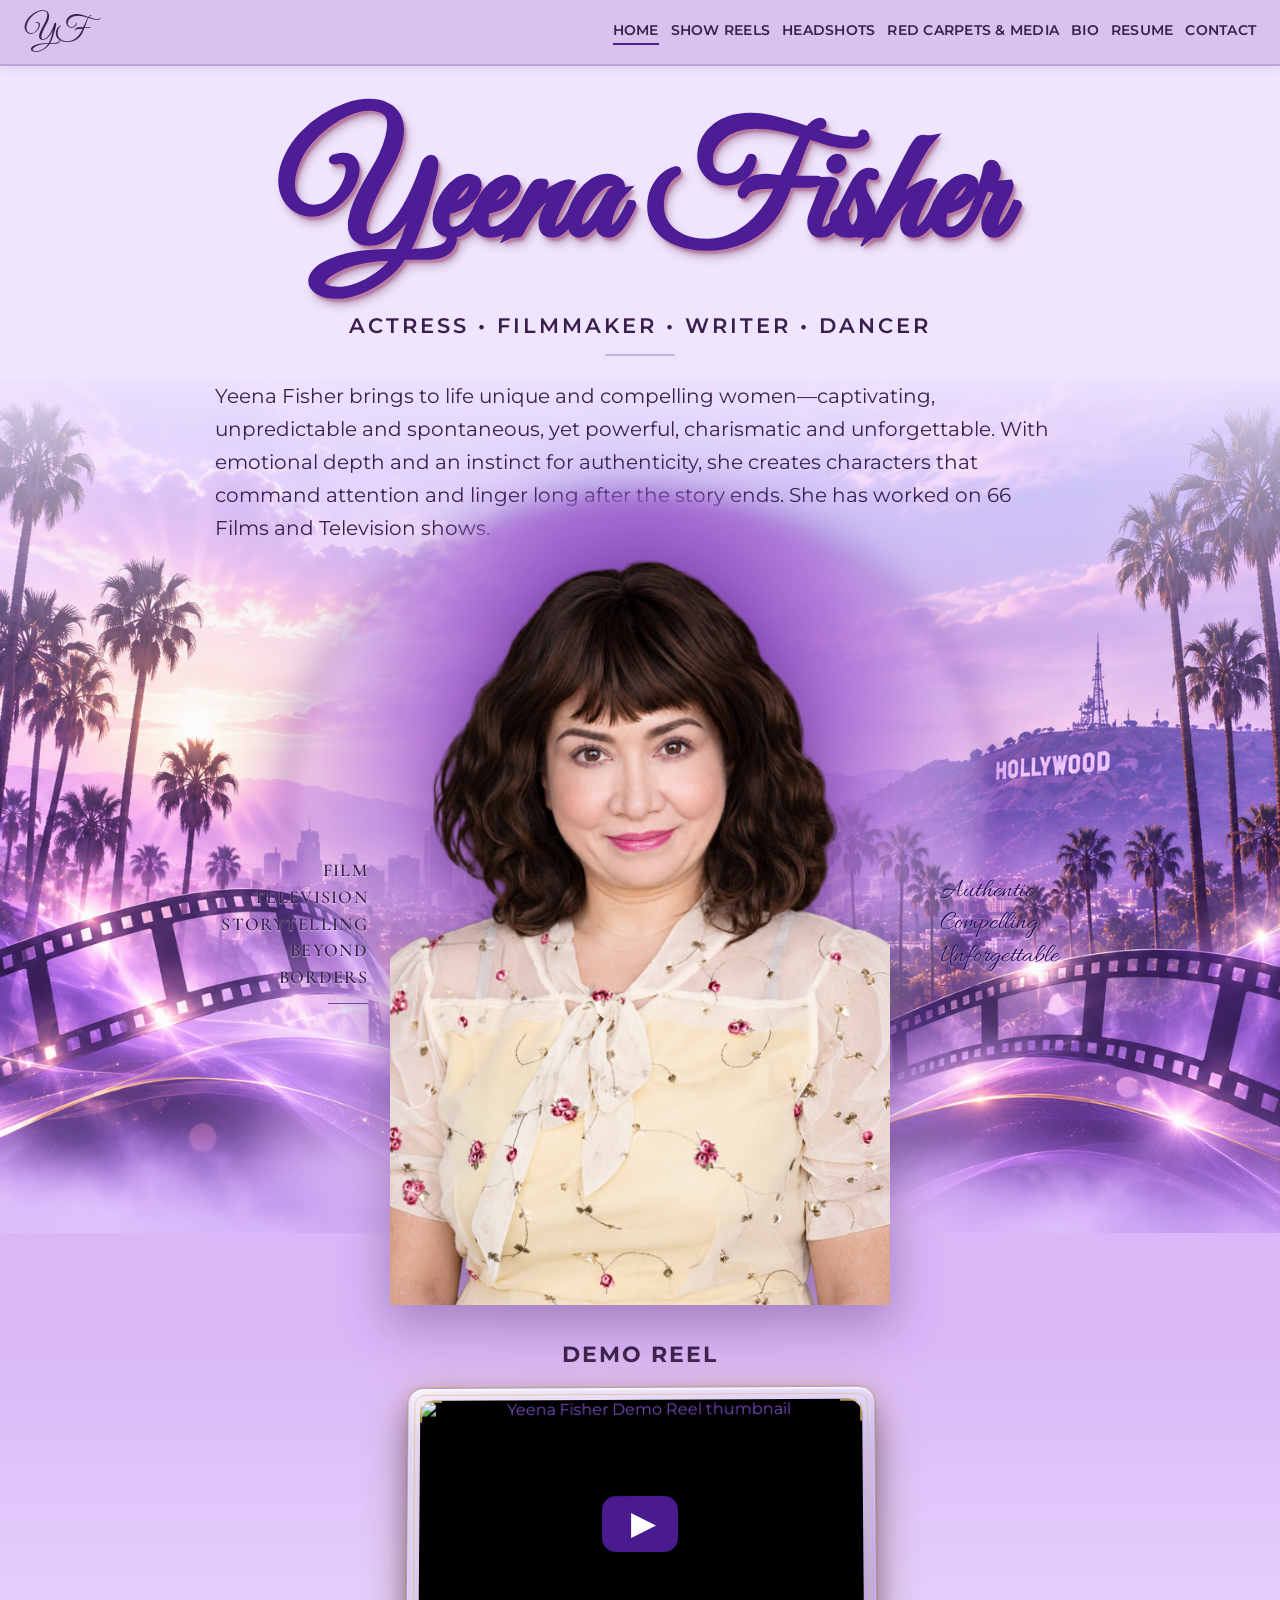
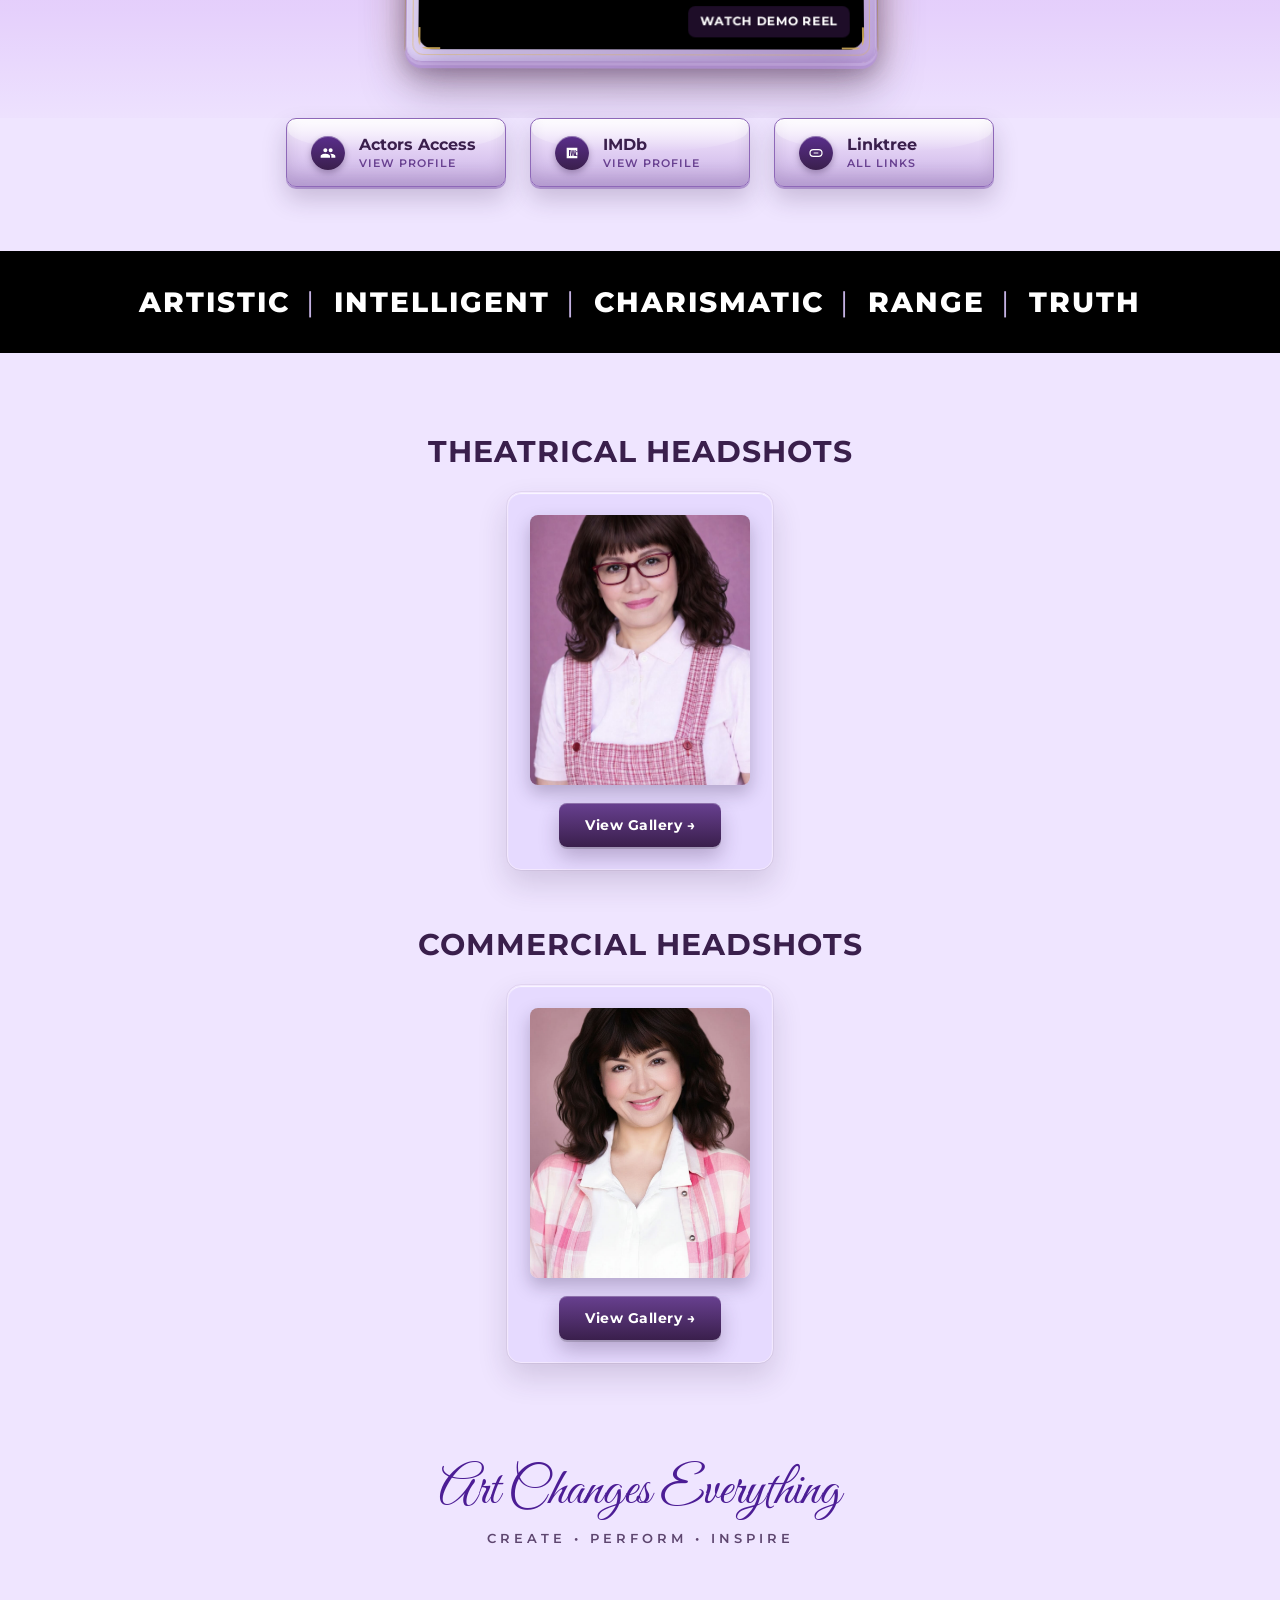
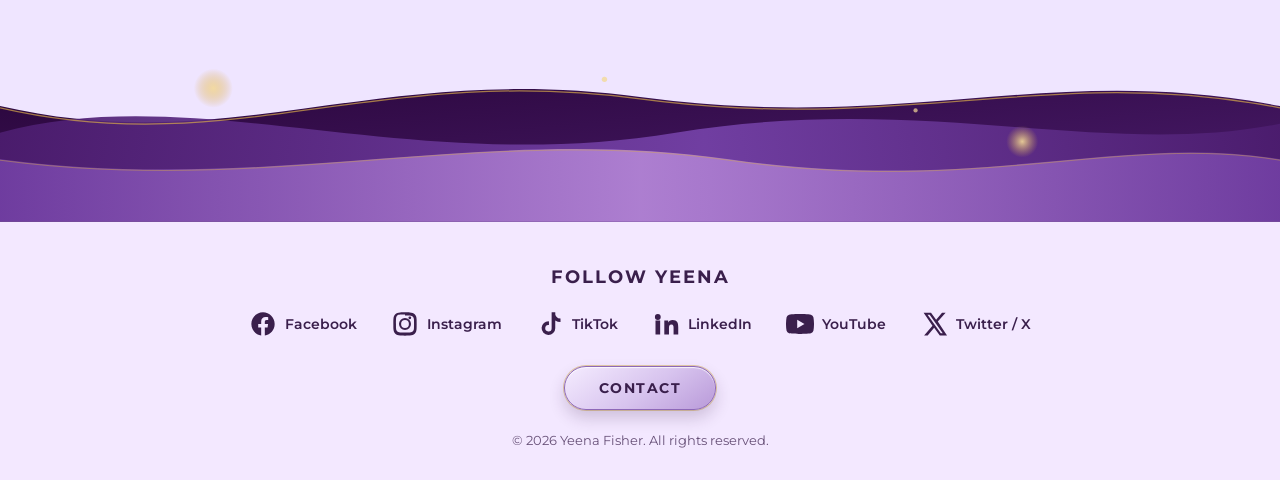
==== commit 27e97bf0: "Add files via upload" ====
--- a/index.html
+++ b/index.html
@@ -121,7 +121,7 @@
         <!-- Mobile/iPhone: keep the working YouTube iframe exactly as before. -->
         <iframe
           class="home-demo-mobile-player"
-          src="https://www.youtube.com/embed/3SurBvY-0Xc?start=7&rel=0&playsinline=1"
+          src="https://www.youtube.com/embed/9XZA0Ey1i3w?rel=0&playsinline=1"
           title="Yeena Fisher Demo Reel"
           loading="lazy"
           allow="accelerometer; autoplay; clipboard-write; encrypted-media; gyroscope; picture-in-picture; web-share"
@@ -131,12 +131,12 @@
 
         <!-- Desktop: JS activates this hard-coded direct-link fallback. No YouTube iframe is used. -->
         <a class="home-demo-desktop-link"
-           href="https://www.youtube.com/watch?v=3SurBvY-0Xc&t=7s"
+           href="https://www.youtube.com/watch?v=9XZA0Ey1i3w"
            target="_blank"
            rel="noopener noreferrer"
            aria-label="Watch Yeena Fisher Demo Reel directly on YouTube">
           <img
-            src="https://img.youtube.com/vi/3SurBvY-0Xc/hqdefault.jpg"
+            src="https://img.youtube.com/vi/9XZA0Ey1i3w/hqdefault.jpg"
             alt="Yeena Fisher Demo Reel thumbnail"
             loading="lazy">
           <span class="home-demo-custom-play" aria-hidden="true">▶</span>
--- a/style.css
+++ b/style.css
@@ -1689,7 +1689,8 @@
    receives a direct standard YouTube iframe embed.
    ================================================================ */
 .demo-reel-embed {
-  width: min(58vw, 470px);
+  width: 100%;
+  max-width: 100%;
   aspect-ratio: 16 / 9;
   margin: 0 auto;
   overflow: hidden;
@@ -1707,7 +1708,8 @@
 
 @media (max-width: 800px) {
   .demo-reel-embed {
-    width: min(88vw, 470px);
+    width: 100%;
+    max-width: 100%;
   }
 }
 
